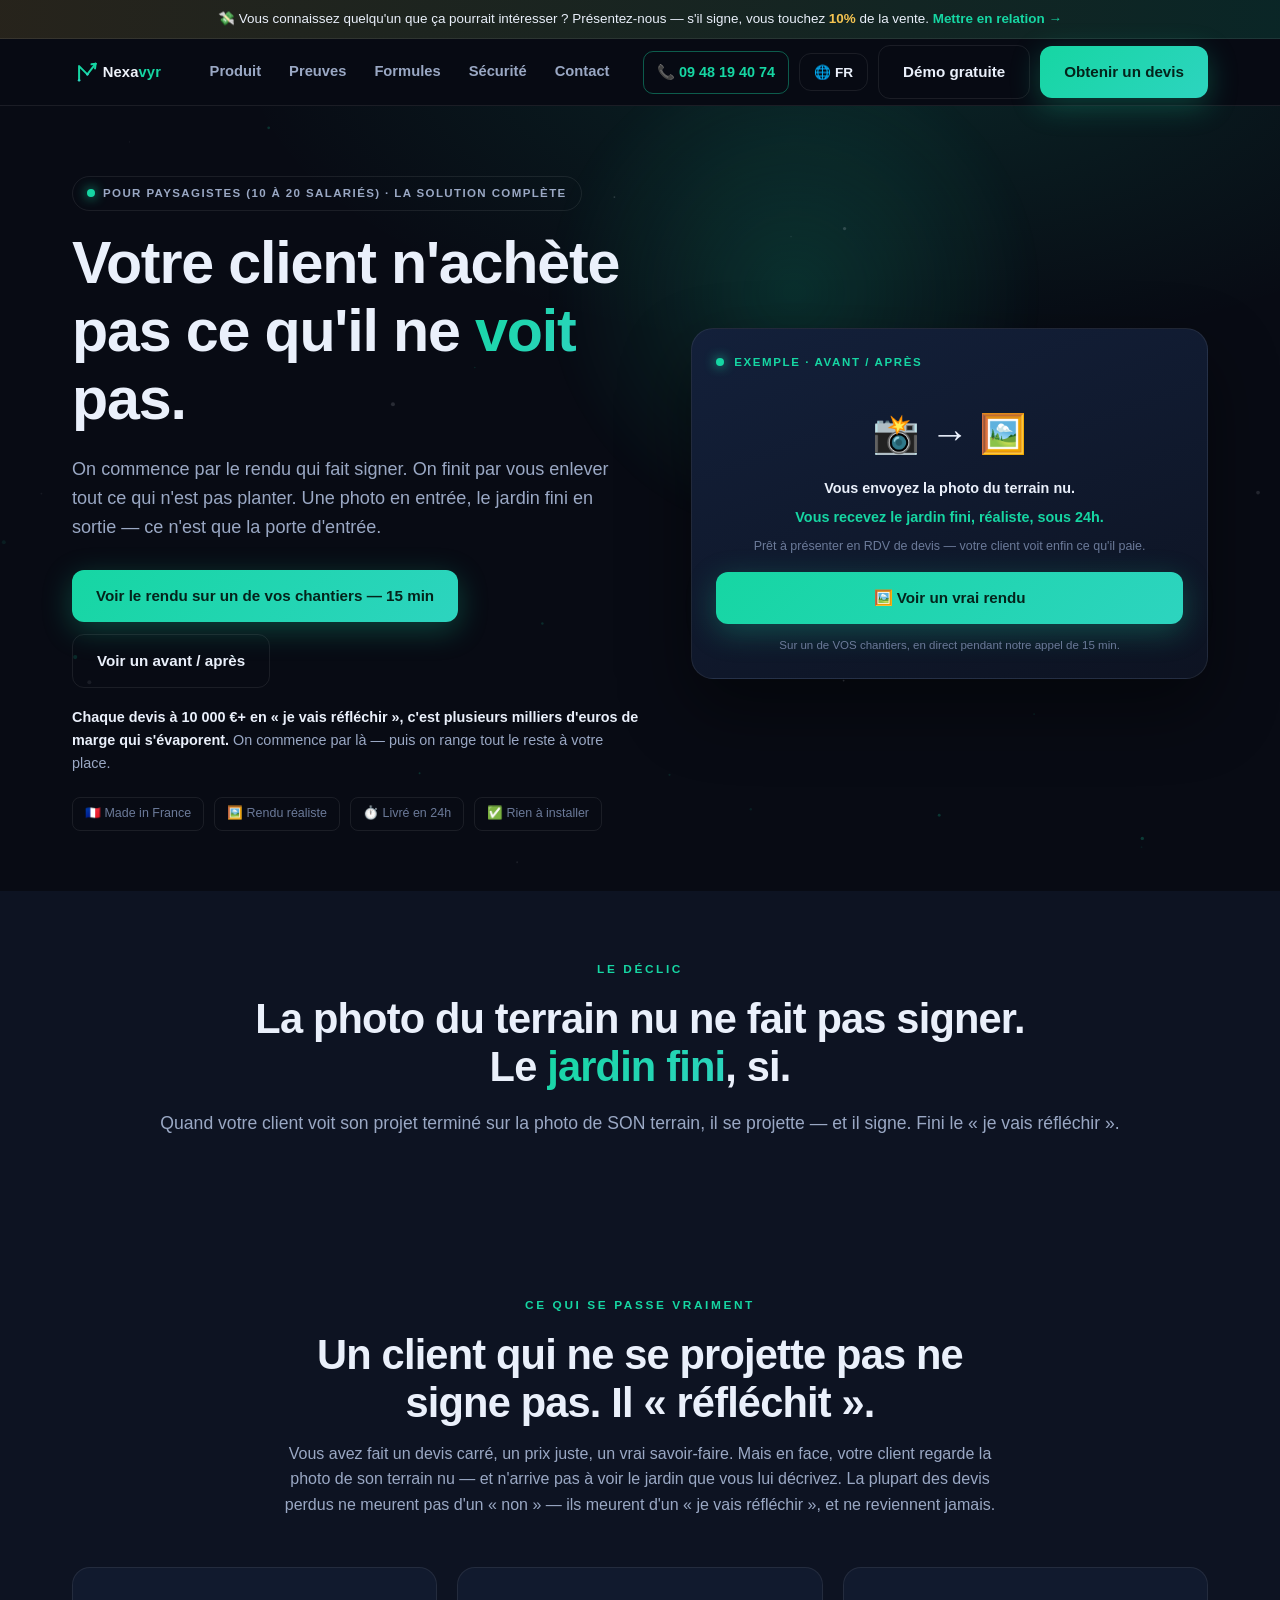
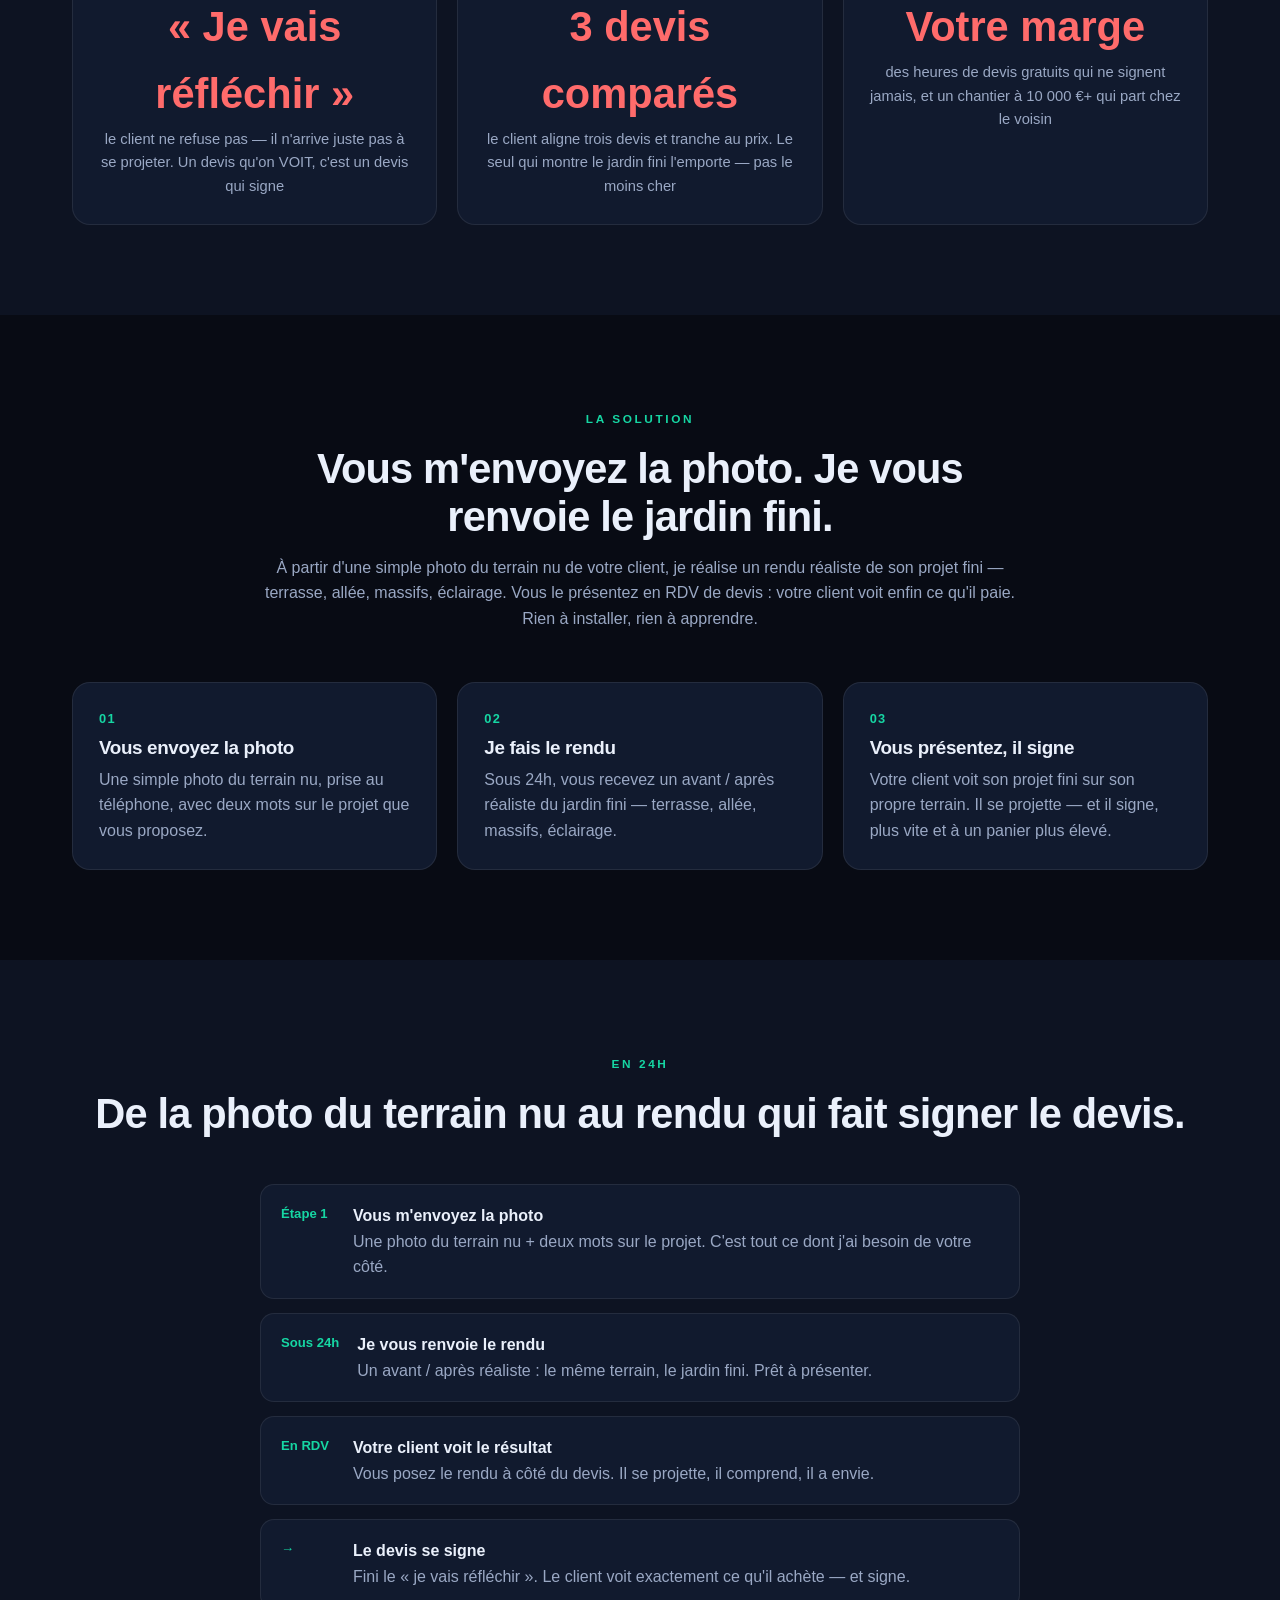
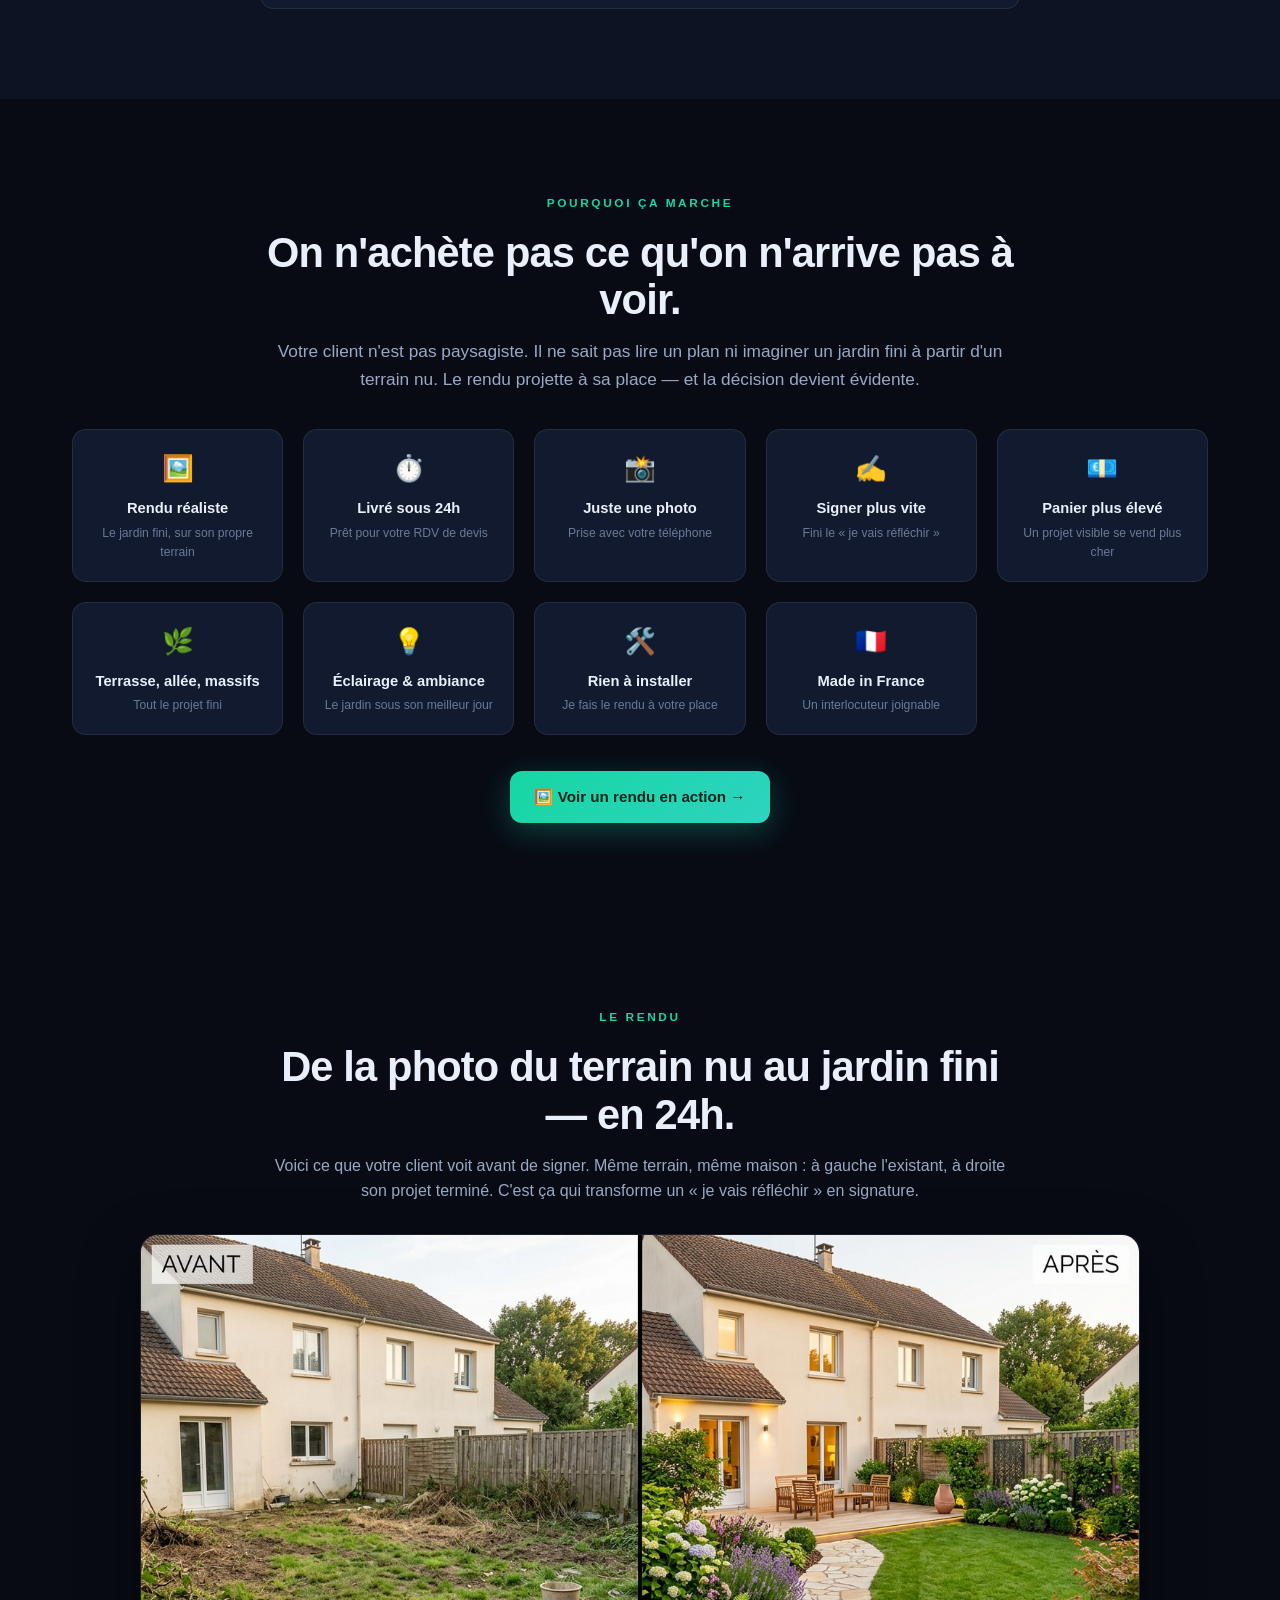
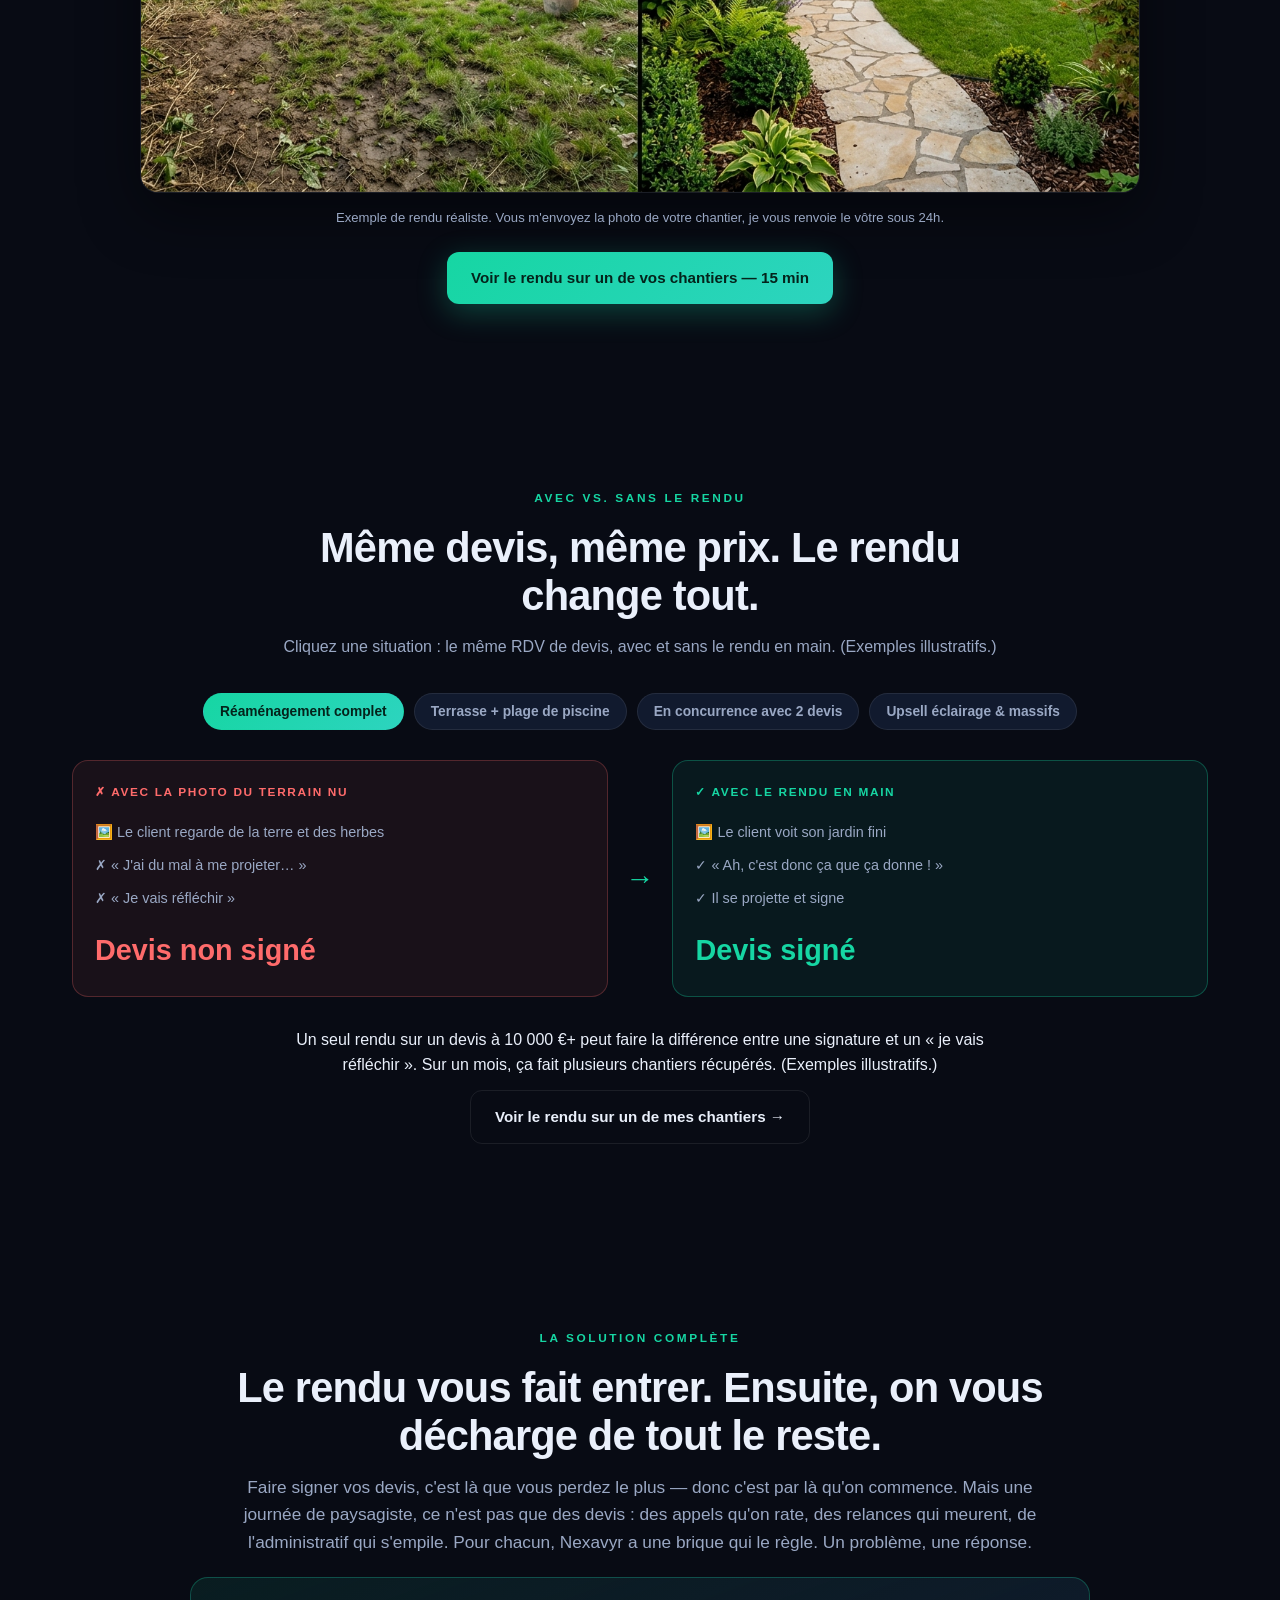
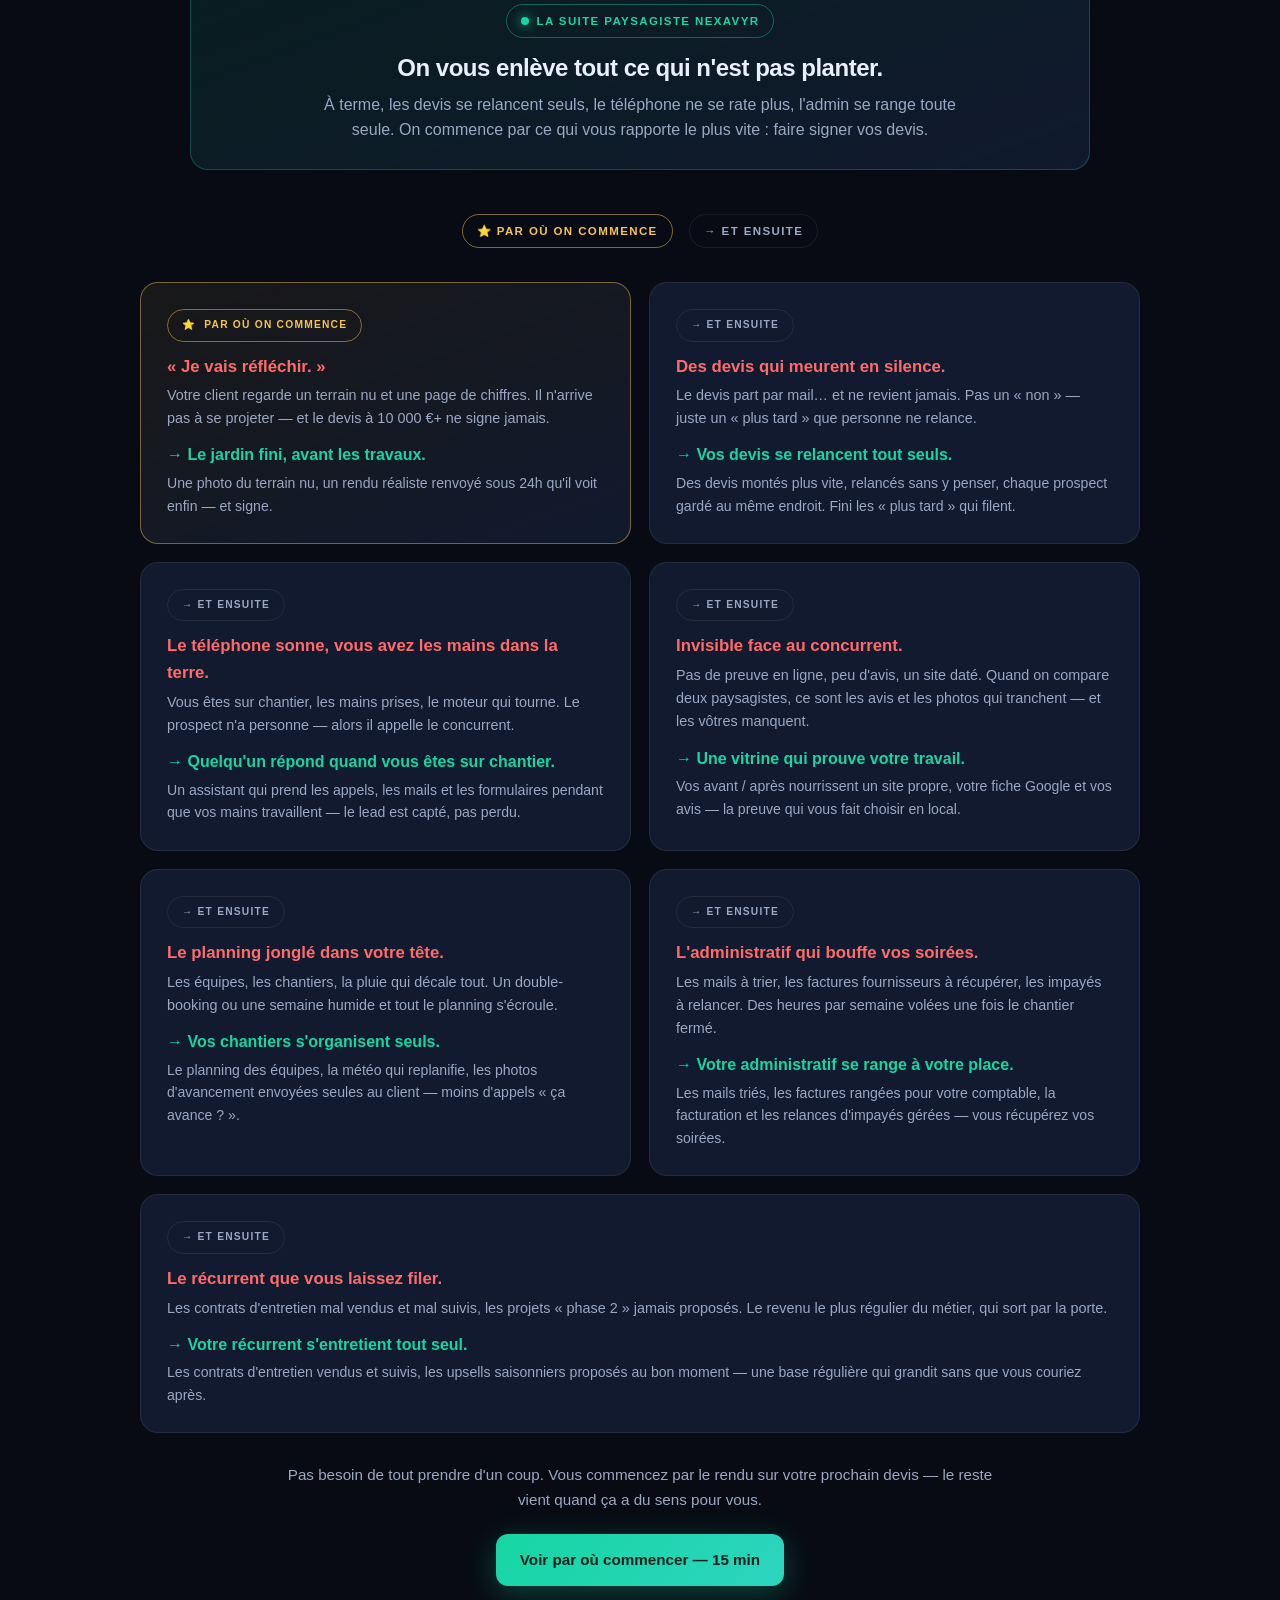
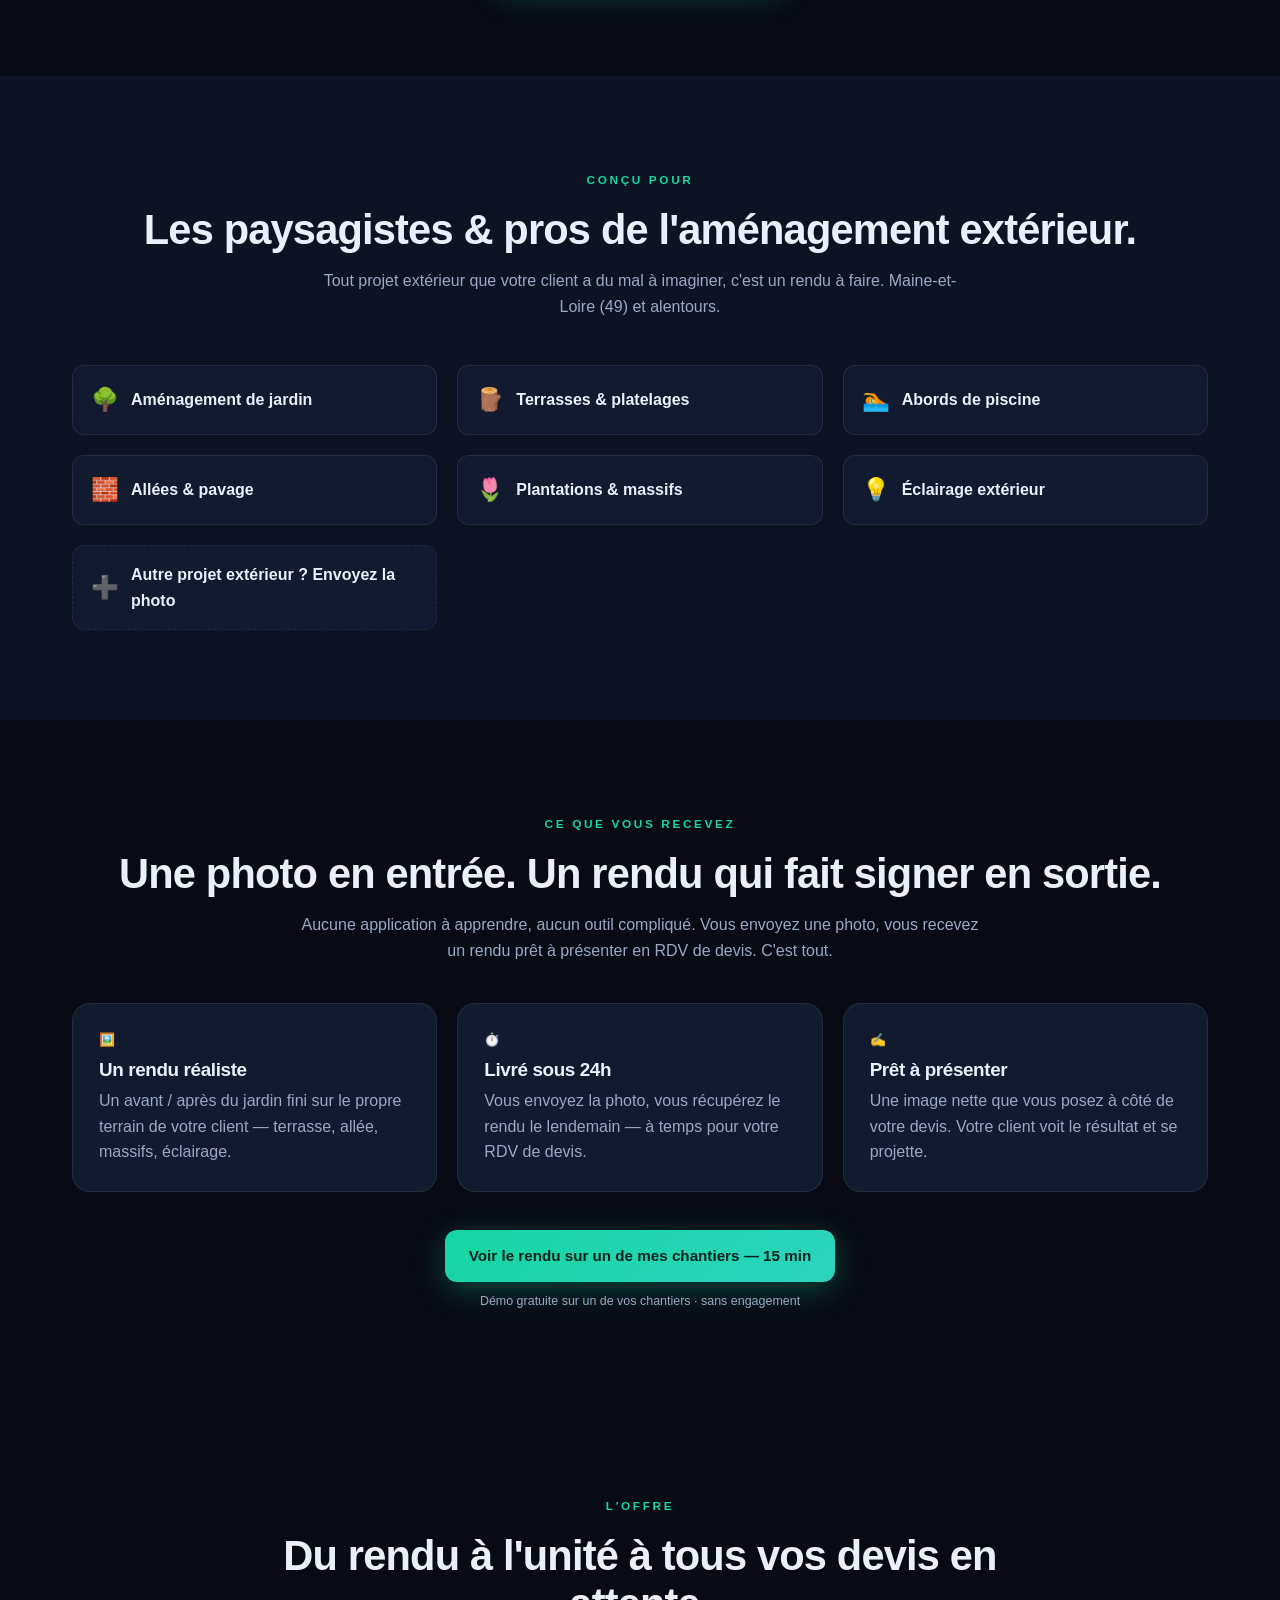
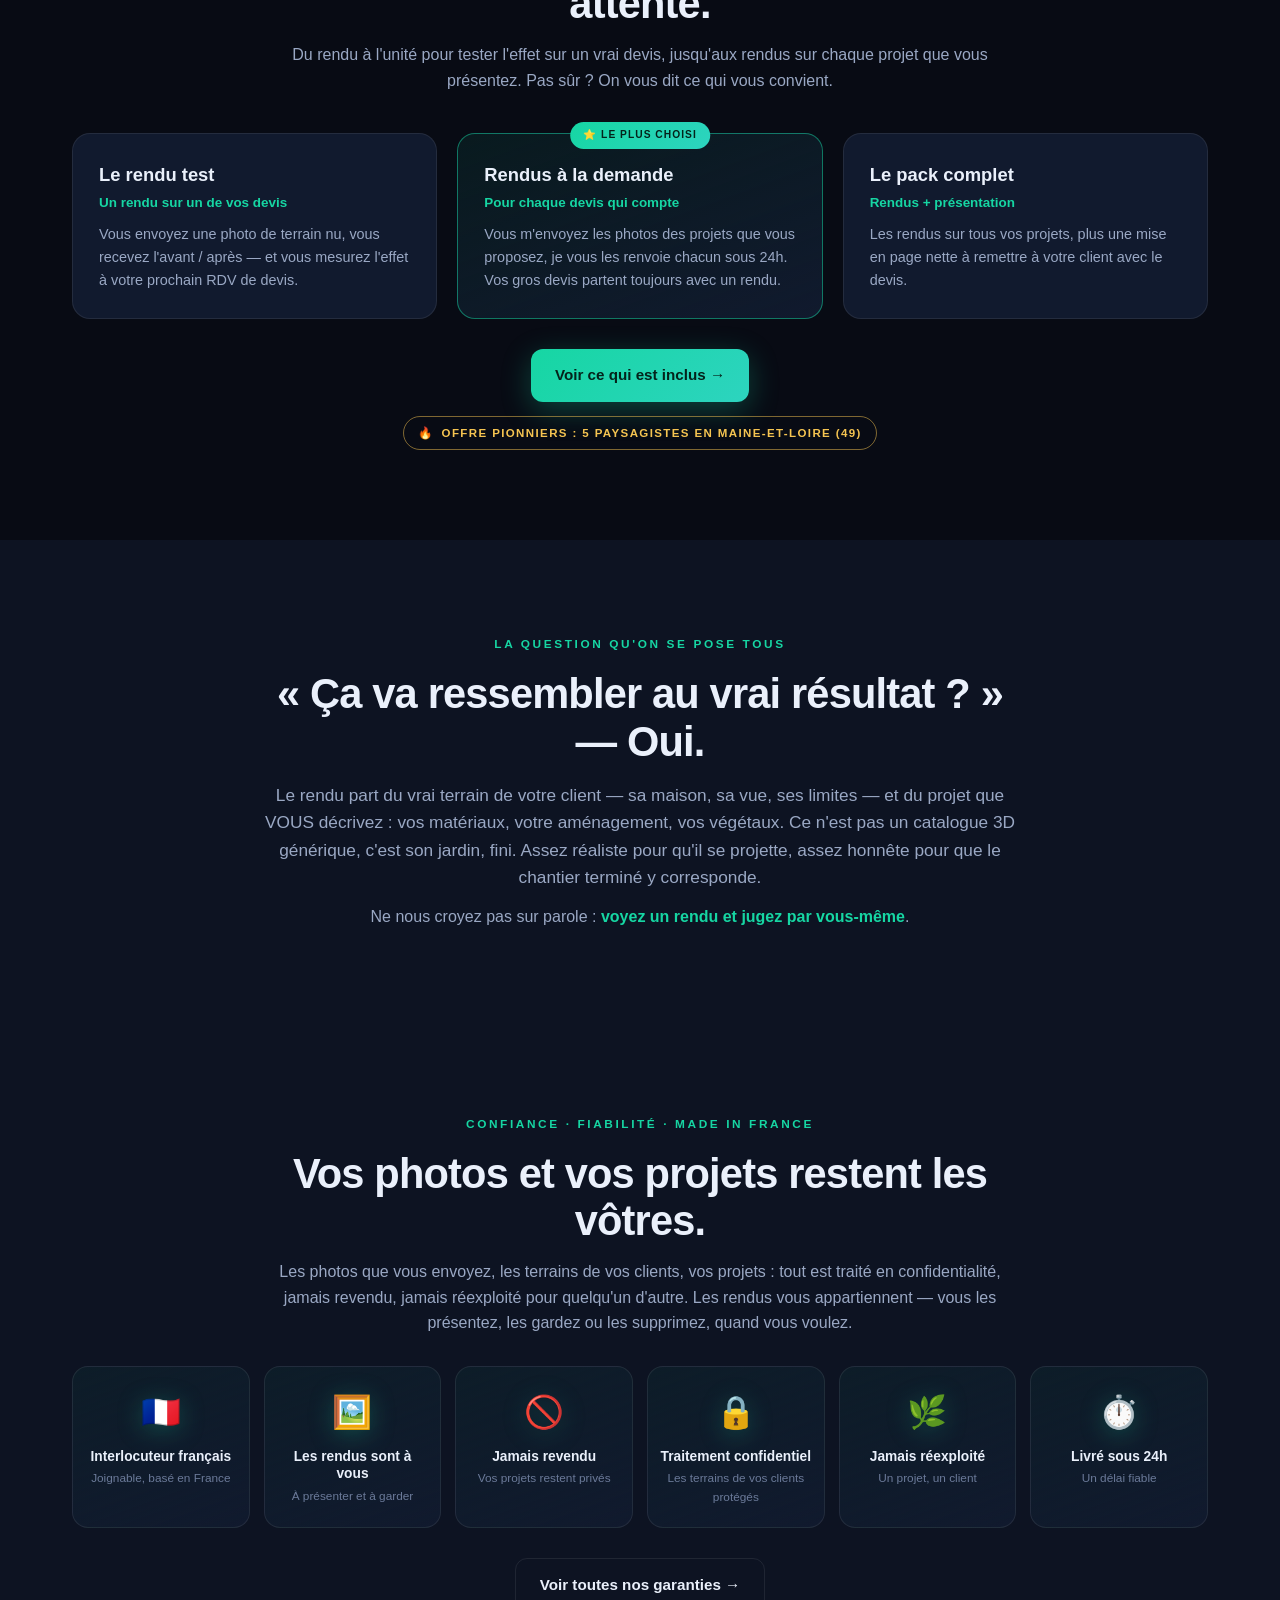
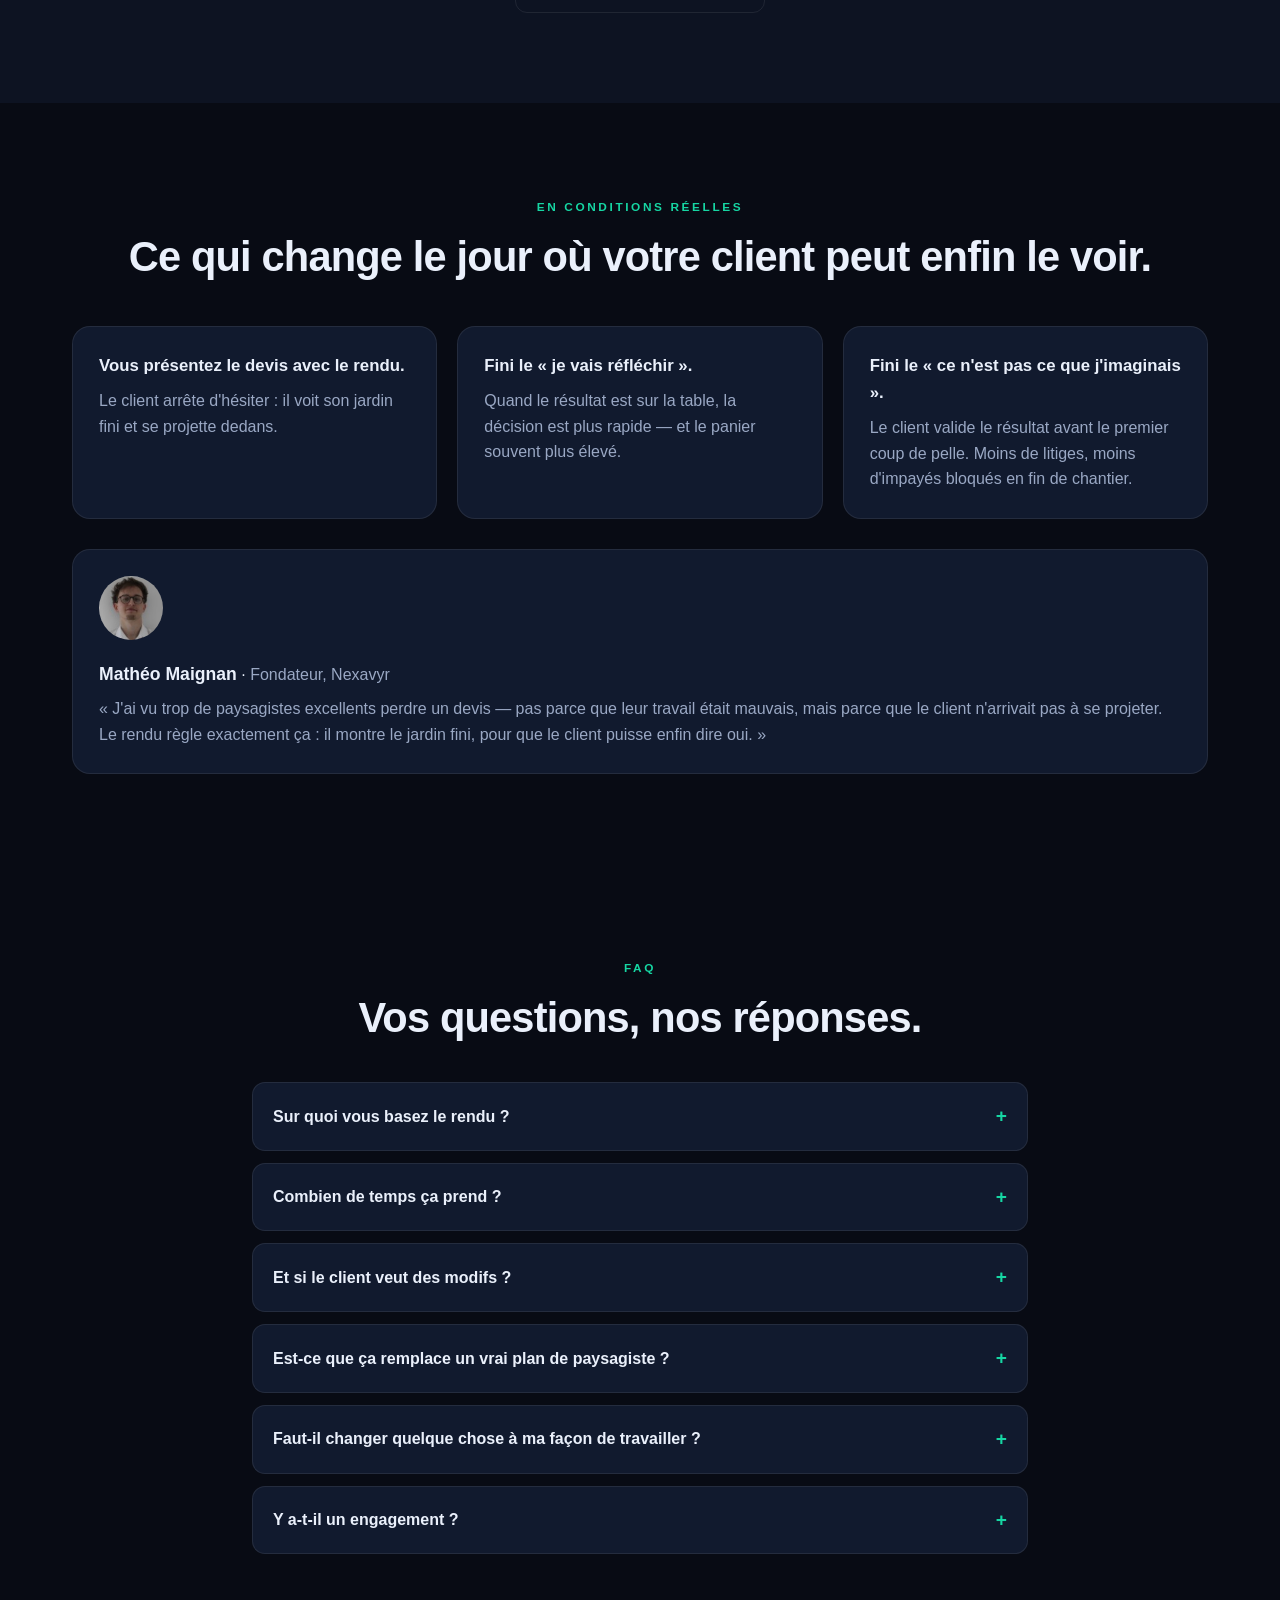
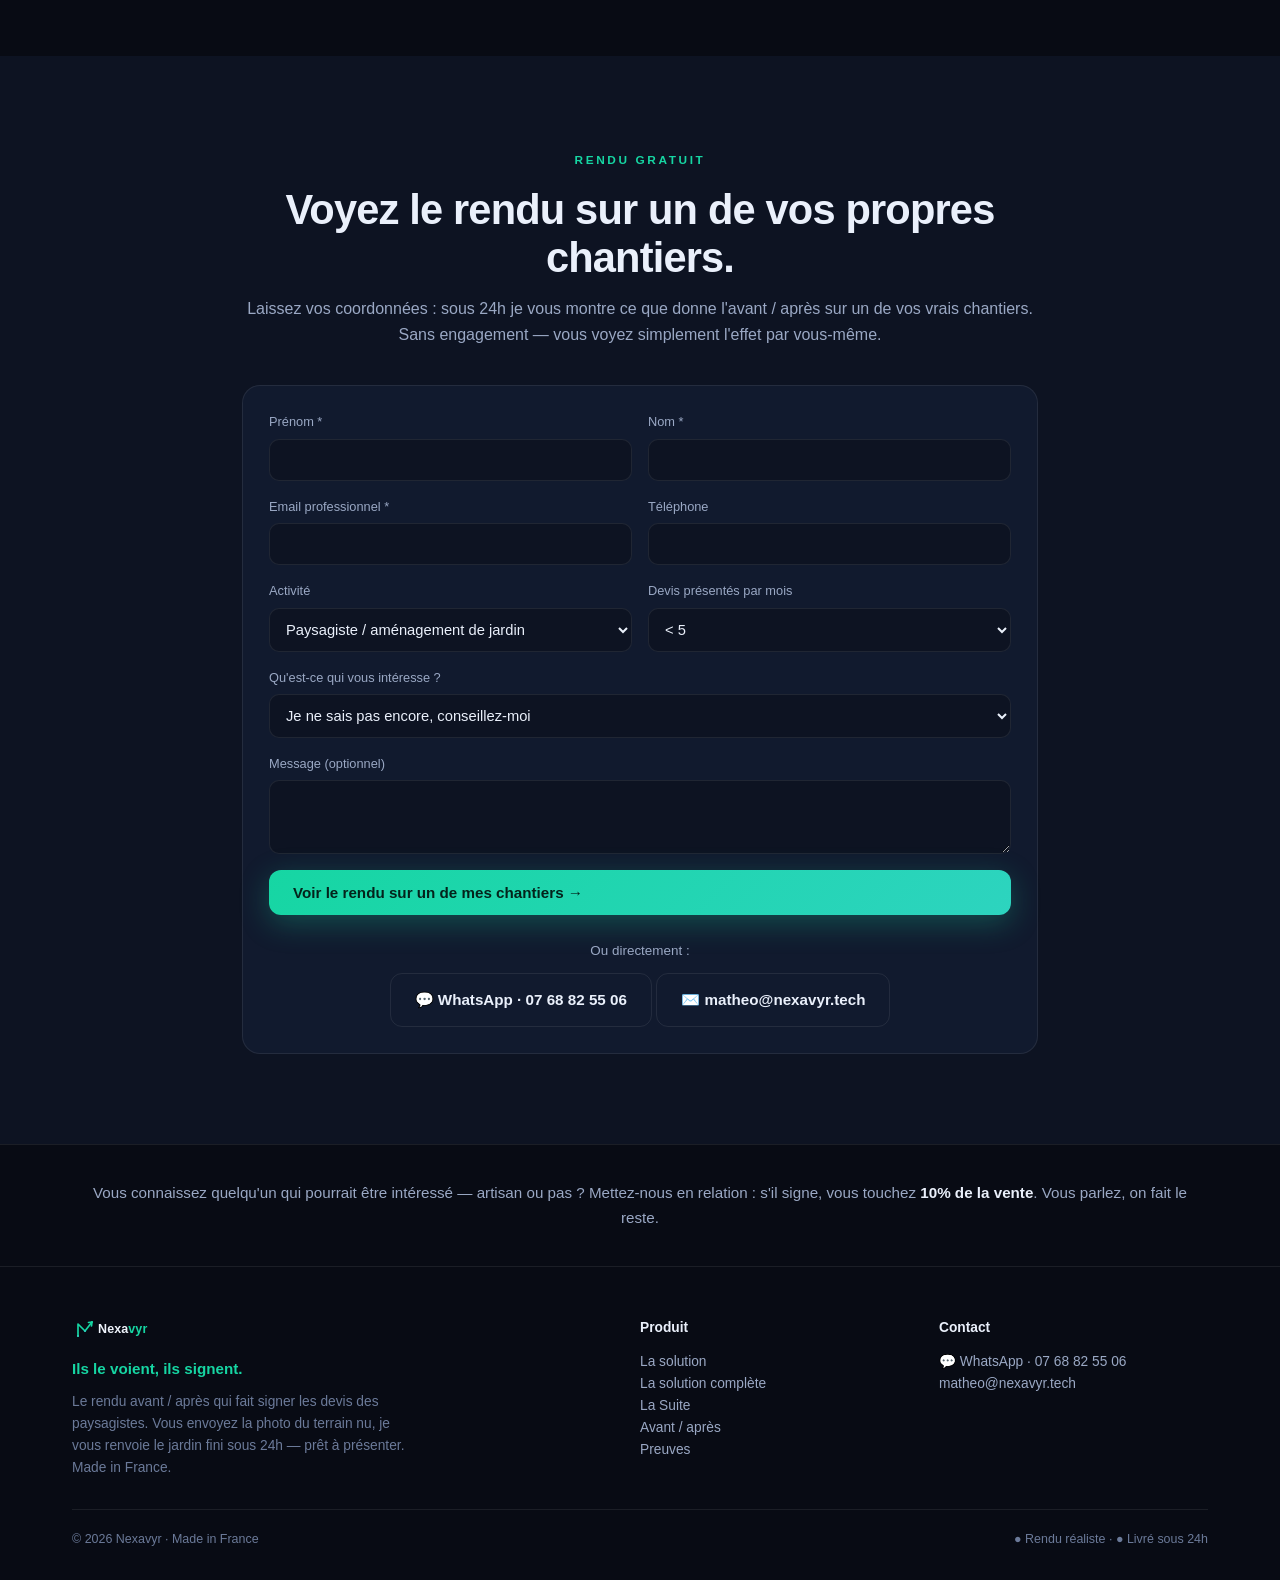
==== index.html @ 922bb950 "Site paysagiste - solution complete (rendu M0 + modules M1-M6)" ====
<!DOCTYPE html>
<html lang="fr">
<head>
<meta charset="UTF-8">
<meta name="viewport" content="width=device-width, initial-scale=1, maximum-scale=5, viewport-fit=cover">
<title>Nexavyr · Faites signer vos devis d'aménagement extérieur</title>
<meta name="description" content="Paysagistes : votre client signe plus vite quand il voit son jardin fini avant les travaux. Vous m'envoyez la photo du terrain nu, je vous renvoie le rendu réaliste sous 24h, prêt à présenter en RDV. Made in France.">
<meta property="og:title" content="Nexavyr · Le jardin fini, avant les travaux">
<meta property="og:description" content="Le rendu réaliste qui fait signer vos devis d'aménagement extérieur. Photo du terrain → projet fini sous 24h. Pour paysagistes.">
<meta property="og:type" content="website">
<link rel="icon" type="image/svg+xml" href="favicon.svg">
<style>
  :root{
    --bg:#080b14; --bg2:#0d1322; --card:#111a2e; --card2:#16213a;
    --line:rgba(255,255,255,.08); --txt:#eaf0fb; --muted:#9aa8c4; --dim:#6b7a99;
    --acc:#16d6a3; --acc2:#2dd4bf; --gold:#f5c451; --red:#ff6b6b;
    --grad:linear-gradient(135deg,#16d6a3,#2dd4bf);
  }
  *{margin:0;padding:0;box-sizing:border-box}
  html{scroll-behavior:smooth}
  body{font-family:-apple-system,BlinkMacSystemFont,"Segoe UI",Roboto,Helvetica,Arial,sans-serif;background:var(--bg);color:var(--txt);line-height:1.6;overflow-x:hidden}
  a{color:inherit;text-decoration:none}
  .wrap{max-width:1180px;margin:0 auto;padding:0 22px}
  section{padding:90px 0;position:relative}
  h1,h2,h3{line-height:1.15;font-weight:800;letter-spacing:-.02em}
  h1{font-size:clamp(2.1rem,5.2vw,3.7rem)}
  h2{font-size:clamp(1.7rem,3.6vw,2.6rem)}
  .eyebrow{font-size:.74rem;letter-spacing:.22em;text-transform:uppercase;color:var(--acc);font-weight:700;margin-bottom:16px;display:inline-block}
  .muted{color:var(--muted)}
  .center{text-align:center}
  .btn{display:inline-flex;align-items:center;gap:8px;padding:14px 24px;border-radius:12px;font-weight:700;font-size:.95rem;transition:.2s;cursor:pointer;border:none}
  .btn-pri{background:var(--grad);color:#04231b;box-shadow:0 8px 30px rgba(22,214,163,.28)}
  .btn-pri:hover{transform:translateY(-2px);box-shadow:0 12px 38px rgba(22,214,163,.4)}
  .btn-gho{background:transparent;color:var(--txt);border:1px solid var(--line)}
  .btn-gho:hover{border-color:var(--acc);color:var(--acc)}
  .grid{display:grid;gap:20px}
  .card{background:var(--card);border:1px solid var(--line);border-radius:18px;padding:26px}
  .pill{display:inline-flex;align-items:center;gap:8px;font-size:.72rem;font-weight:700;letter-spacing:.12em;text-transform:uppercase;padding:7px 14px;border-radius:999px;border:1px solid var(--line);color:var(--muted)}
  .dot{width:8px;height:8px;border-radius:50%;background:var(--acc);box-shadow:0 0 12px var(--acc);display:inline-block}

  /* NAV */
  header{position:sticky;top:0;z-index:50;backdrop-filter:blur(14px);background:rgba(8,11,20,.78);border-bottom:1px solid var(--line)}
  nav{display:flex;align-items:center;justify-content:space-between;height:66px}
  .logo{font-weight:900;font-size:1.25rem;letter-spacing:-.03em}
  .logo span{background:var(--grad);-webkit-background-clip:text;background-clip:text;color:transparent}
  .nav-links{display:flex;gap:28px;font-size:.92rem;color:var(--muted);font-weight:600}
  .nav-links a:hover{color:var(--txt)}
  .nav-cta{display:flex;gap:10px;align-items:center}
  .lang-btn{padding:10px 14px;font-size:.85rem;cursor:pointer}
  .nav-call{display:inline-flex;align-items:center;gap:7px;padding:9px 13px;border-radius:10px;font-weight:800;font-size:.9rem;border:1px solid rgba(22,214,163,.4);color:var(--acc);white-space:nowrap}
  .nav-call:hover{background:rgba(22,214,163,.1)}
  @media(max-width:520px){.nav-call{font-size:.8rem;padding:8px 10px}}
  @media(max-width:860px){.nav-links{display:none}.nav-cta .btn-gho:not(.lang-btn){display:none}}
  .promo-bar{background:linear-gradient(90deg,rgba(245,196,81,.13),rgba(22,214,163,.13));border-bottom:1px solid var(--line);text-align:center;font-size:.84rem;color:var(--txt);padding:9px 16px;line-height:1.5}
  .promo-bar b{color:var(--gold)}
  .promo-bar a{color:var(--acc);font-weight:700;white-space:nowrap}

  /* HERO */
  .hero{padding-top:70px;padding-bottom:60px;background:radial-gradient(1100px 520px at 70% -8%,rgba(22,214,163,.13),transparent 60%);overflow:hidden}
  /* fond animé subtil — derrière le contenu du hero uniquement */
  #nxHeroFx{position:absolute;inset:0;z-index:0;pointer-events:none}
  #nxHeroCanvas{position:absolute;inset:0;width:100%;height:100%;display:block;opacity:.55}
  #nxHeroGlow{position:absolute;top:-12%;left:62%;width:560px;height:560px;border-radius:50%;
    background:radial-gradient(circle,rgba(22,214,163,.16),transparent 62%);
    filter:blur(8px);transform:translate(-50%,0);animation:nxBreathe 9s ease-in-out infinite}
  @keyframes nxBreathe{0%,100%{opacity:.45;transform:translate(-50%,0) scale(1)}50%{opacity:.8;transform:translate(-50%,0) scale(1.12)}}
  .hero > .wrap{position:relative;z-index:1}
  @media(prefers-reduced-motion:reduce){#nxHeroGlow{animation:none}#nxHeroCanvas{display:none}}
  .hero-grid{display:grid;grid-template-columns:1.05fr .95fr;gap:48px;align-items:center}
  @media(max-width:920px){.hero-grid{grid-template-columns:1fr;gap:34px}}
  .hero h1 em{font-style:normal;background:var(--grad);-webkit-background-clip:text;background-clip:text;color:transparent}
  .hero p.lead{font-size:1.13rem;color:var(--muted);margin:22px 0 28px;max-width:540px}
  .hero-cta{display:flex;gap:12px;flex-wrap:wrap;margin-bottom:26px}
  .trust-row{display:flex;flex-wrap:wrap;gap:10px}
  .trust-row span{font-size:.78rem;color:var(--dim);border:1px solid var(--line);padding:6px 12px;border-radius:8px}

  /* AUDIO */
  .audio-card{background:linear-gradient(160deg,#13203a,#0d1322);border:1px solid var(--line);border-radius:22px;padding:24px;box-shadow:0 30px 70px rgba(0,0,0,.45)}
  .audio-head{display:flex;align-items:center;gap:10px;font-size:.72rem;letter-spacing:.14em;text-transform:uppercase;color:var(--acc);font-weight:700;margin-bottom:18px}
  .audio-item{display:flex;align-items:center;gap:14px;padding:13px 14px;border:1px solid var(--line);border-radius:13px;margin-bottom:10px;background:rgba(255,255,255,.02)}
  .audio-item:hover{border-color:var(--acc)}
  .play{width:40px;height:40px;border-radius:50%;background:var(--grad);display:flex;align-items:center;justify-content:center;color:#04231b;font-size:.9rem;flex-shrink:0}
  .audio-item .meta{flex:1}
  .audio-item .meta b{display:block;font-size:.93rem}
  .audio-item .meta small{color:var(--dim)}
  .audio-note{font-size:.72rem;color:var(--dim);margin-top:12px;text-align:center}

  /* live mockup */
  .phone{background:#0a0f1c;border:1px solid var(--line);border-radius:22px;padding:20px;max-width:420px;margin:0 auto}
  .phone-top{display:flex;justify-content:space-between;align-items:center;font-size:.72rem;color:var(--dim);margin-bottom:14px}
  .bubble{padding:11px 14px;border-radius:13px;margin-bottom:9px;font-size:.9rem;max-width:85%}
  .b-ai{background:rgba(22,214,163,.12);border:1px solid rgba(22,214,163,.25)}
  .b-cli{background:var(--card2);margin-left:auto}
  .b-label{font-size:.64rem;letter-spacing:.1em;text-transform:uppercase;color:var(--dim);margin-bottom:3px}
  .confirm{margin-top:12px;padding:13px;border-radius:12px;background:rgba(22,214,163,.1);border:1px solid rgba(22,214,163,.3);font-size:.85rem}
  .confirm b{color:var(--acc)}

  /* stats / metrics */
  .stat-grid{grid-template-columns:repeat(4,1fr)}
  @media(max-width:900px){.stat-grid{grid-template-columns:repeat(2,1fr)}}
  .stat .n{font-size:2rem;font-weight:900;background:var(--grad);-webkit-background-clip:text;background-clip:text;color:transparent}
  .stat .l{font-size:.84rem;color:var(--muted);margin-top:4px}

  .pain-grid{grid-template-columns:repeat(3,1fr)}
  @media(max-width:820px){.pain-grid{grid-template-columns:1fr}}
  .pain .n{font-size:2.6rem;font-weight:900;color:var(--red)}
  .pain .l{color:var(--muted);font-size:.92rem}

  .step-grid{grid-template-columns:repeat(3,1fr)}
  @media(max-width:820px){.step-grid{grid-template-columns:1fr}}
  .step .num{font-size:.8rem;font-weight:800;color:var(--acc);letter-spacing:.1em}
  .step h3{font-size:1.18rem;margin:8px 0}

  .timeline{display:flex;flex-direction:column;gap:14px;max-width:760px;margin:0 auto}
  .tl-item{display:flex;gap:18px;align-items:flex-start;padding:18px 20px;border:1px solid var(--line);border-radius:14px;background:var(--card)}
  .tl-time{font-weight:800;color:var(--acc);font-size:.82rem;min-width:54px}

  /* canaux */
  .chan-grid{grid-template-columns:repeat(4,1fr)}
  @media(max-width:900px){.chan-grid{grid-template-columns:repeat(2,1fr)}}
  .chan .ic{font-size:1.7rem}
  .chan h3{font-size:1.05rem;margin:10px 0 6px}
  .chan small{color:var(--dim);font-size:.78rem;display:block;margin-top:8px;color:var(--acc)}

  /* secteurs */
  .sect-grid{grid-template-columns:repeat(3,1fr)}
  @media(max-width:760px){.sect-grid{grid-template-columns:repeat(2,1fr)}}
  .sect{display:flex;align-items:center;gap:12px;padding:16px 18px;border:1px solid var(--line);border-radius:12px;background:var(--card);font-weight:600}
  .sect .e{font-size:1.4rem}

  /* roi */
  .roi-box{background:linear-gradient(160deg,#13203a,#0d1322);border:1px solid var(--line);border-radius:22px;padding:34px;display:grid;grid-template-columns:1fr 1fr;gap:34px;align-items:center}
  @media(max-width:820px){.roi-box{grid-template-columns:1fr}}
  .roi-ctrl label{display:block;font-size:.86rem;color:var(--muted);margin:18px 0 8px;font-weight:600}
  .roi-ctrl input[type=range]{width:100%;accent-color:var(--acc)}
  .roi-ctrl .val{font-weight:800;color:var(--acc);font-size:1.1rem}
  .roi-out{text-align:center}
  .roi-out .big{font-size:3.2rem;font-weight:900;background:var(--grad);-webkit-background-clip:text;background-clip:text;color:transparent;line-height:1}
  .roi-sub{display:flex;gap:14px;justify-content:center;margin-top:18px}
  .roi-sub div{flex:1;border:1px solid var(--line);border-radius:12px;padding:12px}
  .roi-sub .v{font-size:1.4rem;font-weight:800}
  .roi-sub .k{font-size:.74rem;color:var(--dim)}

  /* avant apres */
  .ba-grid{grid-template-columns:1fr auto 1fr;gap:18px;align-items:center}
  @media(max-width:760px){.ba-grid{grid-template-columns:1fr}}
  .ba-col{padding:22px;border-radius:16px}
  .ba-before{background:rgba(255,107,107,.07);border:1px solid rgba(255,107,107,.25)}
  .ba-after{background:rgba(22,214,163,.07);border:1px solid rgba(22,214,163,.3)}
  .ba-col h4{font-size:.74rem;letter-spacing:.14em;text-transform:uppercase;margin-bottom:14px}
  .ba-line{font-size:.9rem;padding:5px 0;color:var(--muted)}
  .ba-amt{font-size:1.8rem;font-weight:900;margin-top:12px}
  .arrow{font-size:1.8rem;color:var(--acc);text-align:center}

  /* preuves */
  .quote-grid{grid-template-columns:repeat(3,1fr)}
  @media(max-width:820px){.quote-grid{grid-template-columns:1fr}}
  .quote{font-style:italic;color:var(--muted);font-size:.95rem}
  .quote-foot{margin-top:16px;font-style:normal;font-size:.82rem;color:var(--dim)}
  .founder{display:flex;gap:20px;align-items:center;flex-wrap:wrap}
  .founder .av{width:64px;height:64px;border-radius:50%;background:var(--grad);display:flex;align-items:center;justify-content:center;font-weight:900;color:#04231b;font-size:1.3rem}

  /* faq */
  .faq-item{border:1px solid var(--line);border-radius:13px;margin-bottom:12px;overflow:hidden;background:var(--card)}
  .faq-q{padding:18px 20px;font-weight:700;cursor:pointer;display:flex;justify-content:space-between;gap:12px;align-items:center}
  .faq-a{padding:0 20px;max-height:0;overflow:hidden;color:var(--muted);font-size:.92rem;transition:.3s}
  .faq-item.open .faq-a{max-height:300px;padding:0 20px 18px}
  .faq-item.open .faq-q .pl{transform:rotate(45deg)}
  .pl{transition:.2s;color:var(--acc);font-size:1.2rem}

  /* contact */
  .form-grid{grid-template-columns:1fr 1fr;gap:16px}
  @media(max-width:760px){.form-grid{grid-template-columns:1fr}}
  .field{display:flex;flex-direction:column}
  .field label{font-size:.8rem;color:var(--muted);margin-bottom:6px}
  .field input,.field select,.field textarea{background:var(--bg2);border:1px solid var(--line);border-radius:10px;padding:12px;color:var(--txt);font-size:.92rem;font-family:inherit}
  .field input:focus,.field select:focus,.field textarea:focus{outline:none;border-color:var(--acc)}
  .full{grid-column:1/-1}

  footer{border-top:1px solid var(--line);padding:50px 0 30px;color:var(--dim);font-size:.86rem}
  .foot-grid{display:grid;grid-template-columns:2fr 1fr 1fr;gap:30px;margin-bottom:30px}
  @media(max-width:760px){.foot-grid{grid-template-columns:1fr}}
  footer a{color:var(--muted)}footer a:hover{color:var(--acc)}
  .foot-bottom{border-top:1px solid var(--line);padding-top:20px;display:flex;justify-content:space-between;flex-wrap:wrap;gap:10px;font-size:.78rem}

  .reveal{opacity:0;transform:translateY(22px);transition:.7s}
  .reveal.in{opacity:1;transform:none}

  /* langues */
  .lang-row{display:flex;flex-wrap:wrap;gap:10px;justify-content:center;max-width:760px;margin:0 auto}
  .lang-pill{border:1px solid var(--line);background:rgba(255,255,255,.03);border-radius:999px;padding:9px 16px;font-weight:700;font-size:.9rem}
  /* feature grid */
  .feat-grid{grid-template-columns:repeat(5,1fr)}
  @media(max-width:900px){.feat-grid{grid-template-columns:repeat(2,1fr)}}
  .feat{background:var(--card);border:1px solid var(--line);border-radius:14px;padding:18px;text-align:center}
  .feat .fi{font-size:1.6rem;display:block;margin-bottom:8px}
  .feat b{font-size:.92rem;display:block}
  .feat small{color:var(--dim);font-size:.76rem;display:block;margin-top:3px}

  /* trust badges (logos sécurité) */
  .trust-badges{display:grid;grid-template-columns:repeat(6,1fr);gap:14px;margin-top:8px}
  @media(max-width:900px){.trust-badges{grid-template-columns:repeat(3,1fr)}}
  @media(max-width:560px){.trust-badges{grid-template-columns:repeat(2,1fr)}}
  .tbadge{text-align:center;padding:20px 12px;border:1px solid var(--line);border-radius:16px;background:linear-gradient(160deg,rgba(22,214,163,.05),var(--card));transition:.2s}
  .tbadge:hover{border-color:rgba(22,214,163,.45);transform:translateY(-3px)}
  .tbadge .tb-ic{font-size:2rem;display:block;margin-bottom:10px;filter:drop-shadow(0 4px 12px rgba(22,214,163,.25))}
  .tbadge b{font-size:.86rem;display:block;line-height:1.25}
  .tbadge small{color:var(--dim);font-size:.74rem;display:block;margin-top:4px}

  /* teaser 3 formules */
  .tease3{grid-template-columns:repeat(3,1fr);align-items:stretch}
  @media(max-width:820px){.tease3{grid-template-columns:1fr}}
  .tease3 .card{transition:.2s}
  .tease3 a.card:hover{border-color:var(--acc);transform:translateY(-3px)}

  /* avant/après interactif */
  .bascn-tabs{display:flex;flex-wrap:wrap;gap:10px;justify-content:center;margin-bottom:30px}
  .bascn-tab{padding:10px 16px;border-radius:999px;border:1px solid var(--line);background:var(--card);color:var(--muted);font-weight:700;font-size:.86rem;cursor:pointer;transition:.18s}
  .bascn-tab:hover{border-color:var(--acc);color:var(--txt)}
  .bascn-tab.active{background:var(--grad);color:#04231b;border-color:transparent}

  /* solution complète — grille problème → module */
  .sc-grid{grid-template-columns:repeat(2,1fr)}
  @media(max-width:760px){.sc-grid{grid-template-columns:1fr}.sc-grid .card[style*="grid-column"]{grid-column:auto}}

  /* survol cartes (sobre, premium) */
  .card,.feat{transition:transform .22s ease,box-shadow .22s ease,border-color .22s ease}
  .card:hover,.feat:hover{transform:translateY(-3px);box-shadow:0 14px 34px rgba(0,0,0,.32);border-color:rgba(22,214,163,.22)}
  @media(prefers-reduced-motion:reduce){.card:hover,.feat:hover{transform:none}}
</style>
</head>
<body>

<div class="promo-bar" data-en="💸 Know someone this could help? Introduce them — if they sign, you earn <b>10%</b> of the sale. <a href='contact.html'>Refer someone →</a>">💸 Vous connaissez quelqu'un que ça pourrait intéresser ? Présentez-nous — s'il signe, vous touchez <b>10%</b> de la vente. <a href="contact.html">Mettre en relation →</a></div>

<header>
  <div class="wrap"><nav>
    <a class="logo" href="index.html"><img src="logo.svg" alt="Nexavyr — Captez plus, gagnez plus" style="height:26px;display:block"></a>
    <div class="nav-links">
      <a href="produit.html" data-en="Product">Produit</a>
      <a href="preuves.html" data-en="Proof">Preuves</a>
      <a href="tarifs.html" data-en="Plans">Formules</a>
      <a href="tarifs.html#securite" data-en="Security">Sécurité</a>
      <a href="contact.html" data-en="Contact">Contact</a>
    </div>
    <div class="nav-cta">
      <a href="tel:+33948194074" class="nav-call">📞 09 48 19 40 74</a>
      <button class="btn btn-gho lang-btn" onclick="nxToggleLang()">🌐 FR</button>
      <a href="demo.html" class="btn btn-gho" data-en="Free demo">Démo gratuite</a>
      <a href="https://calendar.app.google/rVEU4drMzz1VFUm9A" target="_blank" rel="noopener" class="btn btn-pri" data-en="Get a quote">Obtenir un devis</a>
    </div>
  </nav></div>
</header>

<!-- HERO -->
<section class="hero">
  <div id="nxHeroFx" aria-hidden="true"><div id="nxHeroGlow"></div><canvas id="nxHeroCanvas"></canvas></div>
  <div class="wrap hero-grid">
    <div>
      <span class="pill"><span class="dot"></span> <span data-en="For landscapers (10–20 staff) · the complete solution">Pour paysagistes (10 à 20 salariés) · la solution complète</span></span>
      <h1 style="margin-top:18px" data-en="Your client won't buy what they can't <em>see</em>.">Votre client n'achète pas ce qu'il ne <em>voit</em> pas.</h1>
      <p class="lead" data-en="We start with the render that gets the quote signed. We finish by taking off your plate everything that isn't planting. One photo in, the finished garden out — that's just the door in.">On commence par le rendu qui fait signer. On finit par vous enlever tout ce qui n'est pas planter. Une photo en entrée, le jardin fini en sortie — ce n'est que la porte d'entrée.</p>
      <div class="hero-cta">
        <a href="https://calendar.app.google/rVEU4drMzz1VFUm9A" target="_blank" rel="noopener" class="btn btn-pri" data-en="Show me the render on one of my projects — 15 min">Voir le rendu sur un de vos chantiers — 15 min</a>
        <a href="#avant-apres" class="btn btn-gho" data-en="See a before / after">Voir un avant / après</a>
      </div>
      <p class="muted" style="font-size:.9rem;margin:-8px 0 22px" data-en="Every €10,000+ quote that ends in « I'll think about it » is several thousand euros of margin evaporating. We start there — then we tidy up the rest."><strong style="color:var(--txt)">Chaque devis à 10 000 €+ en « je vais réfléchir », c'est plusieurs milliers d'euros de marge qui s'évaporent.</strong> On commence par là — puis on range tout le reste à votre place.</p>
      <div class="trust-row">
        <span>🇫🇷 Made in France</span>
        <span data-en="🖼️ Realistic render">🖼️ Rendu réaliste</span>
        <span data-en="⏱️ Delivered in 24h">⏱️ Livré en 24h</span>
        <span data-en="✅ Nothing to install">✅ Rien à installer</span>
      </div>
    </div>
    <div id="demo">
      <div class="audio-card">
        <div class="audio-head"><span class="dot"></span> <span data-en="Example · before / after">Exemple · avant / après</span></div>
        <div style="text-align:center;padding:14px 6px 6px">
          <div style="font-size:2.4rem">📸 → 🖼️</div>
          <div style="font-size:.9rem;color:var(--txt);margin-top:12px;font-weight:700" data-en="You send the photo of the bare plot.">Vous envoyez la photo du terrain nu.</div>
          <div style="font-size:.9rem;color:var(--acc);margin:6px 0;font-weight:800" data-en="You get the finished garden, realistic, within 24h.">Vous recevez le jardin fini, réaliste, sous 24h.</div>
          <div style="font-size:.78rem;color:var(--dim);line-height:1.5;margin-top:8px" data-en="Ready to present in your quote meeting — your client finally sees what they're paying for.">Prêt à présenter en RDV de devis — votre client voit enfin ce qu'il paie.</div>
        </div>
        <a href="#avant-apres" class="btn btn-pri" style="width:100%;justify-content:center;margin-top:10px" data-en="🖼️ See a real render">🖼️ Voir un vrai rendu</a>
        <div class="audio-note" data-en="On one of your own projects, live during our 15-min call.">Sur un de VOS chantiers, en direct pendant notre appel de 15 min.</div>
      </div>
    </div>
  </div>
</section>

<!-- HOOK BAND -->
<section style="padding:64px 0;background:var(--bg2)">
  <div class="wrap center">
    <span class="eyebrow" data-en="The click">Le déclic</span>
    <h2 style="max-width:900px;margin:0 auto" data-en="The photo of the bare plot doesn't sell.<br>The <span style='background:var(--grad);-webkit-background-clip:text;background-clip:text;color:transparent'>finished garden</span> does.">La photo du terrain nu ne fait pas signer.<br>Le <span style="background:var(--grad);-webkit-background-clip:text;background-clip:text;color:transparent">jardin fini</span>, si.</h2>
    <p class="muted" style="margin-top:18px;font-size:1.1rem" data-en="When your client sees their project finished on the photo of THEIR own plot, they picture it — and they sign. No more « I'll think about it ».">Quand votre client voit son projet terminé sur la photo de SON terrain, il se projette — et il signe. Fini le « je vais réfléchir ».</p>
  </div>
</section>

<!-- LE CONSTAT -->
<section id="solution" style="background:var(--bg2)">
  <div class="wrap">
    <div class="center" style="max-width:720px;margin:0 auto 50px">
      <span class="eyebrow" data-en="What really happens">Ce qui se passe vraiment</span>
      <h2 data-en="A client who can't picture it doesn't sign. He « thinks about it ».">Un client qui ne se projette pas ne signe pas. Il « réfléchit ».</h2>
      <p class="muted" style="margin-top:14px" data-en="You've done a solid quote, a fair price, real expertise. But across the table, your client is staring at the photo of their bare plot — and can't see the garden you're describing. Most unsigned quotes don't die from a « no » — they die from « I'll think about it », and never come back.">Vous avez fait un devis carré, un prix juste, un vrai savoir-faire. Mais en face, votre client regarde la photo de son terrain nu — et n'arrive pas à voir le jardin que vous lui décrivez. La plupart des devis perdus ne meurent pas d'un « non » — ils meurent d'un « je vais réfléchir », et ne reviennent jamais.</p>
    </div>
    <div class="grid pain-grid">
      <div class="card center pain reveal"><div class="n" data-en="&laquo; I'll think about it &raquo;">« Je vais réfléchir »</div><div class="l" data-en="the client isn't refusing — they just can't picture it. A quote they can SEE is a quote that signs.">le client ne refuse pas — il n'arrive juste pas à se projeter. Un devis qu'on VOIT, c'est un devis qui signe</div></div>
      <div class="card center pain reveal"><div class="n" data-en="3 quotes compared">3 devis comparés</div><div class="l" data-en="the client lines up three quotes and picks on price. The only one showing the finished garden wins — not the cheapest">le client aligne trois devis et tranche au prix. Le seul qui montre le jardin fini l'emporte — pas le moins cher</div></div>
      <div class="card center pain reveal"><div class="n" data-en="Your margin">Votre marge</div><div class="l" data-en="hours of free quotes that never sign, and a €10,000+ project lost to the competitor next door">des heures de devis gratuits qui ne signent jamais, et un chantier à 10 000 €+ qui part chez le voisin</div></div>
    </div>
  </div>
</section>

<!-- LA SOLUTION -->
<section>
  <div class="wrap">
    <div class="center" style="max-width:760px;margin:0 auto 50px">
      <span class="eyebrow" data-en="The fix">La solution</span>
      <h2 data-en="You send me the photo. I send you back the finished garden.">Vous m'envoyez la photo. Je vous renvoie le jardin fini.</h2>
      <p class="muted" style="margin-top:14px" data-en="From a single photo of your client's bare plot, I produce a realistic render of their finished project — terrace, path, planted beds, lighting. You present it in your quote meeting: your client finally sees what they're paying for. Nothing to install, nothing to learn.">À partir d'une simple photo du terrain nu de votre client, je réalise un rendu réaliste de son projet fini — terrasse, allée, massifs, éclairage. Vous le présentez en RDV de devis : votre client voit enfin ce qu'il paie. Rien à installer, rien à apprendre.</p>
    </div>
    <div class="grid step-grid">
      <div class="card step reveal"><div class="num">01</div><h3 data-en="You send the photo">Vous envoyez la photo</h3><p class="muted" data-en="A simple photo of the bare plot, taken with your phone, plus a couple of words on the project you're pitching.">Une simple photo du terrain nu, prise au téléphone, avec deux mots sur le projet que vous proposez.</p></div>
      <div class="card step reveal"><div class="num">02</div><h3 data-en="I make the render">Je fais le rendu</h3><p class="muted" data-en="Within 24h, you get a realistic before / after of the finished garden — terrace, path, planted beds, lighting.">Sous 24h, vous recevez un avant / après réaliste du jardin fini — terrasse, allée, massifs, éclairage.</p></div>
      <div class="card step reveal"><div class="num">03</div><h3 data-en="You present it, they sign">Vous présentez, il signe</h3><p class="muted" data-en="Your client sees their finished project on their own plot. They picture it — and they sign, faster and at a higher ticket.">Votre client voit son projet fini sur son propre terrain. Il se projette — et il signe, plus vite et à un panier plus élevé.</p></div>
    </div>
  </div>
</section>

<!-- MECANISME -->
<section style="background:var(--bg2)">
  <div class="wrap">
    <div class="center" style="margin-bottom:46px">
      <span class="eyebrow" data-en="In 24h">En 24h</span>
      <h2 data-en="From the bare-plot photo to the render that signs the quote.">De la photo du terrain nu au rendu qui fait signer le devis.</h2>
    </div>
    <div class="timeline">
      <div class="tl-item reveal"><div class="tl-time">Étape 1</div><div><b data-en="You send the photo">Vous m'envoyez la photo</b><br><span class="muted" data-en="One photo of the bare plot + a couple of words on the project. That's all I need from you.">Une photo du terrain nu + deux mots sur le projet. C'est tout ce dont j'ai besoin de votre côté.</span></div></div>
      <div class="tl-item reveal"><div class="tl-time">Sous 24h</div><div><b data-en="I send back the render">Je vous renvoie le rendu</b><br><span class="muted" data-en="A realistic before / after: the same plot, the finished garden. Ready to present.">Un avant / après réaliste : le même terrain, le jardin fini. Prêt à présenter.</span></div></div>
      <div class="tl-item reveal"><div class="tl-time">En RDV</div><div><b data-en="Your client sees the result">Votre client voit le résultat</b><br><span class="muted" data-en="You put the render next to the quote. They picture it, they get it, they want it.">Vous posez le rendu à côté du devis. Il se projette, il comprend, il a envie.</span></div></div>
      <div class="tl-item reveal"><div class="tl-time">→</div><div><b data-en="The quote gets signed">Le devis se signe</b><br><span class="muted" data-en="No more « I'll think about it ». The client sees exactly what they're buying — and signs.">Fini le « je vais réfléchir ». Le client voit exactement ce qu'il achète — et signe.</span></div></div>
    </div>
  </div>
</section>

<!-- POURQUOI CA MARCHE -->
<section>
  <div class="wrap">
    <div class="center" style="max-width:760px;margin:0 auto 36px">
      <span class="eyebrow" data-en="Why it works">Pourquoi ça marche</span>
      <h2 data-en="Nobody buys what they can't see.">On n'achète pas ce qu'on n'arrive pas à voir.</h2>
      <p class="muted" style="margin-top:14px;font-size:1.08rem" data-en="Your client isn't a landscaper. They can't read a plan or picture a finished garden from a bare plot. The render does the projecting for them — so the decision becomes obvious.">Votre client n'est pas paysagiste. Il ne sait pas lire un plan ni imaginer un jardin fini à partir d'un terrain nu. Le rendu projette à sa place — et la décision devient évidente.</p>
    </div>
    <div class="grid feat-grid">
      <div class="feat reveal"><span class="fi">🖼️</span><b data-en="Realistic render">Rendu réaliste</b><small data-en="The finished garden, on their own plot">Le jardin fini, sur son propre terrain</small></div>
      <div class="feat reveal"><span class="fi">⏱️</span><b data-en="Delivered in 24h">Livré sous 24h</b><small data-en="Ready for your quote meeting">Prêt pour votre RDV de devis</small></div>
      <div class="feat reveal"><span class="fi">📸</span><b data-en="Just a photo">Juste une photo</b><small data-en="Taken with your phone">Prise avec votre téléphone</small></div>
      <div class="feat reveal"><span class="fi">✍️</span><b data-en="Sign faster">Signer plus vite</b><small data-en="No more « I'll think about it »">Fini le « je vais réfléchir »</small></div>
      <div class="feat reveal"><span class="fi">💶</span><b data-en="Higher ticket">Panier plus élevé</b><small data-en="A visible project is easier to upsell">Un projet visible se vend plus cher</small></div>
      <div class="feat reveal"><span class="fi">🌿</span><b data-en="Terrace, path, beds">Terrasse, allée, massifs</b><small data-en="The whole finished project">Tout le projet fini</small></div>
      <div class="feat reveal"><span class="fi">💡</span><b data-en="Lighting & ambiance">Éclairage & ambiance</b><small data-en="The garden at its best">Le jardin sous son meilleur jour</small></div>
      <div class="feat reveal"><span class="fi">🛠️</span><b data-en="Nothing to install">Rien à installer</b><small data-en="I do the render for you">Je fais le rendu à votre place</small></div>
      <div class="feat reveal"><span class="fi">🇫🇷</span><b data-en="Made in France">Made in France</b><small data-en="A contact you can reach">Un interlocuteur joignable</small></div>
    </div>
    <p class="center" style="margin-top:36px"><a href="demo.html" class="btn btn-pri" data-en="🖼️ See a render in action →">🖼️ Voir un rendu en action →</a></p>
  </div>
</section>

<!-- RENDU DEMO (preuve) -->
<section id="avant-apres">
  <div class="wrap">
    <div class="center" style="max-width:760px;margin:0 auto 30px">
      <span class="eyebrow" data-en="The render">Le rendu</span>
      <h2 data-en="From the bare-plot photo to the finished garden — in 24h.">De la photo du terrain nu au jardin fini — en 24h.</h2>
      <p class="muted" style="margin-top:14px" data-en="This is what your client sees before signing. Same plot, same house: on the left what exists today, on the right their finished project. That's what turns « I'll think about it » into a signature.">Voici ce que votre client voit avant de signer. Même terrain, même maison : à gauche l'existant, à droite son projet terminé. C'est ça qui transforme un « je vais réfléchir » en signature.</p>
    </div>
    <div style="max-width:1000px;margin:0 auto;border:1px solid var(--line);border-radius:18px;overflow:hidden;box-shadow:0 20px 60px rgba(0,0,0,.45)">
      <img src="rendu-avant-apres.png" alt="Rendu avant / après d'un jardin : terrain nu transformé en aménagement paysager réaliste (terrasse, allée en pierre, massifs)" style="width:100%;display:block" loading="lazy">
    </div>
    <p class="center muted" style="font-size:.82rem;margin-top:14px" data-en="Example of a realistic render. You send me a photo of your project, I send yours back within 24h.">Exemple de rendu réaliste. Vous m'envoyez la photo de votre chantier, je vous renvoie le vôtre sous 24h.</p>
    <div class="center" style="margin-top:24px">
      <a href="https://calendar.app.google/rVEU4drMzz1VFUm9A" target="_blank" rel="noopener" class="btn btn-pri" data-en="Show me the render on one of my projects — 15 min">Voir le rendu sur un de vos chantiers — 15 min</a>
    </div>
  </div>
</section>

<!-- AVANT APRES INTERACTIF -->
<section>
  <div class="wrap">
    <div class="center" style="max-width:740px;margin:0 auto 34px">
      <span class="eyebrow" data-en="With vs. without the render">Avec vs. sans le rendu</span>
      <h2 data-en="Same quote, same price. The render changes everything.">Même devis, même prix. Le rendu change tout.</h2>
      <p class="muted" style="margin-top:14px" data-en="Click a situation: the same quote meeting, with and without the render in hand. (Illustrative examples.)">Cliquez une situation : le même RDV de devis, avec et sans le rendu en main. (Exemples illustratifs.)</p>
    </div>
    <div class="bascn-tabs">
      <button class="bascn-tab active" onclick="pickBascn(1,this)" data-en="Full-garden makeover">Réaménagement complet</button>
      <button class="bascn-tab" onclick="pickBascn(2,this)" data-en="Terrace + pool deck">Terrasse + plage de piscine</button>
      <button class="bascn-tab" onclick="pickBascn(3,this)" data-en="Competing with 2 other quotes">En concurrence avec 2 devis</button>
      <button class="bascn-tab" onclick="pickBascn(4,this)" data-en="Upsell on lighting & beds">Upsell éclairage & massifs</button>
    </div>

    <div class="bascn-panel" data-scn="1">
      <div class="grid ba-grid">
        <div class="ba-col ba-before">
          <h4 style="color:var(--red)" data-en="✗ Bare-plot photo only">✗ Avec la photo du terrain nu</h4>
          <div class="ba-line" data-en="🖼️ The client stares at dirt and weeds">🖼️ Le client regarde de la terre et des herbes</div>
          <div class="ba-line" data-en="✗ « It's a bit hard to picture… »">✗ « J'ai du mal à me projeter… »</div>
          <div class="ba-line" data-en="✗ « I'll think about it »">✗ « Je vais réfléchir »</div>
          <div class="ba-amt" style="color:var(--red)" data-en="Quote not signed">Devis non signé</div>
        </div>
        <div class="arrow">→</div>
        <div class="ba-col ba-after">
          <h4 style="color:var(--acc)" data-en="✓ With the render in hand">✓ Avec le rendu en main</h4>
          <div class="ba-line" data-en="🖼️ The client sees their finished garden">🖼️ Le client voit son jardin fini</div>
          <div class="ba-line" data-en="✓ « Oh, THAT's what it'll look like! »">✓ « Ah, c'est donc ça que ça donne ! »</div>
          <div class="ba-line" data-en="✓ They project themselves and sign">✓ Il se projette et signe</div>
          <div class="ba-amt" style="color:var(--acc)" data-en="Quote signed">Devis signé</div>
        </div>
      </div>
    </div>

    <div class="bascn-panel" data-scn="2" style="display:none">
      <div class="grid ba-grid">
        <div class="ba-col ba-before">
          <h4 style="color:var(--red)" data-en="✗ Bare-plot photo only">✗ Avec la photo du terrain nu</h4>
          <div class="ba-line" data-en="🖼️ « I don't really see the deck around the pool »">🖼️ « Je vois pas trop la plage autour de la piscine »</div>
          <div class="ba-line" data-en="✗ The client doubts the volumes">✗ Le client doute des volumes</div>
          <div class="ba-line" data-en="✗ They postpone the decision">✗ Il repousse la décision</div>
          <div class="ba-amt" style="color:var(--red)" data-en="Decision postponed">Décision repoussée</div>
        </div>
        <div class="arrow">→</div>
        <div class="ba-col ba-after">
          <h4 style="color:var(--acc)" data-en="✓ With the render in hand">✓ Avec le rendu en main</h4>
          <div class="ba-line" data-en="🖼️ The finished deck, on their own plot">🖼️ La plage finie, sur son propre terrain</div>
          <div class="ba-line" data-en="✓ The volumes are obvious">✓ Les volumes deviennent évidents</div>
          <div class="ba-line" data-en="✓ They decide on the spot">✓ Il décide sur place</div>
          <div class="ba-amt" style="color:var(--acc)" data-en="Decided on the spot">Décidé sur place</div>
        </div>
      </div>
    </div>

    <div class="bascn-panel" data-scn="3" style="display:none">
      <div class="grid ba-grid">
        <div class="ba-col ba-before">
          <h4 style="color:var(--red)" data-en="✗ Bare-plot photo only">✗ Avec la photo du terrain nu</h4>
          <div class="ba-line" data-en="📄 Three quotes, three sheets of paper">📄 Trois devis, trois feuilles de papier</div>
          <div class="ba-line" data-en="✗ The client picks on price alone">✗ Le client tranche au prix uniquement</div>
          <div class="ba-line" data-en="✗ You get dragged into a price war">✗ Vous entrez dans une guerre de prix</div>
          <div class="ba-amt" style="color:var(--red)" data-en="Chosen on price">Choisi au prix</div>
        </div>
        <div class="arrow">→</div>
        <div class="ba-col ba-after">
          <h4 style="color:var(--acc)" data-en="✓ With the render in hand">✓ Avec le rendu en main</h4>
          <div class="ba-line" data-en="🖼️ You're the only one who shows the result">🖼️ Vous êtes le seul à montrer le résultat</div>
          <div class="ba-line" data-en="✓ You stand out instantly">✓ Vous sortez du lot instantanément</div>
          <div class="ba-line" data-en="✓ Chosen on value, not just price">✓ Choisi sur la valeur, pas juste le prix</div>
          <div class="ba-amt" style="color:var(--acc)" data-en="You win the deal">Vous emportez le chantier</div>
        </div>
      </div>
    </div>

    <div class="bascn-panel" data-scn="4" style="display:none">
      <div class="grid ba-grid">
        <div class="ba-col ba-before">
          <h4 style="color:var(--red)" data-en="✗ Bare-plot photo only">✗ Avec la photo du terrain nu</h4>
          <div class="ba-line" data-en="💬 « Lighting? Let's keep it simple. »">💬 « L'éclairage ? On va rester simple. »</div>
          <div class="ba-line" data-en="✗ The client cuts the extras">✗ Le client rogne les options</div>
          <div class="ba-line" data-en="✗ Smaller quote">✗ Devis plus petit</div>
          <div class="ba-amt" style="color:var(--red)" data-en="Lower ticket">Panier plus bas</div>
        </div>
        <div class="arrow">→</div>
        <div class="ba-col ba-after">
          <h4 style="color:var(--acc)" data-en="✓ With the render in hand">✓ Avec le rendu en main</h4>
          <div class="ba-line" data-en="🖼️ They see the lit garden, the planted beds">🖼️ Il voit le jardin éclairé, les massifs plantés</div>
          <div class="ba-line" data-en="✓ « Actually, I want all of that »">✓ « En fait, je veux tout ça »</div>
          <div class="ba-line" data-en="✓ Extras kept, higher ticket">✓ Options conservées, panier plus élevé</div>
          <div class="ba-amt" style="color:var(--acc)" data-en="Higher ticket">Panier plus élevé</div>
        </div>
      </div>
    </div>
    <p class="center" style="margin-top:30px;max-width:700px;margin-left:auto;margin-right:auto" data-en="One render on a €10,000+ quote can be the difference between a signature and an « I'll think about it ». Over a month, that's several deals recovered. (Illustrative examples.)">Un seul rendu sur un devis à 10 000 €+ peut faire la différence entre une signature et un « je vais réfléchir ». Sur un mois, ça fait plusieurs chantiers récupérés. (Exemples illustratifs.)</p>
    <p class="center" style="margin-top:12px"><a href="https://calendar.app.google/rVEU4drMzz1VFUm9A" target="_blank" rel="noopener" class="btn btn-gho" data-en="Show me the render on one of my projects →">Voir le rendu sur un de mes chantiers →</a></p>
  </div>
</section>

<!-- LA SOLUTION COMPLETE -->
<section id="solution-complete">
  <div class="wrap">
    <div class="center" style="max-width:820px;margin:0 auto 20px">
      <span class="eyebrow" data-en="The complete solution">La solution complète</span>
      <h2 data-en="The render gets you in. Then we take the rest off your hands.">Le rendu vous fait entrer. Ensuite, on vous décharge de tout le reste.</h2>
      <p class="muted" style="margin-top:14px;font-size:1.08rem" data-en="Signing quotes is where you bleed the most — so that's where we start. But a landscaper's day isn't just quotes: calls that ring out, dead follow-ups, admin that piles up. For each of those, Nexavyr has a brick that kills it. One problem, one answer.">Faire signer vos devis, c'est là que vous perdez le plus — donc c'est par là qu'on commence. Mais une journée de paysagiste, ce n'est pas que des devis : des appels qu'on rate, des relances qui meurent, de l'administratif qui s'empile. Pour chacun, Nexavyr a une brique qui le règle. Un problème, une réponse.</p>
    </div>

    <!-- Mini-bloc VISION -->
    <div class="card reveal" style="max-width:900px;margin:0 auto 44px;text-align:center;background:linear-gradient(160deg,rgba(22,214,163,.09),var(--card));border-color:rgba(22,214,163,.28)">
      <span class="pill" style="border-color:rgba(22,214,163,.4);color:var(--acc)"><span class="dot"></span> <span data-en="The Nexavyr Landscaper Suite">La Suite Paysagiste Nexavyr</span></span>
      <h3 style="font-size:1.5rem;margin:16px 0 10px" data-en="We take off your plate everything that isn't planting.">On vous enlève tout ce qui n'est pas planter.</h3>
      <p class="muted" style="max-width:640px;margin:0 auto" data-en="In time, your quotes follow themselves up, the phone never gets missed, the admin files itself. We start with what pays off fastest: getting your quotes signed.">À terme, les devis se relancent seuls, le téléphone ne se rate plus, l'admin se range toute seule. On commence par ce qui vous rapporte le plus vite : faire signer vos devis.</p>
    </div>

    <!-- Legende entree / ensuite -->
    <div class="center" style="margin-bottom:26px">
      <span class="pill" style="border-color:rgba(245,196,81,.5);color:var(--gold);margin:0 6px 8px"><span data-en="⭐ Where we start">⭐ Par où on commence</span></span>
      <span class="pill" style="margin:0 6px 8px"><span data-en="→ And then">→ Et ensuite</span></span>
    </div>

    <!-- GRILLE probleme -> module -->
    <div class="grid sc-grid" style="gap:18px;max-width:1000px;margin:0 auto">

      <!-- M0 - LE RENDU (entree) -->
      <div class="card reveal" style="border-color:rgba(245,196,81,.45);background:linear-gradient(160deg,rgba(245,196,81,.07),var(--card))">
        <span class="pill" style="border-color:rgba(245,196,81,.5);color:var(--gold);font-size:.64rem">⭐ <span data-en="Where we start">Par où on commence</span></span>
        <div style="font-weight:800;font-size:1.05rem;margin:12px 0 4px;color:var(--red)" data-en="« I'll think about it. »">« Je vais réfléchir. »</div>
        <div class="muted" style="font-size:.9rem;margin-bottom:12px" data-en="Your client stares at a bare plot and a page of numbers. He can't picture it — so the €10,000+ quote never signs.">Votre client regarde un terrain nu et une page de chiffres. Il n'arrive pas à se projeter — et le devis à 10 000 €+ ne signe jamais.</div>
        <div style="font-weight:800;color:var(--acc)" data-en="→ The finished garden, before the work.">→ Le jardin fini, avant les travaux.</div>
        <div class="muted" style="font-size:.88rem;margin-top:4px" data-en="One photo of the bare plot, back within 24h a realistic render he can finally see — and sign.">Une photo du terrain nu, un rendu réaliste renvoyé sous 24h qu'il voit enfin — et signe.</div>
      </div>

      <!-- M1 - DEVIS & RELANCE -->
      <div class="card reveal">
        <span class="pill" style="font-size:.64rem"><span data-en="→ And then">→ Et ensuite</span></span>
        <div style="font-weight:800;font-size:1.05rem;margin:12px 0 4px;color:var(--red)" data-en="Quotes that die of silence.">Des devis qui meurent en silence.</div>
        <div class="muted" style="font-size:.9rem;margin-bottom:12px" data-en="The quote goes out by email… and never comes back. Not a « no » — just a « later » no one ever follows up.">Le devis part par mail… et ne revient jamais. Pas un « non » — juste un « plus tard » que personne ne relance.</div>
        <div style="font-weight:800;color:var(--acc)" data-en="→ Your quotes follow themselves up.">→ Vos devis se relancent tout seuls.</div>
        <div class="muted" style="font-size:.88rem;margin-top:4px" data-en="Quotes built faster, followed up on their own, every prospect kept in one place. No more « later » slipping through.">Des devis montés plus vite, relancés sans y penser, chaque prospect gardé au même endroit. Fini les « plus tard » qui filent.</div>
      </div>

      <!-- M2 - STANDARD ANTI-APPEL-PERDU -->
      <div class="card reveal">
        <span class="pill" style="font-size:.64rem"><span data-en="→ And then">→ Et ensuite</span></span>
        <div style="font-weight:800;font-size:1.05rem;margin:12px 0 4px;color:var(--red)" data-en="The phone rings while you're in the dirt.">Le téléphone sonne, vous avez les mains dans la terre.</div>
        <div class="muted" style="font-size:.9rem;margin-bottom:12px" data-en="You're on site, hands full, engine running. The prospect gets no answer — and calls your competitor instead.">Vous êtes sur chantier, les mains prises, le moteur qui tourne. Le prospect n'a personne — alors il appelle le concurrent.</div>
        <div style="font-weight:800;color:var(--acc)" data-en="→ Someone answers when you're on site.">→ Quelqu'un répond quand vous êtes sur chantier.</div>
        <div class="muted" style="font-size:.88rem;margin-top:4px" data-en="An assistant that picks up calls, emails and forms while your hands are busy — the lead is captured, not lost.">Un assistant qui prend les appels, les mails et les formulaires pendant que vos mains travaillent — le lead est capté, pas perdu.</div>
      </div>

      <!-- M3 - VITRINE & AVIS -->
      <div class="card reveal">
        <span class="pill" style="font-size:.64rem"><span data-en="→ And then">→ Et ensuite</span></span>
        <div style="font-weight:800;font-size:1.05rem;margin:12px 0 4px;color:var(--red)" data-en="Invisible next to the competitor.">Invisible face au concurrent.</div>
        <div class="muted" style="font-size:.9rem;margin-bottom:12px" data-en="No online proof, few reviews, an old site. When two landscapers are compared, the reviews and the photos decide — and yours are missing.">Pas de preuve en ligne, peu d'avis, un site daté. Quand on compare deux paysagistes, ce sont les avis et les photos qui tranchent — et les vôtres manquent.</div>
        <div style="font-weight:800;color:var(--acc)" data-en="→ A showcase that proves your work.">→ Une vitrine qui prouve votre travail.</div>
        <div class="muted" style="font-size:.88rem;margin-top:4px" data-en="Your before / after renders feed a clean site, your Google listing and your reviews — the proof that gets you chosen locally.">Vos avant / après nourrissent un site propre, votre fiche Google et vos avis — la preuve qui vous fait choisir en local.</div>
      </div>

      <!-- M4 - CHANTIER -->
      <div class="card reveal">
        <span class="pill" style="font-size:.64rem"><span data-en="→ And then">→ Et ensuite</span></span>
        <div style="font-weight:800;font-size:1.05rem;margin:12px 0 4px;color:var(--red)" data-en="Planning juggled in your head.">Le planning jonglé dans votre tête.</div>
        <div class="muted" style="font-size:.9rem;margin-bottom:12px" data-en="Crews, sites, rain that pushes everything back. One double-booking or a wet week and the whole schedule falls apart.">Les équipes, les chantiers, la pluie qui décale tout. Un double-booking ou une semaine humide et tout le planning s'écroule.</div>
        <div style="font-weight:800;color:var(--acc)" data-en="→ Your sites organize themselves.">→ Vos chantiers s'organisent seuls.</div>
        <div class="muted" style="font-size:.88rem;margin-top:4px" data-en="Crew planning, weather reshuffles handled, progress photos sent to the client on their own — fewer « is it moving? » calls.">Le planning des équipes, la météo qui replanifie, les photos d'avancement envoyées seules au client — moins d'appels « ça avance ? ».</div>
      </div>

      <!-- M5 - ADMIN / COMPTA -->
      <div class="card reveal">
        <span class="pill" style="font-size:.64rem"><span data-en="→ And then">→ Et ensuite</span></span>
        <div style="font-weight:800;font-size:1.05rem;margin:12px 0 4px;color:var(--red)" data-en="Admin that eats your evenings.">L'administratif qui bouffe vos soirées.</div>
        <div class="muted" style="font-size:.9rem;margin-bottom:12px" data-en="Emails to sort, supplier invoices to chase, unpaid bills to reclaim. Hours a week stolen after the site closes.">Les mails à trier, les factures fournisseurs à récupérer, les impayés à relancer. Des heures par semaine volées une fois le chantier fermé.</div>
        <div style="font-weight:800;color:var(--acc)" data-en="→ Your admin files itself.">→ Votre administratif se range à votre place.</div>
        <div class="muted" style="font-size:.88rem;margin-top:4px" data-en="Emails sorted, invoices filed for your accountant, billing and payment reminders handled — you get your evenings back.">Les mails triés, les factures rangées pour votre comptable, la facturation et les relances d'impayés gérées — vous récupérez vos soirées.</div>
      </div>

      <!-- M6 - RECURRENT -->
      <div class="card reveal" style="grid-column:1/-1">
        <span class="pill" style="font-size:.64rem"><span data-en="→ And then">→ Et ensuite</span></span>
        <div style="font-weight:800;font-size:1.05rem;margin:12px 0 4px;color:var(--red)" data-en="The recurring revenue you let slip.">Le récurrent que vous laissez filer.</div>
        <div class="muted" style="font-size:.9rem;margin-bottom:12px" data-en="Maintenance contracts sold badly and tracked worse, phase-2 projects never pitched. The steadiest revenue in the trade, walking out the door.">Les contrats d'entretien mal vendus et mal suivis, les projets « phase 2 » jamais proposés. Le revenu le plus régulier du métier, qui sort par la porte.</div>
        <div style="font-weight:800;color:var(--acc)" data-en="→ Your recurring revenue tends itself.">→ Votre récurrent s'entretient tout seul.</div>
        <div class="muted" style="font-size:.88rem;margin-top:4px" data-en="Maintenance contracts sold and followed up, seasonal upsells surfaced at the right time — a steady base that grows without you chasing it.">Les contrats d'entretien vendus et suivis, les upsells saisonniers proposés au bon moment — une base régulière qui grandit sans que vous couriez après.</div>
      </div>

    </div>

    <p class="center muted" style="margin-top:30px;max-width:720px;margin-left:auto;margin-right:auto;font-size:.95rem" data-en="You don't have to take it all at once. You start with the render on your next quote — the rest comes when it makes sense for you.">Pas besoin de tout prendre d'un coup. Vous commencez par le rendu sur votre prochain devis — le reste vient quand ça a du sens pour vous.</p>
    <div class="center" style="margin-top:22px">
      <a href="https://calendar.app.google/rVEU4drMzz1VFUm9A" target="_blank" rel="noopener" class="btn btn-pri" data-en="See where to start — 15 min">Voir par où commencer — 15 min</a>
    </div>
  </div>
</section>

<!-- SECTEURS -->
<section style="background:var(--bg2)">
  <div class="wrap">
    <div class="center" style="margin-bottom:46px">
      <span class="eyebrow" data-en="Built for">Conçu pour</span>
      <h2 data-en="Landscapers &amp; outdoor-design pros.">Les paysagistes & pros de l'aménagement extérieur.</h2>
      <p class="muted" style="margin-top:14px;max-width:640px;margin-left:auto;margin-right:auto" data-en="Every outdoor project your client struggles to picture is a render worth making. Maine-et-Loire (49) and around.">Tout projet extérieur que votre client a du mal à imaginer, c'est un rendu à faire. Maine-et-Loire (49) et alentours.</p>
    </div>
    <div class="grid sect-grid">
      <div class="sect reveal"><span class="e">🌳</span> <span data-en="Garden design">Aménagement de jardin</span></div>
      <div class="sect reveal"><span class="e">🪵</span> <span data-en="Terraces & decks">Terrasses & platelages</span></div>
      <div class="sect reveal"><span class="e">🏊</span> <span data-en="Pool surroundings">Abords de piscine</span></div>
      <div class="sect reveal"><span class="e">🧱</span> <span data-en="Paths & paving">Allées & pavage</span></div>
      <div class="sect reveal"><span class="e">🌷</span> <span data-en="Planting & beds">Plantations & massifs</span></div>
      <div class="sect reveal"><span class="e">💡</span> <span data-en="Garden lighting">Éclairage extérieur</span></div>
      <div class="sect reveal" style="border-style:dashed"><span class="e">➕</span> <span data-en="Another outdoor project? Send the photo">Autre projet extérieur ? Envoyez la photo</span></div>
    </div>
  </div>
</section>

<!-- CE QUE VOUS RECEVEZ -->
<section id="tarifs">
  <div class="wrap">
    <div class="center" style="margin-bottom:40px">
      <span class="eyebrow" data-en="What you get">Ce que vous recevez</span>
      <h2 data-en="One photo in. One signing render out.">Une photo en entrée. Un rendu qui fait signer en sortie.</h2>
      <p class="muted" style="margin-top:14px;max-width:680px;margin-left:auto;margin-right:auto" data-en="No app to learn, no complex tool. You send a photo, you get a render ready to present in your quote meeting. That's it.">Aucune application à apprendre, aucun outil compliqué. Vous envoyez une photo, vous recevez un rendu prêt à présenter en RDV de devis. C'est tout.</p>
    </div>
    <div class="grid step-grid">
      <div class="card step reveal"><div class="num">🖼️</div><h3 data-en="A realistic render">Un rendu réaliste</h3><p class="muted" data-en="A before / after of the finished garden on your client's own plot — terrace, path, planted beds, lighting.">Un avant / après du jardin fini sur le propre terrain de votre client — terrasse, allée, massifs, éclairage.</p></div>
      <div class="card step reveal"><div class="num">⏱️</div><h3 data-en="Delivered in 24h">Livré sous 24h</h3><p class="muted" data-en="You send the photo, you get the render back the next day — in time for your quote meeting.">Vous envoyez la photo, vous récupérez le rendu le lendemain — à temps pour votre RDV de devis.</p></div>
      <div class="card step reveal"><div class="num">✍️</div><h3 data-en="Ready to present">Prêt à présenter</h3><p class="muted" data-en="A clean image you put next to your quote. Your client sees the result and projects themselves.">Une image nette que vous posez à côté de votre devis. Votre client voit le résultat et se projette.</p></div>
    </div>
    <div class="center" style="margin-top:38px">
      <a href="https://calendar.app.google/rVEU4drMzz1VFUm9A" target="_blank" rel="noopener" class="btn btn-pri" data-en="See the render on one of my projects — 15 min">Voir le rendu sur un de mes chantiers — 15 min</a>
      <div class="muted" style="font-size:.78rem;margin-top:10px" data-en="Free demo on one of your projects · no commitment">Démo gratuite sur un de vos chantiers · sans engagement</div>
    </div>
  </div>
</section>

<!-- 3 FORMULES (teaser) -->
<section>
  <div class="wrap">
    <div class="center" style="max-width:720px;margin:0 auto 40px">
      <span class="eyebrow" data-en="The offer">L'offre</span>
      <h2 data-en="From a single render to your whole quote pipeline.">Du rendu à l'unité à tous vos devis en attente.</h2>
      <p class="muted" style="margin-top:14px" data-en="From one render to test the effect on a real quote, to renders on every project you present. Not sure? We tell you what fits.">Du rendu à l'unité pour tester l'effet sur un vrai devis, jusqu'aux rendus sur chaque projet que vous présentez. Pas sûr ? On vous dit ce qui vous convient.</p>
    </div>
    <div class="grid tease3">
      <a href="tarifs.html" class="card reveal" style="display:flex;flex-direction:column">
        <b style="font-size:1.15rem" data-en="The test render">Le rendu test</b>
        <span style="color:var(--acc);font-size:.84rem;font-weight:700;margin:2px 0 10px" data-en="One render on one of your quotes">Un rendu sur un de vos devis</span>
        <span class="muted" style="font-size:.9rem" data-en="You send one bare-plot photo, you get the before / after — and you see the effect in your next quote meeting.">Vous envoyez une photo de terrain nu, vous recevez l'avant / après — et vous mesurez l'effet à votre prochain RDV de devis.</span>
      </a>
      <a href="tarifs.html" class="card reveal" style="display:flex;flex-direction:column;border-color:rgba(22,214,163,.5);background:linear-gradient(160deg,rgba(22,214,163,.08),var(--card));position:relative">
        <span style="position:absolute;top:-12px;left:50%;transform:translateX(-50%);background:var(--grad);color:#04231b;font-size:.64rem;font-weight:800;letter-spacing:.1em;text-transform:uppercase;padding:5px 13px;border-radius:999px;white-space:nowrap" data-en="⭐ Most chosen">⭐ Le plus choisi</span>
        <b style="font-size:1.15rem" data-en="Renders on demand">Rendus à la demande</b>
        <span style="color:var(--acc);font-size:.84rem;font-weight:700;margin:2px 0 10px" data-en="For every quote that matters">Pour chaque devis qui compte</span>
        <span class="muted" style="font-size:.9rem" data-en="You send the photos of the projects you're pitching, I turn each one around within 24h. Your big quotes always go out with a render.">Vous m'envoyez les photos des projets que vous proposez, je vous les renvoie chacun sous 24h. Vos gros devis partent toujours avec un rendu.</span>
      </a>
      <a href="tarifs.html" class="card reveal" style="display:flex;flex-direction:column">
        <b style="font-size:1.15rem" data-en="The full pack">Le pack complet</b>
        <span style="color:var(--acc);font-size:.84rem;font-weight:700;margin:2px 0 10px" data-en="Renders + presentation">Rendus + présentation</span>
        <span class="muted" style="font-size:.9rem" data-en="Renders on all your projects, plus a clean layout ready to hand your client alongside the quote.">Les rendus sur tous vos projets, plus une mise en page nette à remettre à votre client avec le devis.</span>
      </a>
    </div>
    <p class="center" style="margin-top:30px"><a href="tarifs.html" class="btn btn-pri" data-en="See what's included →">Voir ce qui est inclus →</a></p>
    <p class="center" style="margin-top:14px"><span class="pill" style="border-color:rgba(245,196,81,.5);color:var(--gold)">🔥 <span data-en="Founders offer: 5 landscapers in Maine-et-Loire (49)">Offre pionniers : 5 paysagistes en Maine-et-Loire (49)</span></span></p>
  </div>
</section>

<!-- RASSURANCE RENDU -->
<section style="background:var(--bg2)">
  <div class="wrap" style="max-width:820px">
    <div class="center">
      <span class="eyebrow" data-en="The question everyone asks">La question qu'on se pose tous</span>
      <h2 data-en="« Will it look like the real thing? » — Yes.">« Ça va ressembler au vrai résultat ? » — Oui.</h2>
      <p class="muted" style="margin-top:16px;font-size:1.08rem" data-en="The render is built on your client's actual plot — their house, their view, their boundaries — and on the project YOU describe: your materials, your layout, your plants. It's not a generic 3D catalogue, it's their garden, finished. Realistic enough for them to project themselves, honest enough that the finished job matches.">Le rendu part du vrai terrain de votre client — sa maison, sa vue, ses limites — et du projet que VOUS décrivez : vos matériaux, votre aménagement, vos végétaux. Ce n'est pas un catalogue 3D générique, c'est son jardin, fini. Assez réaliste pour qu'il se projette, assez honnête pour que le chantier terminé y corresponde.</p>
      <p class="muted" style="margin-top:12px" data-en="Don't take our word for it: <a href='demo.html' style='color:var(--acc);font-weight:700'>see a render and judge for yourself</a>.">Ne nous croyez pas sur parole : <a href="demo.html" style="color:var(--acc);font-weight:700">voyez un rendu et jugez par vous-même</a>.</p>
    </div>
  </div>
</section>

<!-- SECURITE (bande accueil) -->
<section id="securite" style="background:var(--bg2)">
  <div class="wrap">
    <div class="center" style="max-width:760px;margin:0 auto 30px">
      <span class="eyebrow" data-en="Trust · Reliability · Made in France">Confiance · Fiabilité · Made in France</span>
      <h2 data-en="Your photos and projects stay yours.">Vos photos et vos projets restent les vôtres.</h2>
      <p class="muted" style="margin-top:14px" data-en="The photos you send, your clients' plots, your projects: everything is handled confidentially, never resold, never reused for anyone else. The renders belong to you — you present them, keep them, or delete them, whenever you want.">Les photos que vous envoyez, les terrains de vos clients, vos projets : tout est traité en confidentialité, jamais revendu, jamais réexploité pour quelqu'un d'autre. Les rendus vous appartiennent — vous les présentez, les gardez ou les supprimez, quand vous voulez.</p>
    </div>
    <div class="trust-badges">
      <div class="tbadge reveal"><span class="tb-ic">🇫🇷</span><b data-en="French contact">Interlocuteur français</b><small data-en="Reachable, France-based">Joignable, basé en France</small></div>
      <div class="tbadge reveal"><span class="tb-ic">🖼️</span><b data-en="The renders are yours">Les rendus sont à vous</b><small data-en="Yours to present and keep">À présenter et à garder</small></div>
      <div class="tbadge reveal"><span class="tb-ic">🚫</span><b data-en="Never resold">Jamais revendu</b><small data-en="Your projects stay private">Vos projets restent privés</small></div>
      <div class="tbadge reveal"><span class="tb-ic">🔒</span><b data-en="Confidential handling">Traitement confidentiel</b><small data-en="Your clients' plots protected">Les terrains de vos clients protégés</small></div>
      <div class="tbadge reveal"><span class="tb-ic">🌿</span><b data-en="Never reused">Jamais réexploité</b><small data-en="One project, one client">Un projet, un client</small></div>
      <div class="tbadge reveal"><span class="tb-ic">⏱️</span><b data-en="Delivered in 24h">Livré sous 24h</b><small data-en="A reliable turnaround">Un délai fiable</small></div>
    </div>
    <p class="center" style="margin-top:30px"><a href="tarifs.html#securite" class="btn btn-gho" data-en="See all our guarantees →">Voir toutes nos garanties →</a></p>
  </div>
</section>

<!-- PREUVES -->
<section id="preuves">
  <div class="wrap">
    <div class="center" style="margin-bottom:46px">
      <span class="eyebrow" data-en="In real conditions">En conditions réelles</span>
      <h2 data-en="What changes the day your client can finally see it.">Ce qui change le jour où votre client peut enfin le voir.</h2>
    </div>
    <div class="grid quote-grid">
      <div class="card reveal"><b style="font-size:1.05rem;display:block;margin-bottom:8px" data-en="You present the quote with the render.">Vous présentez le devis avec le rendu.</b><span class="muted" data-en="The client stops hesitating: they see their finished garden and picture themselves in it.">Le client arrête d'hésiter : il voit son jardin fini et se projette dedans.</span></div>
      <div class="card reveal"><b style="font-size:1.05rem;display:block;margin-bottom:8px" data-en="No more « I'll think about it ».">Fini le « je vais réfléchir ».</b><span class="muted" data-en="When the result is on the table, the decision is quicker — and the ticket often higher.">Quand le résultat est sur la table, la décision est plus rapide — et le panier souvent plus élevé.</span></div>
      <div class="card reveal"><b style="font-size:1.05rem;display:block;margin-bottom:8px" data-en="No more « that's not what I imagined ».">Fini le « ce n'est pas ce que j'imaginais ».</b><span class="muted" data-en="The client validates the result before the first spade goes in. Fewer disputes, fewer part-payments held back at the end.">Le client valide le résultat avant le premier coup de pelle. Moins de litiges, moins d'impayés bloqués en fin de chantier.</span></div>
    </div>
    <div class="card founder reveal" style="margin-top:30px">
      <img class="av" src="matheo.jpg" alt="Mathéo Maignan, fondateur de Nexavyr" style="object-fit:cover" loading="lazy">
      <div>
        <b style="font-size:1.1rem">Mathéo Maignan</b> · <span class="muted" data-en="Founder, Nexavyr">Fondateur, Nexavyr</span>
        <p class="muted" style="margin-top:8px" data-en="&laquo; I've seen too many great landscapers lose a quote — not because their work wasn't good, but because the client couldn't picture it. The render fixes exactly that: it shows the finished garden, so the client can finally say yes. &raquo;">« J'ai vu trop de paysagistes excellents perdre un devis — pas parce que leur travail était mauvais, mais parce que le client n'arrivait pas à se projeter. Le rendu règle exactement ça : il montre le jardin fini, pour que le client puisse enfin dire oui. »</p>
      </div>
    </div>
  </div>
</section>

<!-- FAQ -->
<section>
  <div class="wrap" style="max-width:820px">
    <div class="center" style="margin-bottom:40px">
      <span class="eyebrow">FAQ</span>
      <h2 data-en="Your questions, our answers.">Vos questions, nos réponses.</h2>
    </div>
    <div class="faq-item"><div class="faq-q" onclick="this.parentElement.classList.toggle('open')"><span data-en="What do you base the render on?">Sur quoi vous basez le rendu ?</span><span class="pl">+</span></div><div class="faq-a" data-en="On the actual photo of your client's plot plus the project you describe: materials, layout, plants, terrace, path, lighting. It's not a generic template — it's their own garden, finished the way you plan to build it.">Sur la vraie photo du terrain de votre client, plus le projet que vous décrivez : matériaux, aménagement, végétaux, terrasse, allée, éclairage. Ce n'est pas un modèle générique — c'est son propre jardin, fini tel que vous comptez le réaliser.</div></div>
    <div class="faq-item"><div class="faq-q" onclick="this.parentElement.classList.toggle('open')"><span data-en="How long does it take?">Combien de temps ça prend ?</span><span class="pl">+</span></div><div class="faq-a" data-en="You send the photo, you get the render back within 24h — in time to present it in your quote meeting. Nothing to install, nothing to learn on your side.">Vous envoyez la photo, vous récupérez le rendu sous 24h — à temps pour le présenter en RDV de devis. Rien à installer, rien à apprendre de votre côté.</div></div>
    <div class="faq-item"><div class="faq-q" onclick="this.parentElement.classList.toggle('open')"><span data-en="What if the client wants changes?">Et si le client veut des modifs ?</span><span class="pl">+</span></div><div class="faq-a" data-en="That's exactly the point: the render sparks the conversation. « More planting here, a lighter stone there » — you send me the adjustments and I turn around an updated version. The client refines their project live, and gets even more attached to it.">C'est justement l'intérêt : le rendu déclenche la discussion. « Plus de plantations ici, une pierre plus claire là » — vous me transmettez les ajustements et je vous renvoie une version corrigée. Le client affine son projet en direct, et s'y attache encore plus.</div></div>
    <div class="faq-item"><div class="faq-q" onclick="this.parentElement.classList.toggle('open')"><span data-en="Does it replace a real landscaper's plan?">Est-ce que ça remplace un vrai plan de paysagiste ?</span><span class="pl">+</span></div><div class="faq-a" data-en="No, and that's not what it's for. The render is a sales tool: it helps your client picture the result and sign the quote. Your plan, your technical expertise, your execution — all yours. The render just gets you the « yes » faster.">Non, et ce n'est pas son rôle. Le rendu est un outil de vente : il aide votre client à visualiser le résultat et à signer le devis. Votre plan, votre savoir-faire technique, votre exécution — tout ça reste à vous. Le rendu ne fait qu'accélérer le « oui ».</div></div>
    <div class="faq-item"><div class="faq-q" onclick="this.parentElement.classList.toggle('open')"><span data-en="Do I need to change anything in my process?">Faut-il changer quelque chose à ma façon de travailler ?</span><span class="pl">+</span></div><div class="faq-a" data-en="No. You keep doing your quotes exactly as you do today. You just add one thing: a render to present alongside. You take a photo, you send it, you get the result back. That's it.">Non. Vous continuez à faire vos devis exactement comme aujourd'hui. Vous ajoutez juste une chose : un rendu à présenter à côté. Vous prenez une photo, vous l'envoyez, vous récupérez le résultat. C'est tout.</div></div>
    <div class="faq-item"><div class="faq-q" onclick="this.parentElement.classList.toggle('open')"><span data-en="Is there a commitment?">Y a-t-il un engagement ?</span><span class="pl">+</span></div><div class="faq-a" data-en="No fixed-term commitment. You start with a render on one of your real quotes, you see the effect on your client, and you decide from there. We reply to your request within 24h.">Pas d'engagement de durée. Vous démarrez avec un rendu sur un de vos vrais devis, vous mesurez l'effet sur votre client, et vous décidez ensuite. Réponse à votre demande sous 24h.</div></div>
  </div>
</section>

<!-- CONTACT -->
<section id="contact" style="background:var(--bg2)">
  <div class="wrap" style="max-width:840px">
    <div class="center" style="margin-bottom:38px">
      <span class="eyebrow" data-en="Free render">Rendu gratuit</span>
      <h2 data-en="See the render on one of your own projects.">Voyez le rendu sur un de vos propres chantiers.</h2>
      <p class="muted" style="margin-top:14px" data-en="Leave your details: within 24h I show you what the before / after looks like on one of your real projects. No commitment — you just see the effect for yourself.">Laissez vos coordonnées : sous 24h je vous montre ce que donne l'avant / après sur un de vos vrais chantiers. Sans engagement — vous voyez simplement l'effet par vous-même.</p>
    </div>
    <div class="card">
      <form id="homeQuoteForm" class="grid form-grid">
        <input type="hidden" name="access_key" value="ad88f952-7ed4-48d7-b2aa-082eed0ad704">
        <input type="hidden" name="subject" value="🖼️ Nouvelle demande de rendu — accueil Nexavyr">
        <input type="hidden" name="from_name" value="Site Nexavyr (accueil)">
        <div class="field"><label data-en="First name *">Prénom *</label><input name="prenom" required></div>
        <div class="field"><label data-en="Last name *">Nom *</label><input name="nom" required></div>
        <div class="field"><label data-en="Work email *">Email professionnel *</label><input type="email" name="email" required></div>
        <div class="field"><label data-en="Phone">Téléphone</label><input name="telephone"></div>
        <div class="field"><label data-en="Activity">Activité</label><select name="metier"><option data-en="Landscaping / garden design">Paysagiste / aménagement de jardin</option><option data-en="Terraces & decks">Terrasses & platelages</option><option data-en="Pool surroundings">Abords de piscine</option><option data-en="Paving / paths">Pavage / allées</option><option data-en="Other outdoor project">Autre projet extérieur</option></select></div>
        <div class="field"><label data-en="Quotes presented per month">Devis présentés par mois</label><select name="devis_par_mois"><option>&lt; 5</option><option data-en="5 to 15">5 à 15</option><option data-en="15 to 30">15 à 30</option><option>30+</option></select></div>
        <div class="field full"><label data-en="What interests you?">Qu'est-ce qui vous intéresse ?</label><select name="formule"><option data-en="I don't know yet, advise me">Je ne sais pas encore, conseillez-moi</option><option data-en="One test render">Un rendu test</option><option data-en="Renders on demand (recommended)">Rendus à la demande (recommandé)</option><option data-en="The full pack">Le pack complet</option></select></div>
        <div class="field full"><label data-en="Message (optional)">Message (optionnel)</label><textarea name="message" rows="3"></textarea></div>
        <div class="full center"><button class="btn btn-pri" type="submit" style="width:100%" data-en="See the render on one of my projects →">Voir le rendu sur un de mes chantiers →</button></div>
      </form>
      <div id="homeOk" style="display:none;text-align:center;padding:20px">
        <div style="font-size:2.4rem">✓</div>
        <b style="font-size:1.1rem" data-en="Thank you, got it!">Merci, c'est noté !</b>
        <p class="muted" style="margin-top:8px;font-size:.9rem" data-en="We'll get back to you within 24 working hours to show you the render on one of your projects.">On vous recontacte sous 24h ouvrées pour vous montrer le rendu sur un de vos chantiers.</p>
      </div>
      <div class="center" style="margin-top:22px">
        <span class="muted" style="font-size:.84rem" data-en="Or directly:">Ou directement :</span><br>
        <a href="https://wa.me/33768825506" class="btn btn-gho" style="margin-top:10px">💬 WhatsApp · 07 68 82 55 06</a>
        <a href="mailto:matheo@nexavyr.tech" class="btn btn-gho" style="margin-top:10px">✉️ matheo@nexavyr.tech</a>
      </div>
    </div>
  </div>
</section>

<!-- PARRAINAGE (mention simple) -->
<section style="padding:36px 0;border-top:1px solid var(--line)">
  <div class="wrap center">
    <p class="muted" style="font-size:.95rem" data-en="Know someone who could be interested — a tradesperson or anyone else? Introduce them: if they sign, you earn <b style='color:var(--txt)'>10% of the sale</b>. You talk, we do the rest.">Vous connaissez quelqu'un qui pourrait être intéressé — artisan ou pas ? Mettez-nous en relation : s'il signe, vous touchez <b style="color:var(--txt)">10% de la vente</b>. Vous parlez, on fait le reste.</p>
  </div>
</section>

<footer>
  <div class="wrap">
    <div class="foot-grid">
      <div>
        <div class="logo"><img src="logo.svg" alt="Nexavyr" style="height:22px"></div>
        <p style="color:#16d6a3;font-weight:700;margin:8px 0 0;font-size:.95rem" data-en="Show it. Sign it.">Ils le voient, ils signent.</p>
        <p style="margin-top:10px;max-width:340px" data-en="The before / after render that makes landscapers' quotes get signed. You send the photo of the bare plot, I send back the finished garden within 24h — ready to present. Made in France.">Le rendu avant / après qui fait signer les devis des paysagistes. Vous envoyez la photo du terrain nu, je vous renvoie le jardin fini sous 24h — prêt à présenter. Made in France.</p>
      </div>
      <div>
        <b style="color:var(--txt);display:block;margin-bottom:12px" data-en="Product">Produit</b>
        <a href="#solution" data-en="Solution">La solution</a><br><a href="#solution-complete" data-en="The complete solution">La solution complète</a><br><a href="produit.html" data-en="The Suite">La Suite</a><br><a href="#avant-apres" data-en="Before / after">Avant / après</a><br><a href="#preuves" data-en="Proof">Preuves</a>
      </div>
      <div>
        <b style="color:var(--txt);display:block;margin-bottom:12px" data-en="Contact">Contact</b>
        <a href="https://wa.me/33768825506">💬 WhatsApp · 07 68 82 55 06</a><br><a href="mailto:matheo@nexavyr.tech">matheo@nexavyr.tech</a>
      </div>
    </div>
    <div class="foot-bottom">
      <span data-en="© 2026 Nexavyr · Made in France">© 2026 Nexavyr · Made in France</span>
      <span data-en="● Realistic render · ● Delivered in 24h">● Rendu réaliste · ● Livré sous 24h</span>
    </div>
  </div>
</footer>

<script src="i18n.js"></script>
<script>
  (function(){
    var els=document.querySelectorAll('.reveal');
    if('IntersectionObserver' in window){
      var io=new IntersectionObserver(function(es){es.forEach(function(e){if(e.isIntersecting)e.target.classList.add('in');});},{threshold:.12});
      els.forEach(function(el){io.observe(el);});
    } else { els.forEach(function(el){el.classList.add('in');}); }
    setTimeout(function(){ if(!document.querySelector('.reveal.in')){ els.forEach(function(el){el.classList.add('in');}); } },1600);
  })();
  // Formulaire devis accueil → Web3Forms (envoi direct, pas de double saisie)
  var hf=document.getElementById('homeQuoteForm');
  if(hf){ hf.addEventListener('submit', async function(e){
    e.preventDefault();
    var en=document.documentElement.lang==='en';
    try{
      var r=await fetch('https://api.web3forms.com/submit',{method:'POST',body:new FormData(hf)});
      if(r.ok){ hf.style.display='none'; document.getElementById('homeOk').style.display='block'; }
      else alert(en?"Something went wrong. Try again or WhatsApp 07 68 82 55 06.":"Une erreur est survenue. Réessayez ou écrivez sur WhatsApp au 07 68 82 55 06.");
    }catch(err){ alert(en?"Something went wrong. Try again or WhatsApp 07 68 82 55 06.":"Une erreur est survenue. Réessayez ou écrivez sur WhatsApp au 07 68 82 55 06."); }
  }); }
  // Avant/après interactif — bascule de scénario
  function pickBascn(n,el){
    document.querySelectorAll('.bascn-tab').forEach(function(t){t.classList.remove('active');});
    el.classList.add('active');
    document.querySelectorAll('.bascn-panel').forEach(function(p){p.style.display=(p.dataset.scn==n?'block':'none');});
  }

  // ====== Couche visuelle premium (additif, noms préfixés nx*) ======
  var nxReduced = window.matchMedia && window.matchMedia('(prefers-reduced-motion: reduce)').matches;

  // 1) Fond animé subtil du hero (particules dérivantes) — robuste, dégradé suffit si échec
  (function nxHeroParticles(){
    if(nxReduced) return;
    try{
      var cv=document.getElementById('nxHeroCanvas');
      if(!cv || !cv.getContext) return;
      var ctx=cv.getContext('2d');
      if(!ctx) return;
      var host=cv.parentElement, dpr=Math.min(window.devicePixelRatio||1,2), W=0,H=0,parts=[],raf=null;
      function size(){
        var r=host.getBoundingClientRect();
        W=Math.max(1,r.width); H=Math.max(1,r.height);
        cv.width=Math.round(W*dpr); cv.height=Math.round(H*dpr);
        cv.style.width=W+'px'; cv.style.height=H+'px';
        ctx.setTransform(dpr,0,0,dpr,0,0);
        build();
      }
      function build(){
        var n=Math.max(14,Math.min(34,Math.round(W*H/26000)));
        parts=[];
        for(var i=0;i<n;i++){
          var teal=Math.random()<.6;
          parts.push({
            x:Math.random()*W, y:Math.random()*H,
            r:Math.random()*1.6+0.6,
            vx:(Math.random()-.5)*0.10, vy:(Math.random()-.5)*0.10-0.04,
            a:Math.random()*0.35+0.10,
            teal:teal
          });
        }
      }
      function draw(){
        ctx.clearRect(0,0,W,H);
        for(var i=0;i<parts.length;i++){
          var p=parts[i];
          p.x+=p.vx; p.y+=p.vy;
          if(p.x<-6)p.x=W+6; if(p.x>W+6)p.x=-6;
          if(p.y<-6)p.y=H+6; if(p.y>H+6)p.y=-6;
          ctx.beginPath();
          ctx.fillStyle=(p.teal?'rgba(22,214,163,':'rgba(234,240,251,')+p.a+')';
          ctx.arc(p.x,p.y,p.r,0,6.2832);
          ctx.fill();
        }
        raf=requestAnimationFrame(draw);
      }
      var rt;
      window.addEventListener('resize',function(){clearTimeout(rt);rt=setTimeout(size,150);},{passive:true});
      size();
      draw();
      // Pause hors écran / onglet caché (perf, pas de fuite)
      document.addEventListener('visibilitychange',function(){
        if(document.hidden){ if(raf){cancelAnimationFrame(raf);raf=null;} }
        else if(!raf){ draw(); }
      });
    }catch(e){ /* le dégradé radial du hero suffit */ }
  })();

  // 2) Count-up des chiffres clés (bande stats) — une seule fois, à l'entrée du viewport
  (function nxStatsCountUp(){
    var nodes=document.querySelectorAll('.stat .n');
    if(!nodes.length) return;
    // parse: préfixe non-numérique, nombre, suffixe — sinon on laisse tel quel
    var items=[];
    nodes.forEach(function(el){
      var raw=el.textContent.trim();
      var m=raw.match(/^([^\d]*)(\d[\d  .,]*)(.*)$/);
      if(!m){ return; } // ex: "24/7" → laissé intact
      var numStr=m[2].replace(/[  ]/g,'');
      var dec=/[.,]/.test(numStr);
      var target=parseFloat(numStr.replace(',','.'));
      if(!isFinite(target)){ return; }
      items.push({el:el, pre:m[1], suf:m[3], target:target, dec:dec, done:false});
    });
    if(!items.length) return;
    function render(it,val){
      var v= it.dec ? (Math.round(val*10)/10).toLocaleString('fr-FR') : Math.round(val).toLocaleString('fr-FR');
      it.el.textContent=it.pre+v+it.suf;
    }
    function run(it){
      if(it.done) return; it.done=true;
      if(nxReduced){ render(it,it.target); return; }
      var dur=1000, t0=null;
      function step(ts){
        if(t0===null)t0=ts;
        var p=Math.min(1,(ts-t0)/dur);
        var e=1-Math.pow(1-p,3); // ease-out cubique
        render(it, it.target*e);
        if(p<1) requestAnimationFrame(step); else render(it,it.target);
      }
      requestAnimationFrame(step);
    }
    if('IntersectionObserver' in window){
      var io=new IntersectionObserver(function(es){
        es.forEach(function(e){
          if(e.isIntersecting){
            var it=items.filter(function(x){return x.el===e.target;})[0];
            if(it){ run(it); io.unobserve(e.target); }
          }
        });
      },{threshold:.4});
      items.forEach(function(it){ io.observe(it.el); });
    } else {
      items.forEach(run);
    }
  })();
</script>
</body>
</html>
                                                                                                                                                                                                                                                                                                                                                                                                                                                                                                                                                                                                                                                                                                                                                                                                                                                                                                                                                                                                                                                                                                                                                                                                                                                                                                                                                                                                                                                                                                                                                                                                                                                                                                                                                                                                                                                                                                                                                                                                                                                                                                                                                                                                                                                                                                                                                                                                                                                                                                                                                                                  
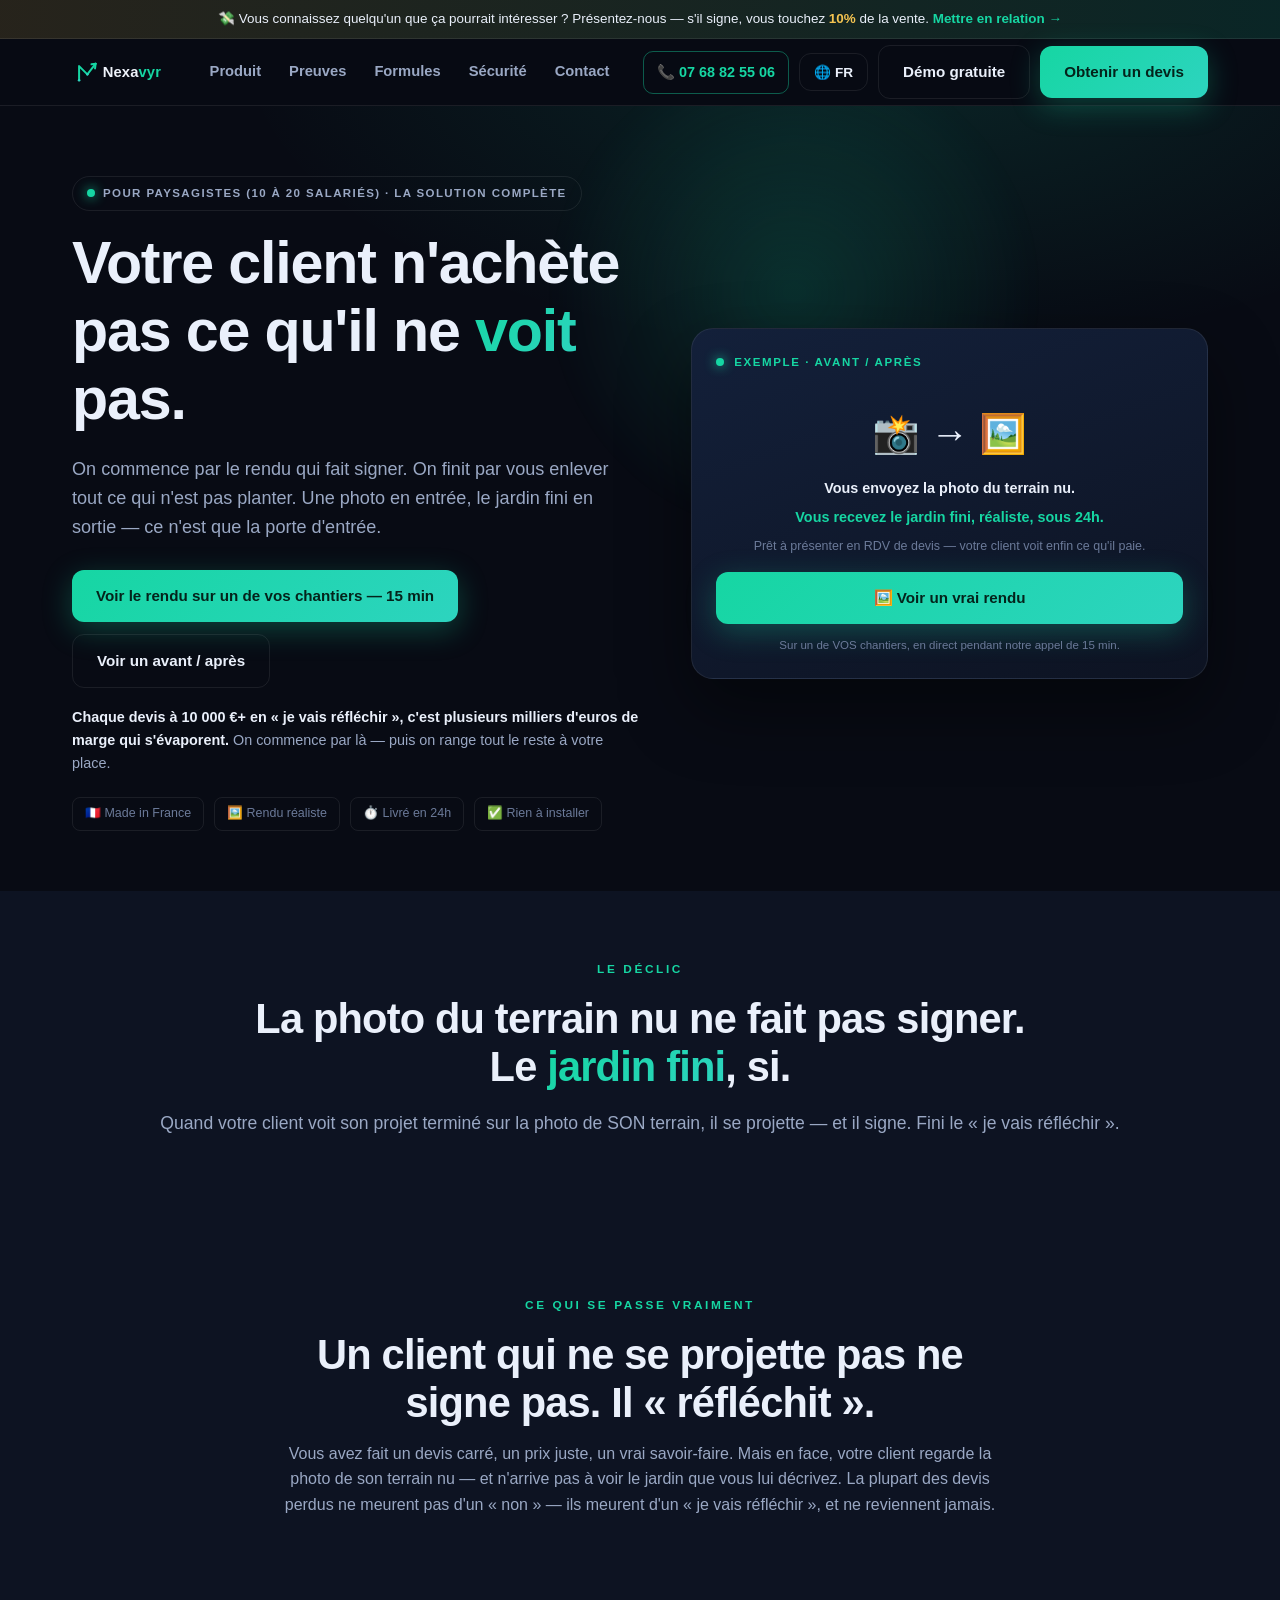
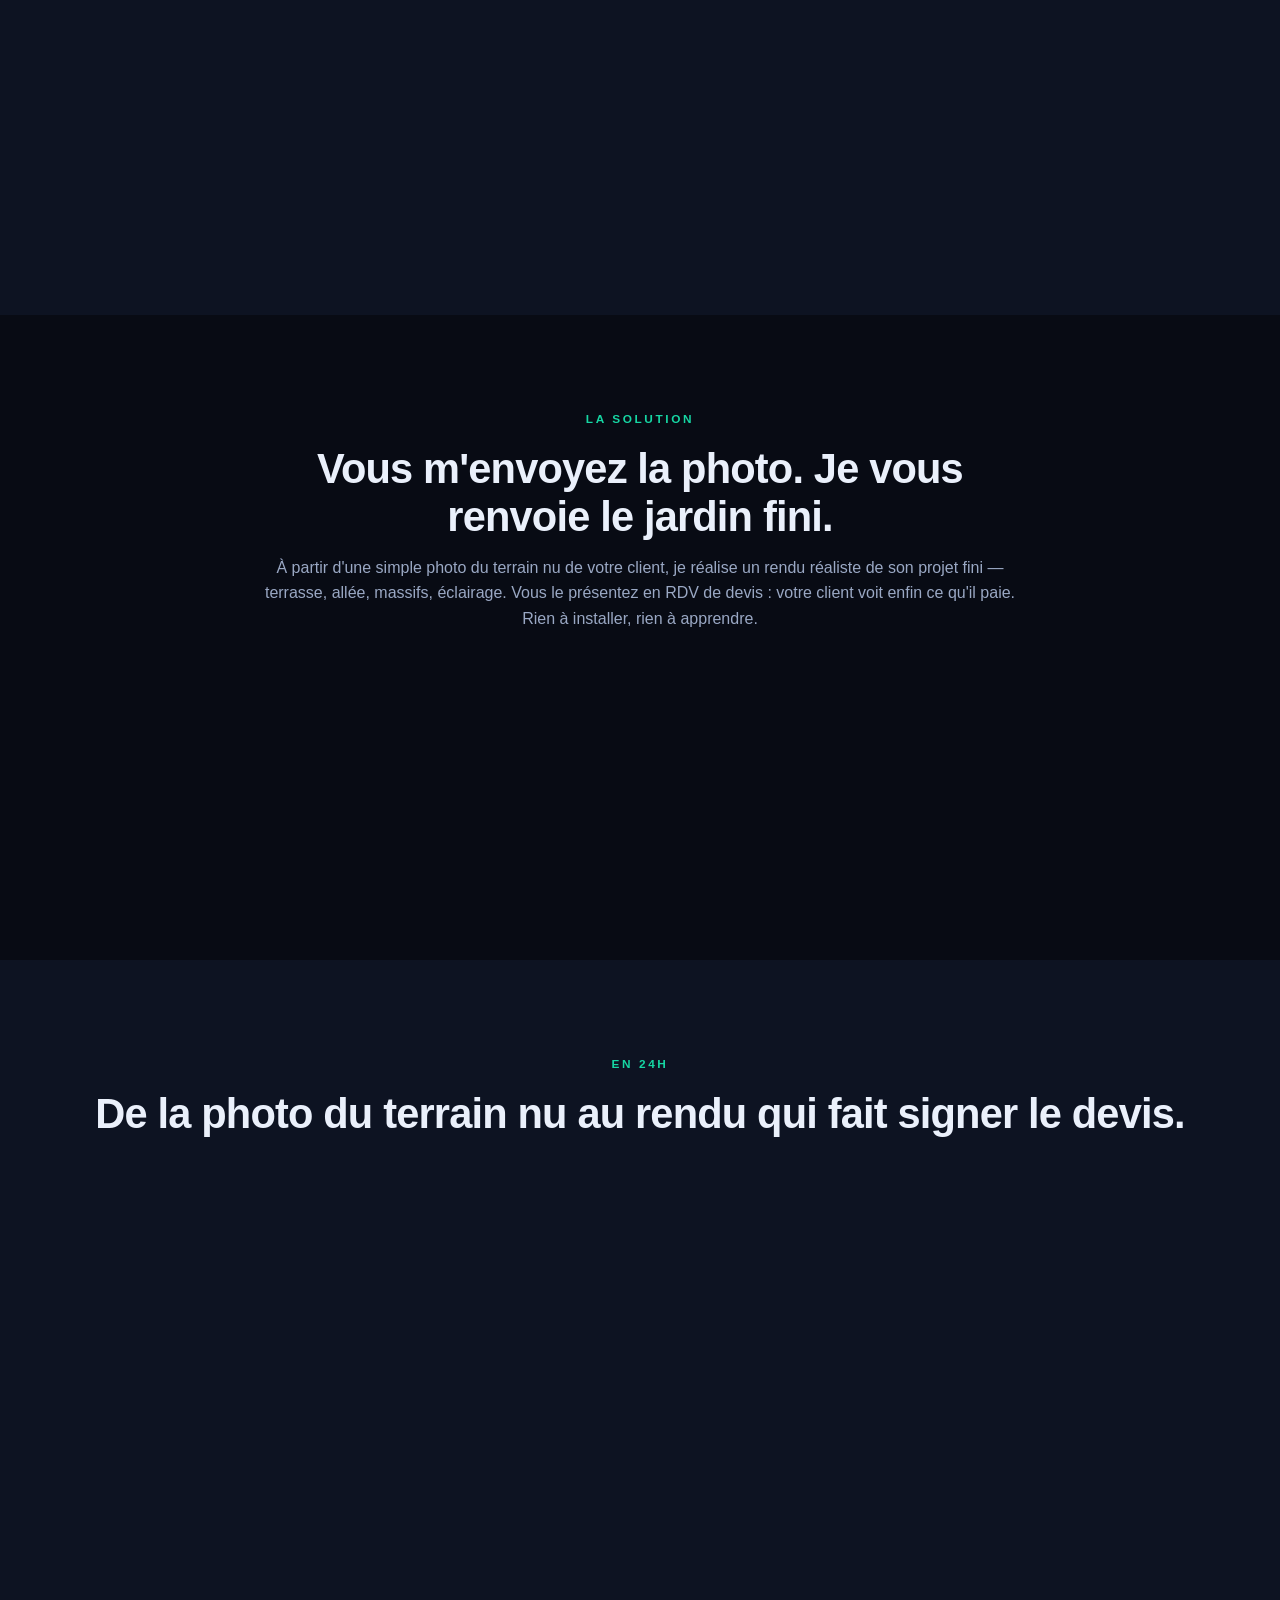
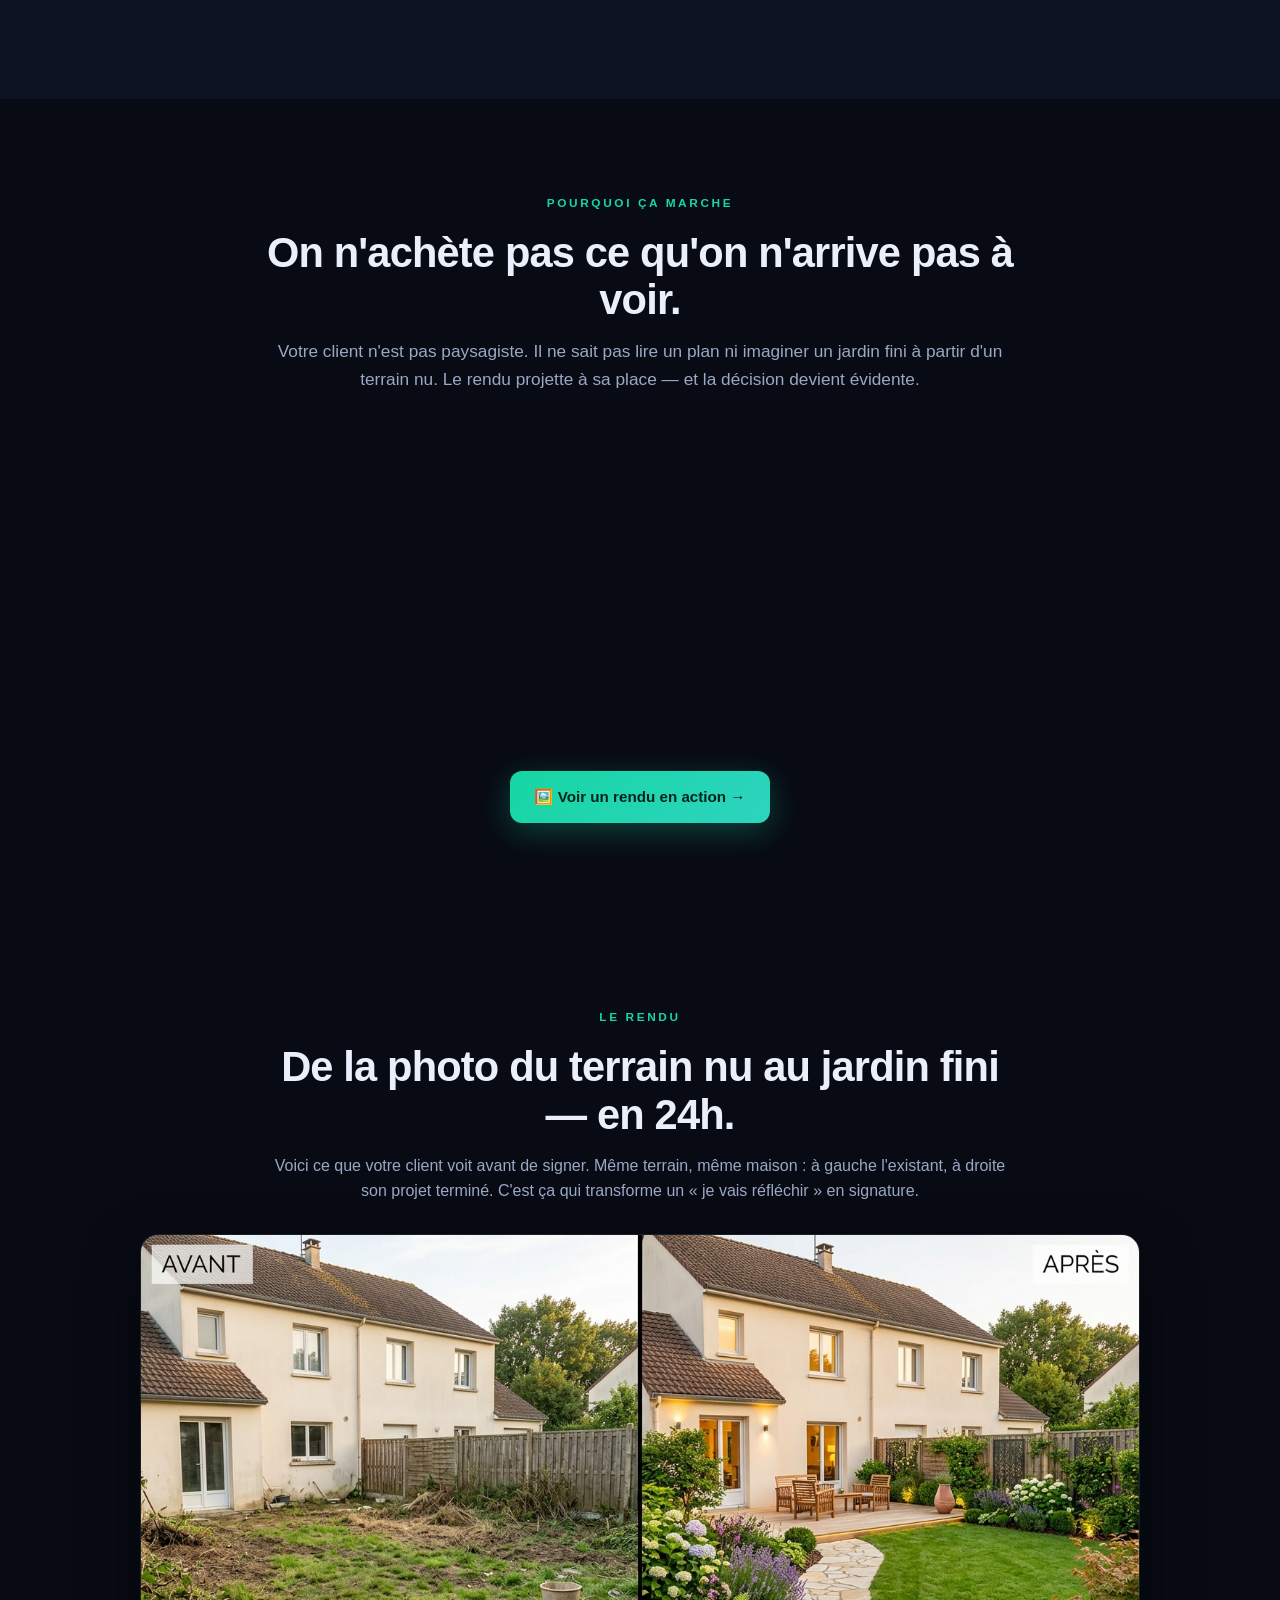
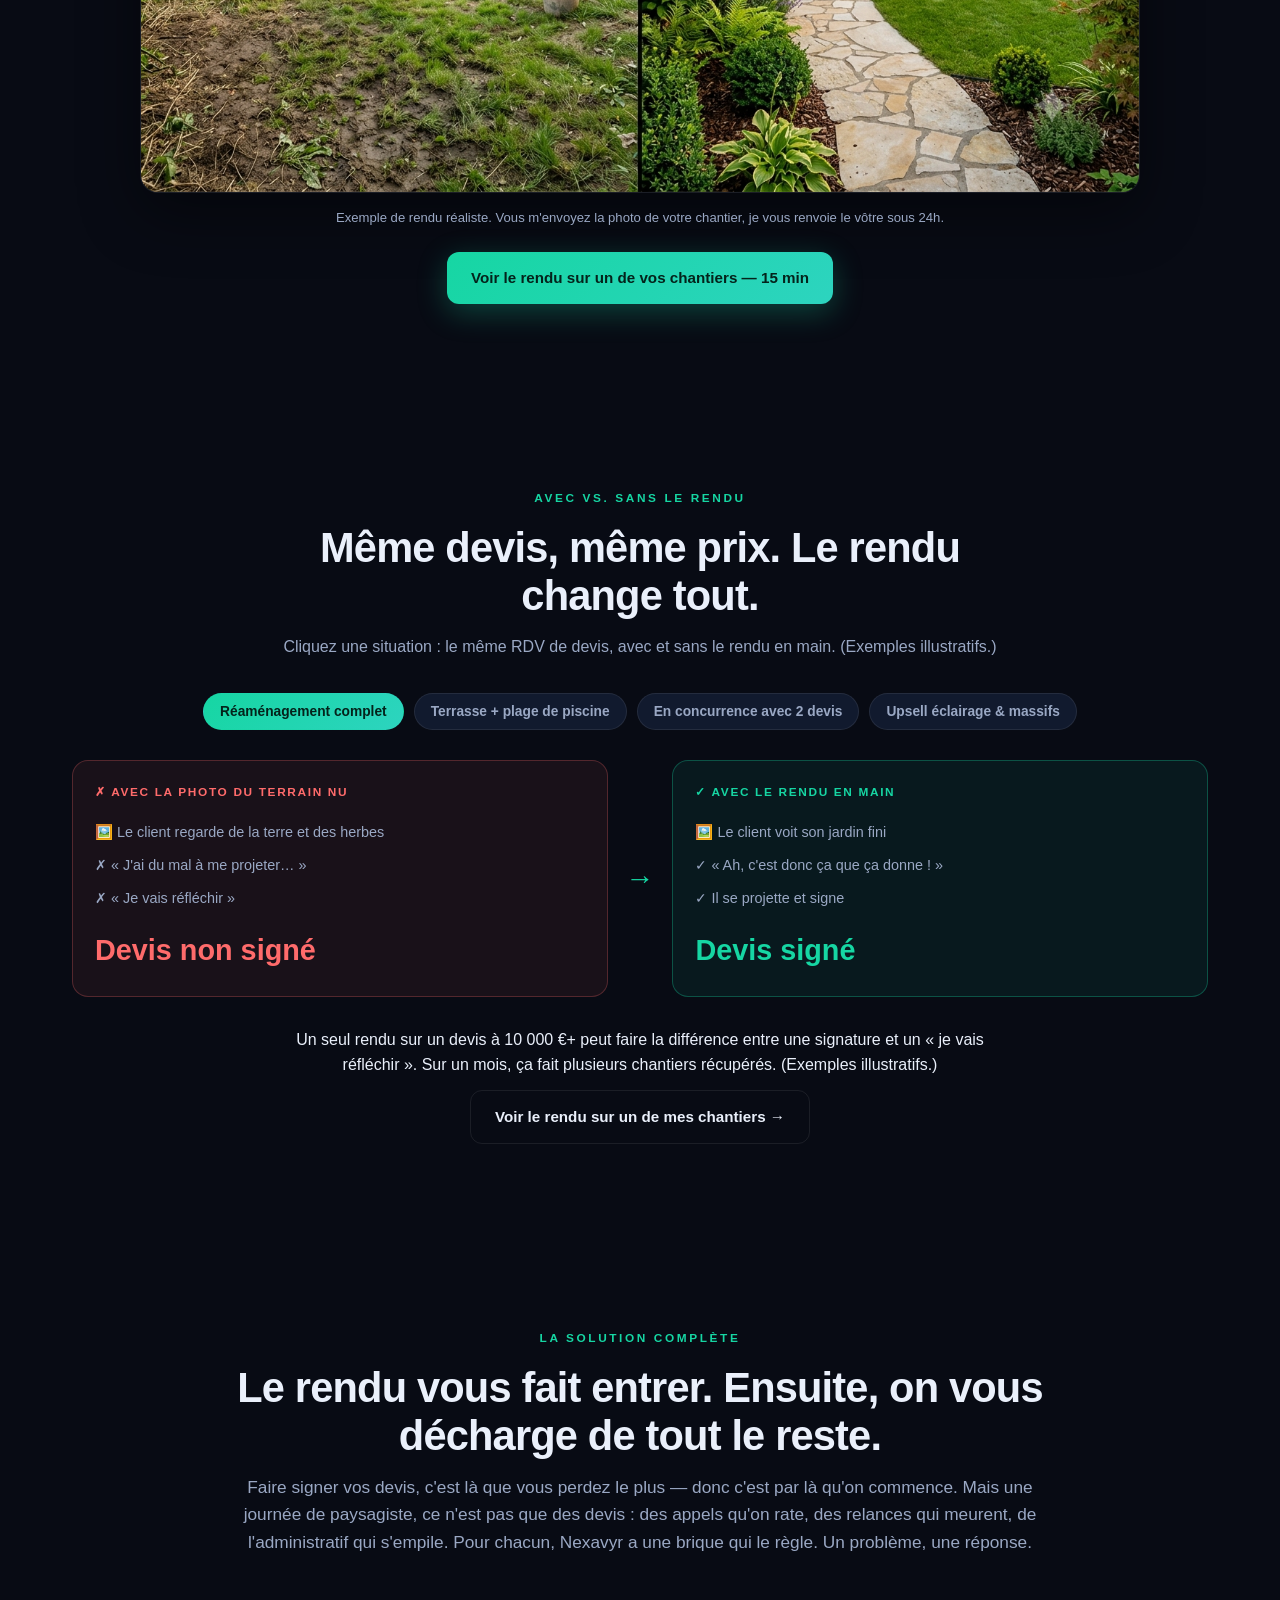
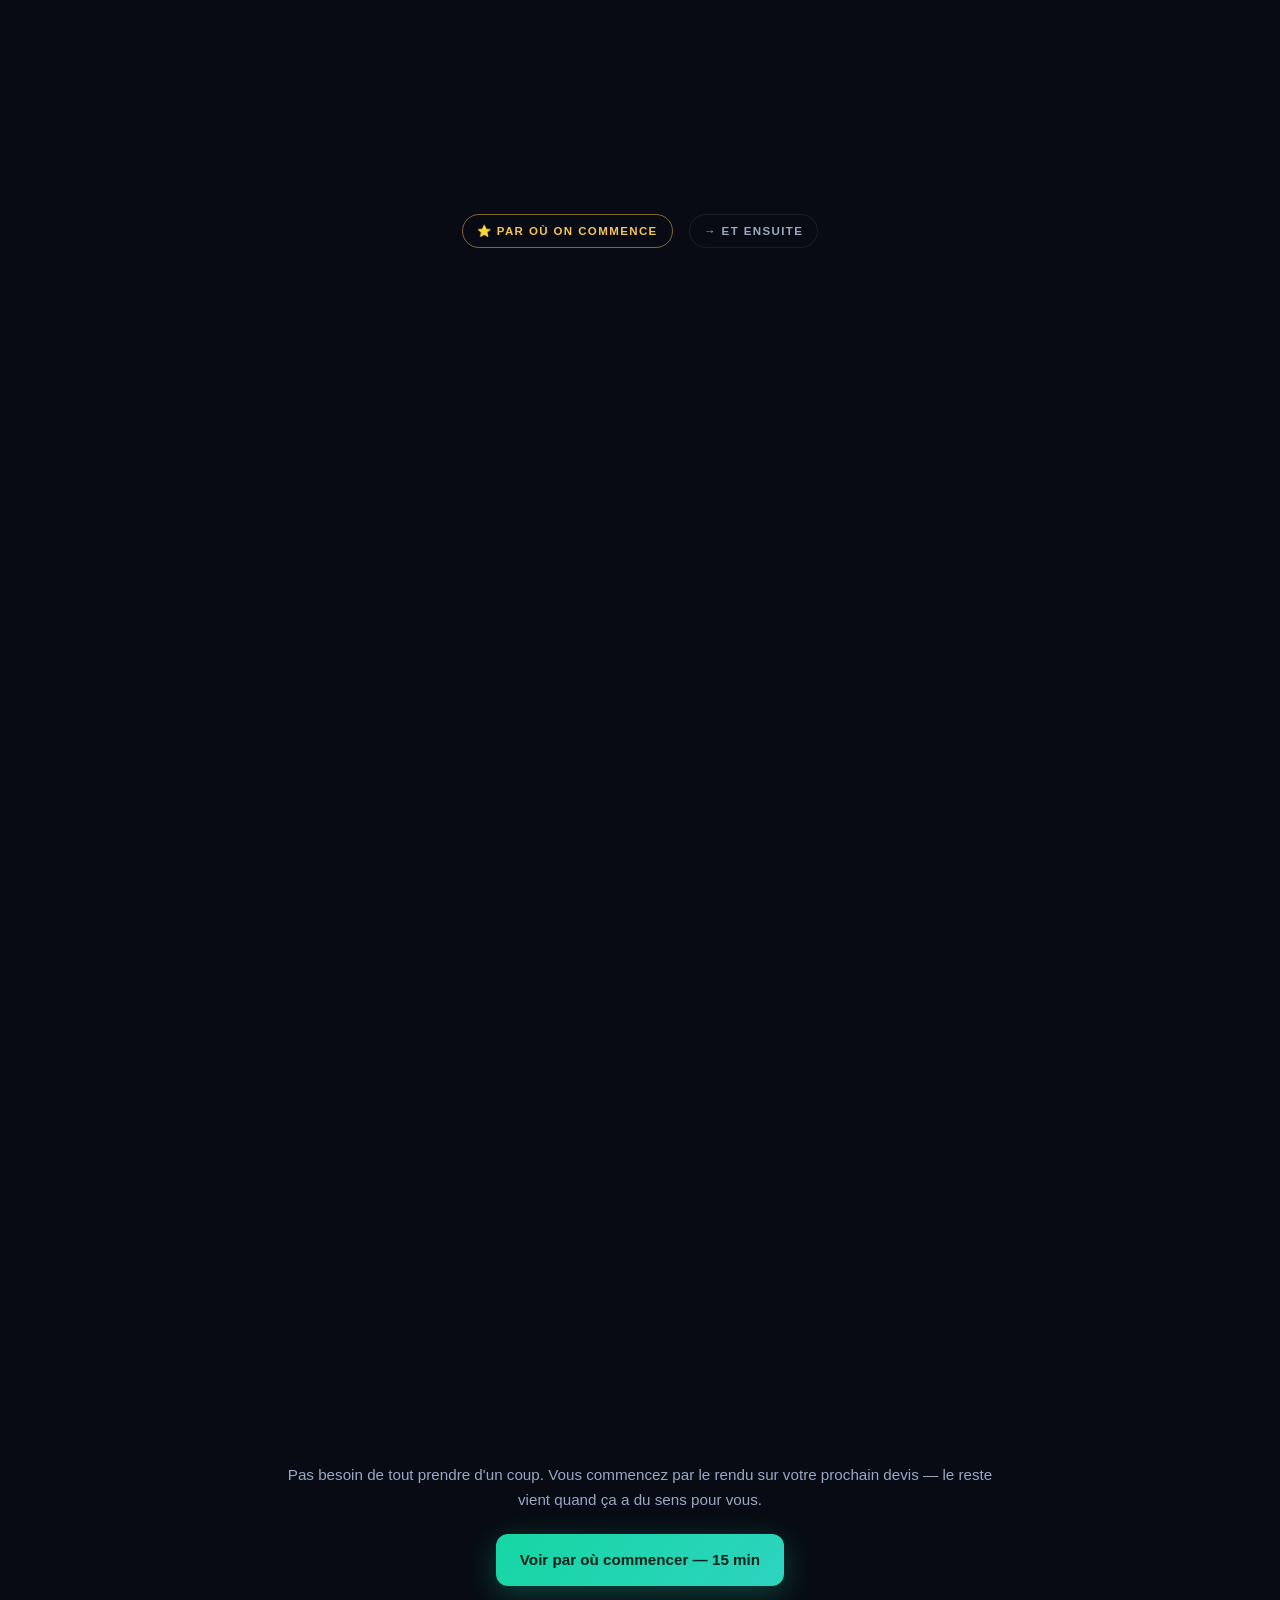
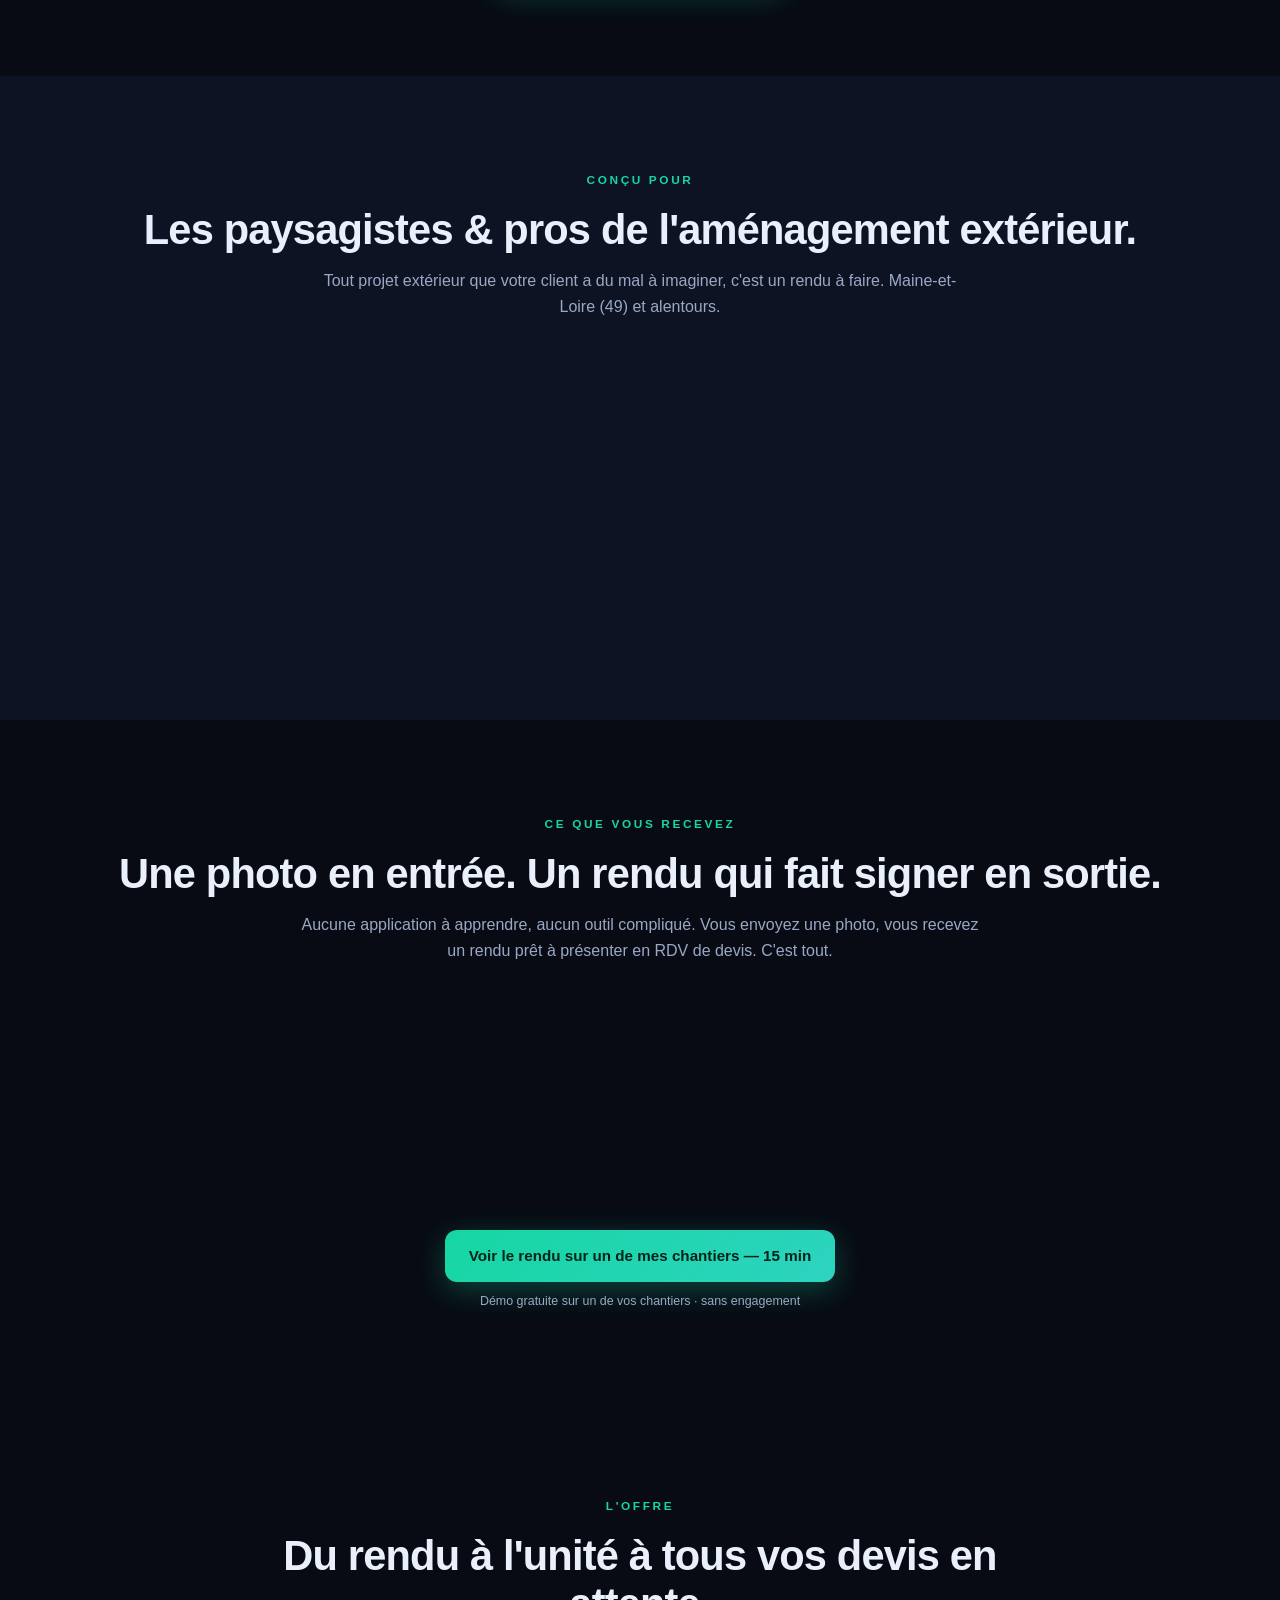
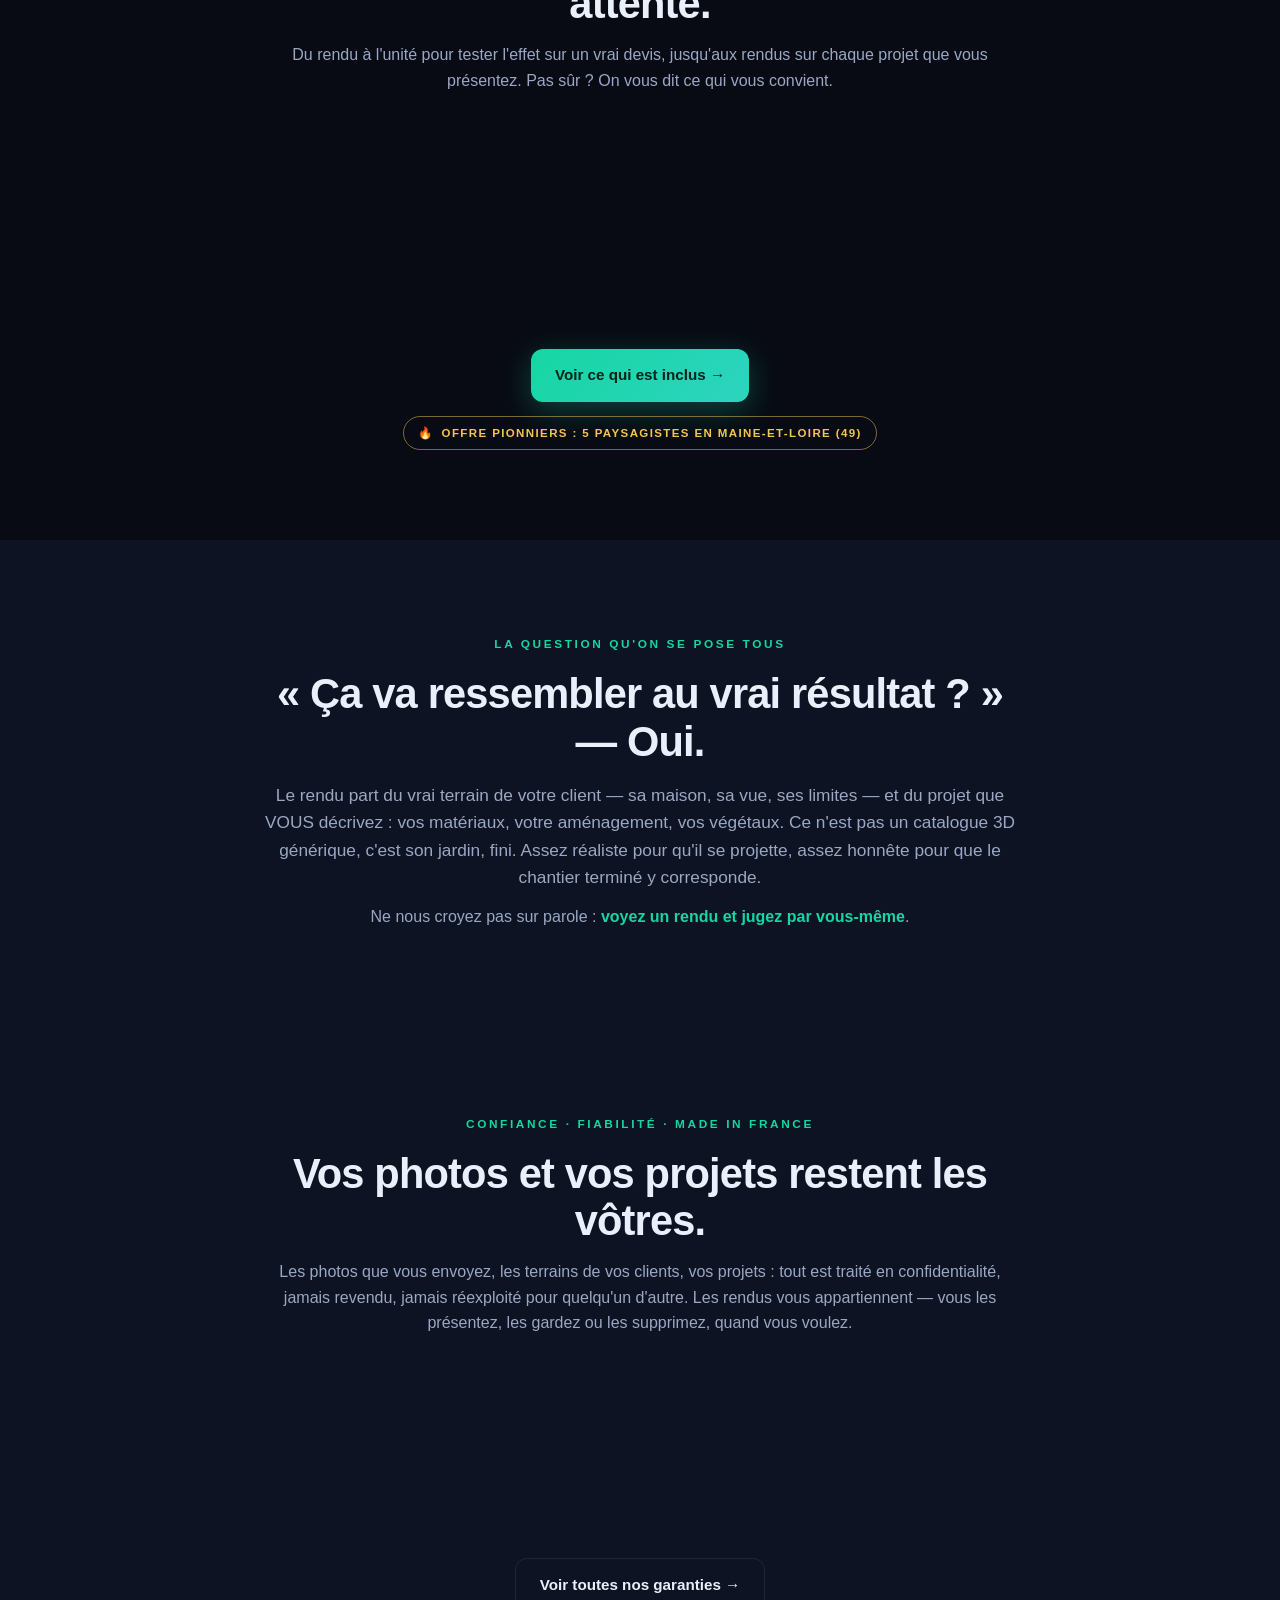
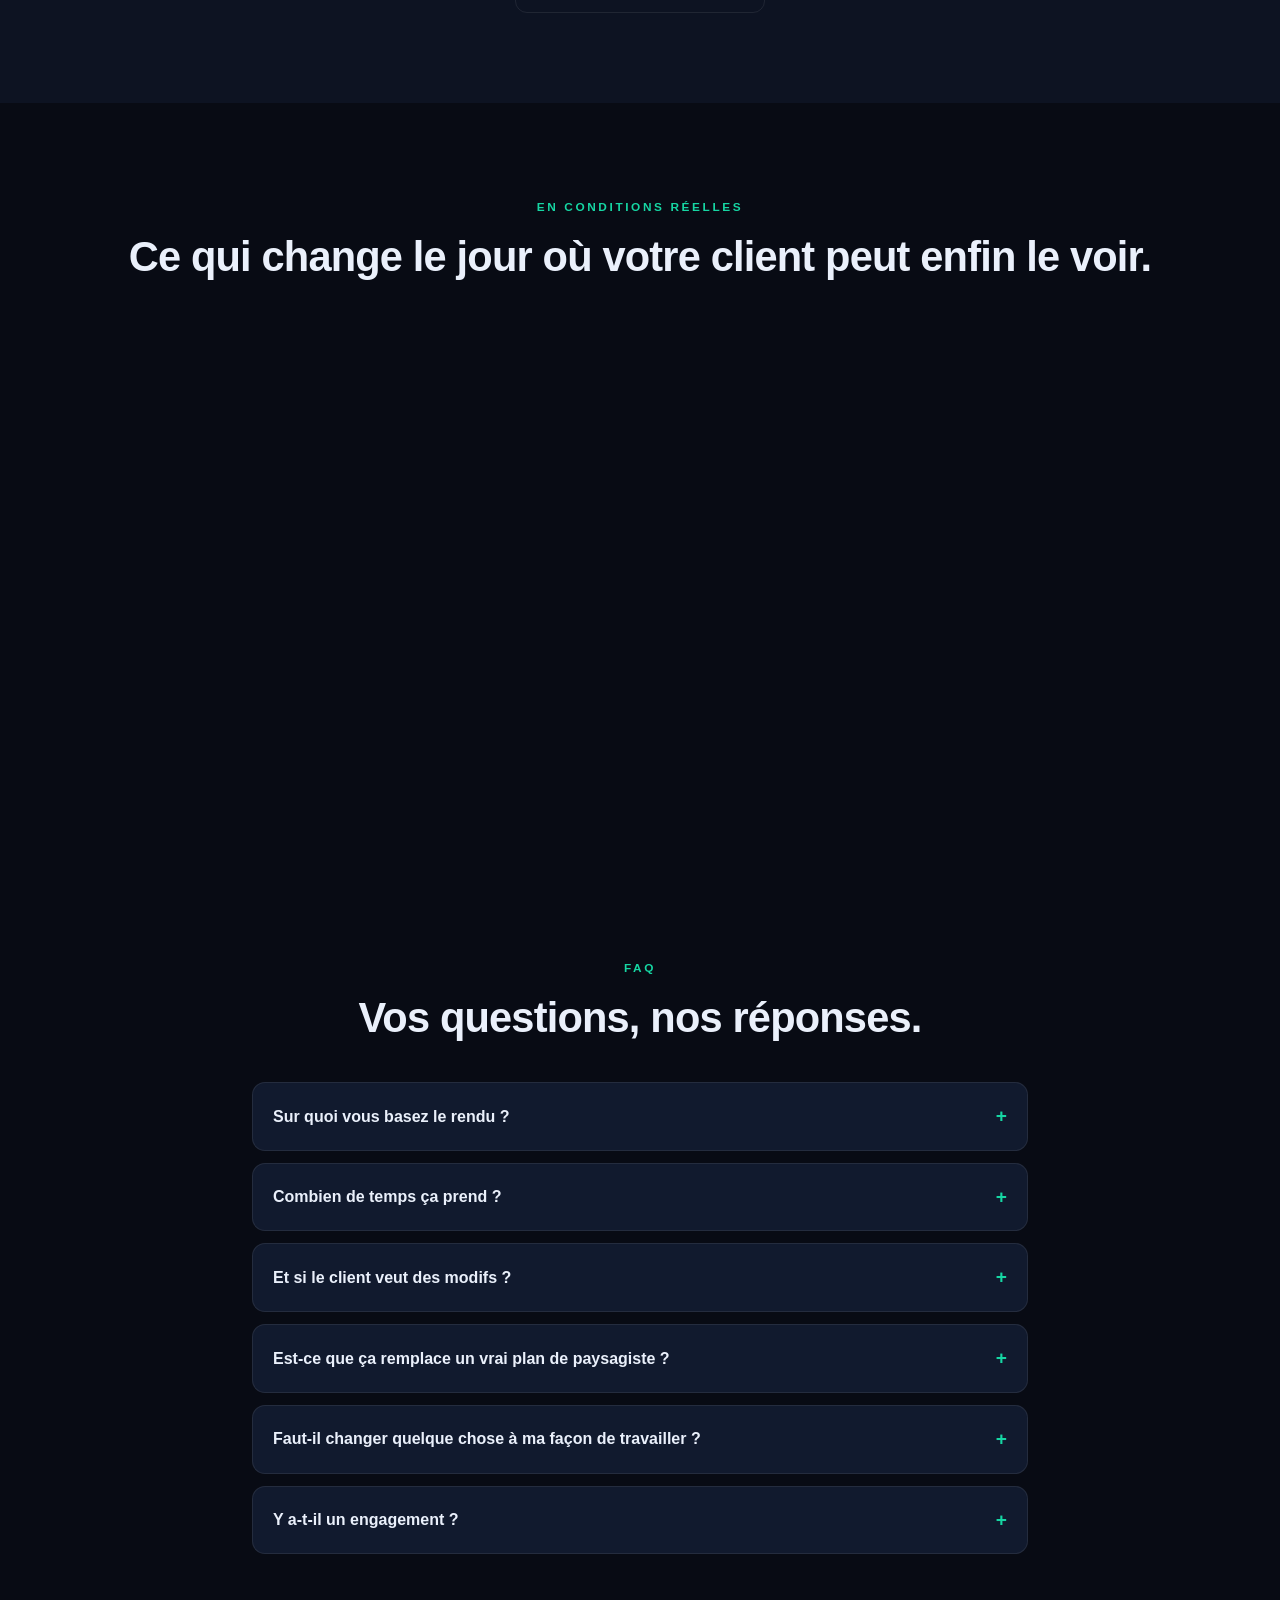
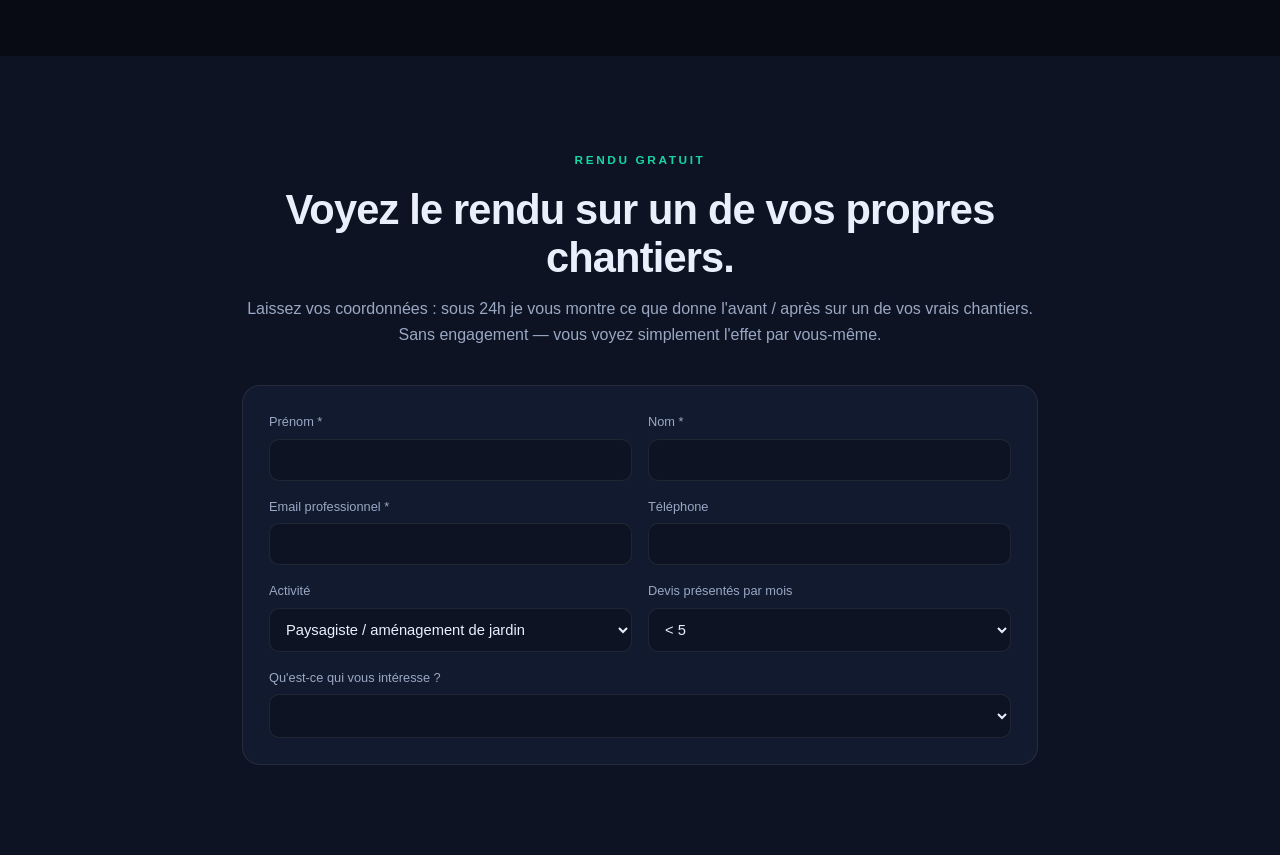
==== commit a3d03d69: "Corrige le numero de tel du header (07 68 82 55 06)" ====
--- a/index.html
+++ b/index.html
@@ -244,7 +244,7 @@
       <a href="contact.html" data-en="Contact">Contact</a>
     </div>
     <div class="nav-cta">
-      <a href="tel:+33948194074" class="nav-call">📞 09 48 19 40 74</a>
+      <a href="tel:+33768825506" class="nav-call">📞 07 68 82 55 06</a>
       <button class="btn btn-gho lang-btn" onclick="nxToggleLang()">🌐 FR</button>
       <a href="demo.html" class="btn btn-gho" data-en="Free demo">Démo gratuite</a>
       <a href="https://calendar.app.google/rVEU4drMzz1VFUm9A" target="_blank" rel="noopener" class="btn btn-pri" data-en="Get a quote">Obtenir un devis</a>
@@ -742,192 +742,4 @@
         <div class="field"><label data-en="Phone">Téléphone</label><input name="telephone"></div>
         <div class="field"><label data-en="Activity">Activité</label><select name="metier"><option data-en="Landscaping / garden design">Paysagiste / aménagement de jardin</option><option data-en="Terraces & decks">Terrasses & platelages</option><option data-en="Pool surroundings">Abords de piscine</option><option data-en="Paving / paths">Pavage / allées</option><option data-en="Other outdoor project">Autre projet extérieur</option></select></div>
         <div class="field"><label data-en="Quotes presented per month">Devis présentés par mois</label><select name="devis_par_mois"><option>&lt; 5</option><option data-en="5 to 15">5 à 15</option><option data-en="15 to 30">15 à 30</option><option>30+</option></select></div>
-        <div class="field full"><label data-en="What interests you?">Qu'est-ce qui vous intéresse ?</label><select name="formule"><option data-en="I don't know yet, advise me">Je ne sais pas encore, conseillez-moi</option><option data-en="One test render">Un rendu test</option><option data-en="Renders on demand (recommended)">Rendus à la demande (recommandé)</option><option data-en="The full pack">Le pack complet</option></select></div>
-        <div class="field full"><label data-en="Message (optional)">Message (optionnel)</label><textarea name="message" rows="3"></textarea></div>
-        <div class="full center"><button class="btn btn-pri" type="submit" style="width:100%" data-en="See the render on one of my projects →">Voir le rendu sur un de mes chantiers →</button></div>
-      </form>
-      <div id="homeOk" style="display:none;text-align:center;padding:20px">
-        <div style="font-size:2.4rem">✓</div>
-        <b style="font-size:1.1rem" data-en="Thank you, got it!">Merci, c'est noté !</b>
-        <p class="muted" style="margin-top:8px;font-size:.9rem" data-en="We'll get back to you within 24 working hours to show you the render on one of your projects.">On vous recontacte sous 24h ouvrées pour vous montrer le rendu sur un de vos chantiers.</p>
-      </div>
-      <div class="center" style="margin-top:22px">
-        <span class="muted" style="font-size:.84rem" data-en="Or directly:">Ou directement :</span><br>
-        <a href="https://wa.me/33768825506" class="btn btn-gho" style="margin-top:10px">💬 WhatsApp · 07 68 82 55 06</a>
-        <a href="mailto:matheo@nexavyr.tech" class="btn btn-gho" style="margin-top:10px">✉️ matheo@nexavyr.tech</a>
-      </div>
-    </div>
-  </div>
-</section>
-
-<!-- PARRAINAGE (mention simple) -->
-<section style="padding:36px 0;border-top:1px solid var(--line)">
-  <div class="wrap center">
-    <p class="muted" style="font-size:.95rem" data-en="Know someone who could be interested — a tradesperson or anyone else? Introduce them: if they sign, you earn <b style='color:var(--txt)'>10% of the sale</b>. You talk, we do the rest.">Vous connaissez quelqu'un qui pourrait être intéressé — artisan ou pas ? Mettez-nous en relation : s'il signe, vous touchez <b style="color:var(--txt)">10% de la vente</b>. Vous parlez, on fait le reste.</p>
-  </div>
-</section>
-
-<footer>
-  <div class="wrap">
-    <div class="foot-grid">
-      <div>
-        <div class="logo"><img src="logo.svg" alt="Nexavyr" style="height:22px"></div>
-        <p style="color:#16d6a3;font-weight:700;margin:8px 0 0;font-size:.95rem" data-en="Show it. Sign it.">Ils le voient, ils signent.</p>
-        <p style="margin-top:10px;max-width:340px" data-en="The before / after render that makes landscapers' quotes get signed. You send the photo of the bare plot, I send back the finished garden within 24h — ready to present. Made in France.">Le rendu avant / après qui fait signer les devis des paysagistes. Vous envoyez la photo du terrain nu, je vous renvoie le jardin fini sous 24h — prêt à présenter. Made in France.</p>
-      </div>
-      <div>
-        <b style="color:var(--txt);display:block;margin-bottom:12px" data-en="Product">Produit</b>
-        <a href="#solution" data-en="Solution">La solution</a><br><a href="#solution-complete" data-en="The complete solution">La solution complète</a><br><a href="produit.html" data-en="The Suite">La Suite</a><br><a href="#avant-apres" data-en="Before / after">Avant / après</a><br><a href="#preuves" data-en="Proof">Preuves</a>
-      </div>
-      <div>
-        <b style="color:var(--txt);display:block;margin-bottom:12px" data-en="Contact">Contact</b>
-        <a href="https://wa.me/33768825506">💬 WhatsApp · 07 68 82 55 06</a><br><a href="mailto:matheo@nexavyr.tech">matheo@nexavyr.tech</a>
-      </div>
-    </div>
-    <div class="foot-bottom">
-      <span data-en="© 2026 Nexavyr · Made in France">© 2026 Nexavyr · Made in France</span>
-      <span data-en="● Realistic render · ● Delivered in 24h">● Rendu réaliste · ● Livré sous 24h</span>
-    </div>
-  </div>
-</footer>
-
-<script src="i18n.js"></script>
-<script>
-  (function(){
-    var els=document.querySelectorAll('.reveal');
-    if('IntersectionObserver' in window){
-      var io=new IntersectionObserver(function(es){es.forEach(function(e){if(e.isIntersecting)e.target.classList.add('in');});},{threshold:.12});
-      els.forEach(function(el){io.observe(el);});
-    } else { els.forEach(function(el){el.classList.add('in');}); }
-    setTimeout(function(){ if(!document.querySelector('.reveal.in')){ els.forEach(function(el){el.classList.add('in');}); } },1600);
-  })();
-  // Formulaire devis accueil → Web3Forms (envoi direct, pas de double saisie)
-  var hf=document.getElementById('homeQuoteForm');
-  if(hf){ hf.addEventListener('submit', async function(e){
-    e.preventDefault();
-    var en=document.documentElement.lang==='en';
-    try{
-      var r=await fetch('https://api.web3forms.com/submit',{method:'POST',body:new FormData(hf)});
-      if(r.ok){ hf.style.display='none'; document.getElementById('homeOk').style.display='block'; }
-      else alert(en?"Something went wrong. Try again or WhatsApp 07 68 82 55 06.":"Une erreur est survenue. Réessayez ou écrivez sur WhatsApp au 07 68 82 55 06.");
-    }catch(err){ alert(en?"Something went wrong. Try again or WhatsApp 07 68 82 55 06.":"Une erreur est survenue. Réessayez ou écrivez sur WhatsApp au 07 68 82 55 06."); }
-  }); }
-  // Avant/après interactif — bascule de scénario
-  function pickBascn(n,el){
-    document.querySelectorAll('.bascn-tab').forEach(function(t){t.classList.remove('active');});
-    el.classList.add('active');
-    document.querySelectorAll('.bascn-panel').forEach(function(p){p.style.display=(p.dataset.scn==n?'block':'none');});
-  }
-
-  // ====== Couche visuelle premium (additif, noms préfixés nx*) ======
-  var nxReduced = window.matchMedia && window.matchMedia('(prefers-reduced-motion: reduce)').matches;
-
-  // 1) Fond animé subtil du hero (particules dérivantes) — robuste, dégradé suffit si échec
-  (function nxHeroParticles(){
-    if(nxReduced) return;
-    try{
-      var cv=document.getElementById('nxHeroCanvas');
-      if(!cv || !cv.getContext) return;
-      var ctx=cv.getContext('2d');
-      if(!ctx) return;
-      var host=cv.parentElement, dpr=Math.min(window.devicePixelRatio||1,2), W=0,H=0,parts=[],raf=null;
-      function size(){
-        var r=host.getBoundingClientRect();
-        W=Math.max(1,r.width); H=Math.max(1,r.height);
-        cv.width=Math.round(W*dpr); cv.height=Math.round(H*dpr);
-        cv.style.width=W+'px'; cv.style.height=H+'px';
-        ctx.setTransform(dpr,0,0,dpr,0,0);
-        build();
-      }
-      function build(){
-        var n=Math.max(14,Math.min(34,Math.round(W*H/26000)));
-        parts=[];
-        for(var i=0;i<n;i++){
-          var teal=Math.random()<.6;
-          parts.push({
-            x:Math.random()*W, y:Math.random()*H,
-            r:Math.random()*1.6+0.6,
-            vx:(Math.random()-.5)*0.10, vy:(Math.random()-.5)*0.10-0.04,
-            a:Math.random()*0.35+0.10,
-            teal:teal
-          });
-        }
-      }
-      function draw(){
-        ctx.clearRect(0,0,W,H);
-        for(var i=0;i<parts.length;i++){
-          var p=parts[i];
-          p.x+=p.vx; p.y+=p.vy;
-          if(p.x<-6)p.x=W+6; if(p.x>W+6)p.x=-6;
-          if(p.y<-6)p.y=H+6; if(p.y>H+6)p.y=-6;
-          ctx.beginPath();
-          ctx.fillStyle=(p.teal?'rgba(22,214,163,':'rgba(234,240,251,')+p.a+')';
-          ctx.arc(p.x,p.y,p.r,0,6.2832);
-          ctx.fill();
-        }
-        raf=requestAnimationFrame(draw);
-      }
-      var rt;
-      window.addEventListener('resize',function(){clearTimeout(rt);rt=setTimeout(size,150);},{passive:true});
-      size();
-      draw();
-      // Pause hors écran / onglet caché (perf, pas de fuite)
-      document.addEventListener('visibilitychange',function(){
-        if(document.hidden){ if(raf){cancelAnimationFrame(raf);raf=null;} }
-        else if(!raf){ draw(); }
-      });
-    }catch(e){ /* le dégradé radial du hero suffit */ }
-  })();
-
-  // 2) Count-up des chiffres clés (bande stats) — une seule fois, à l'entrée du viewport
-  (function nxStatsCountUp(){
-    var nodes=document.querySelectorAll('.stat .n');
-    if(!nodes.length) return;
-    // parse: préfixe non-numérique, nombre, suffixe — sinon on laisse tel quel
-    var items=[];
-    nodes.forEach(function(el){
-      var raw=el.textContent.trim();
-      var m=raw.match(/^([^\d]*)(\d[\d  .,]*)(.*)$/);
-      if(!m){ return; } // ex: "24/7" → laissé intact
-      var numStr=m[2].replace(/[  ]/g,'');
-      var dec=/[.,]/.test(numStr);
-      var target=parseFloat(numStr.replace(',','.'));
-      if(!isFinite(target)){ return; }
-      items.push({el:el, pre:m[1], suf:m[3], target:target, dec:dec, done:false});
-    });
-    if(!items.length) return;
-    function render(it,val){
-      var v= it.dec ? (Math.round(val*10)/10).toLocaleString('fr-FR') : Math.round(val).toLocaleString('fr-FR');
-      it.el.textContent=it.pre+v+it.suf;
-    }
-    function run(it){
-      if(it.done) return; it.done=true;
-      if(nxReduced){ render(it,it.target); return; }
-      var dur=1000, t0=null;
-      function step(ts){
-        if(t0===null)t0=ts;
-        var p=Math.min(1,(ts-t0)/dur);
-        var e=1-Math.pow(1-p,3); // ease-out cubique
-        render(it, it.target*e);
-        if(p<1) requestAnimationFrame(step); else render(it,it.target);
-      }
-      requestAnimationFrame(step);
-    }
-    if('IntersectionObserver' in window){
-      var io=new IntersectionObserver(function(es){
-        es.forEach(function(e){
-          if(e.isIntersecting){
-            var it=items.filter(function(x){return x.el===e.target;})[0];
-            if(it){ run(it); io.unobserve(e.target); }
-          }
-        });
-      },{threshold:.4});
-      items.forEach(function(it){ io.observe(it.el); });
-    } else {
-      items.forEach(run);
-    }
-  })();
-</script>
-</body>
-</html>
-                                                                                                                                                                                                                                                                                                                                                                                                                                                                                                                                                                                                                                                                                                                                                                                                                                                                                                                                                                                                                                                                                                                                                                                                                                                                                                                                                                                                                                                                                                                                                                                                                                                                                                                                                                                                                                                                                                                                                                                                                                                                                                                                                                                                                                                                                                                                                                                                                                                                                                                                                                                  +        <div class="field full"><label data-en="What interests you?">Qu'est-ce qui vous intéresse ?</label><select name="formule"><option data-en="I don't know yet
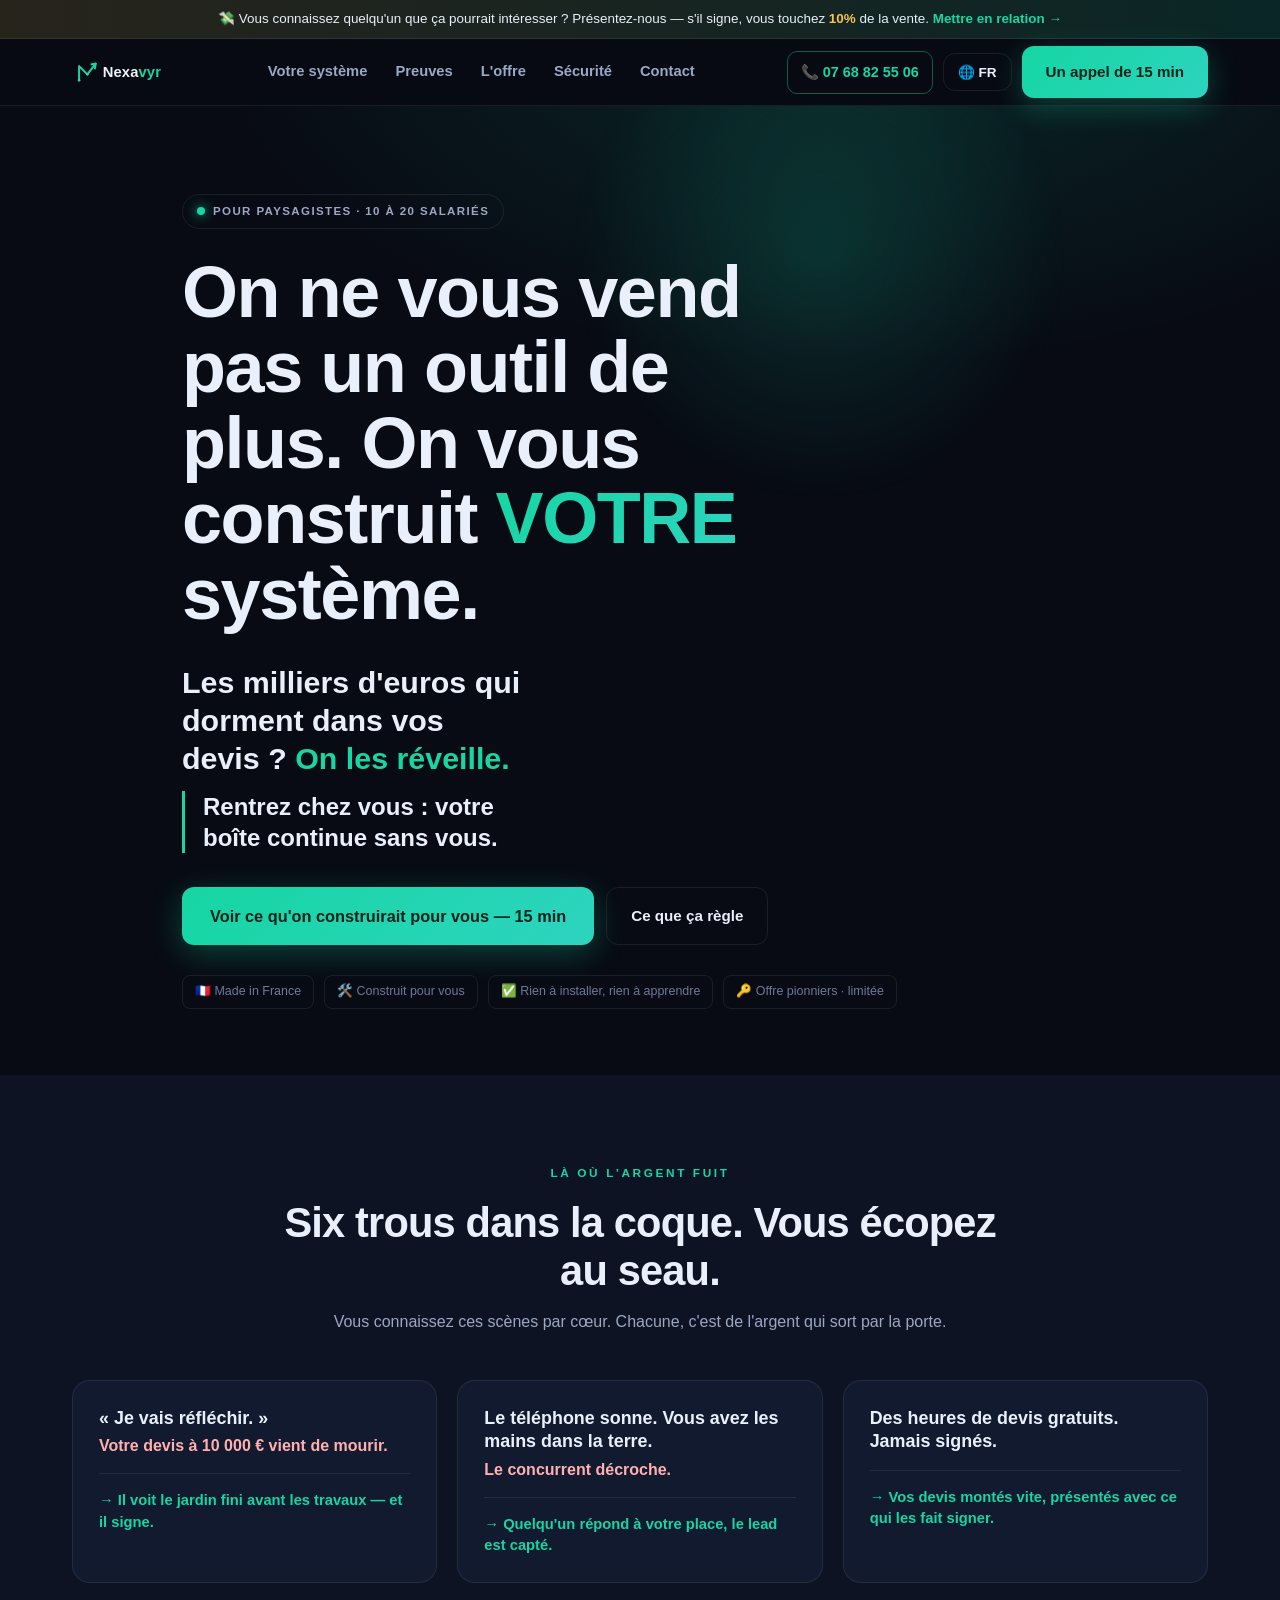
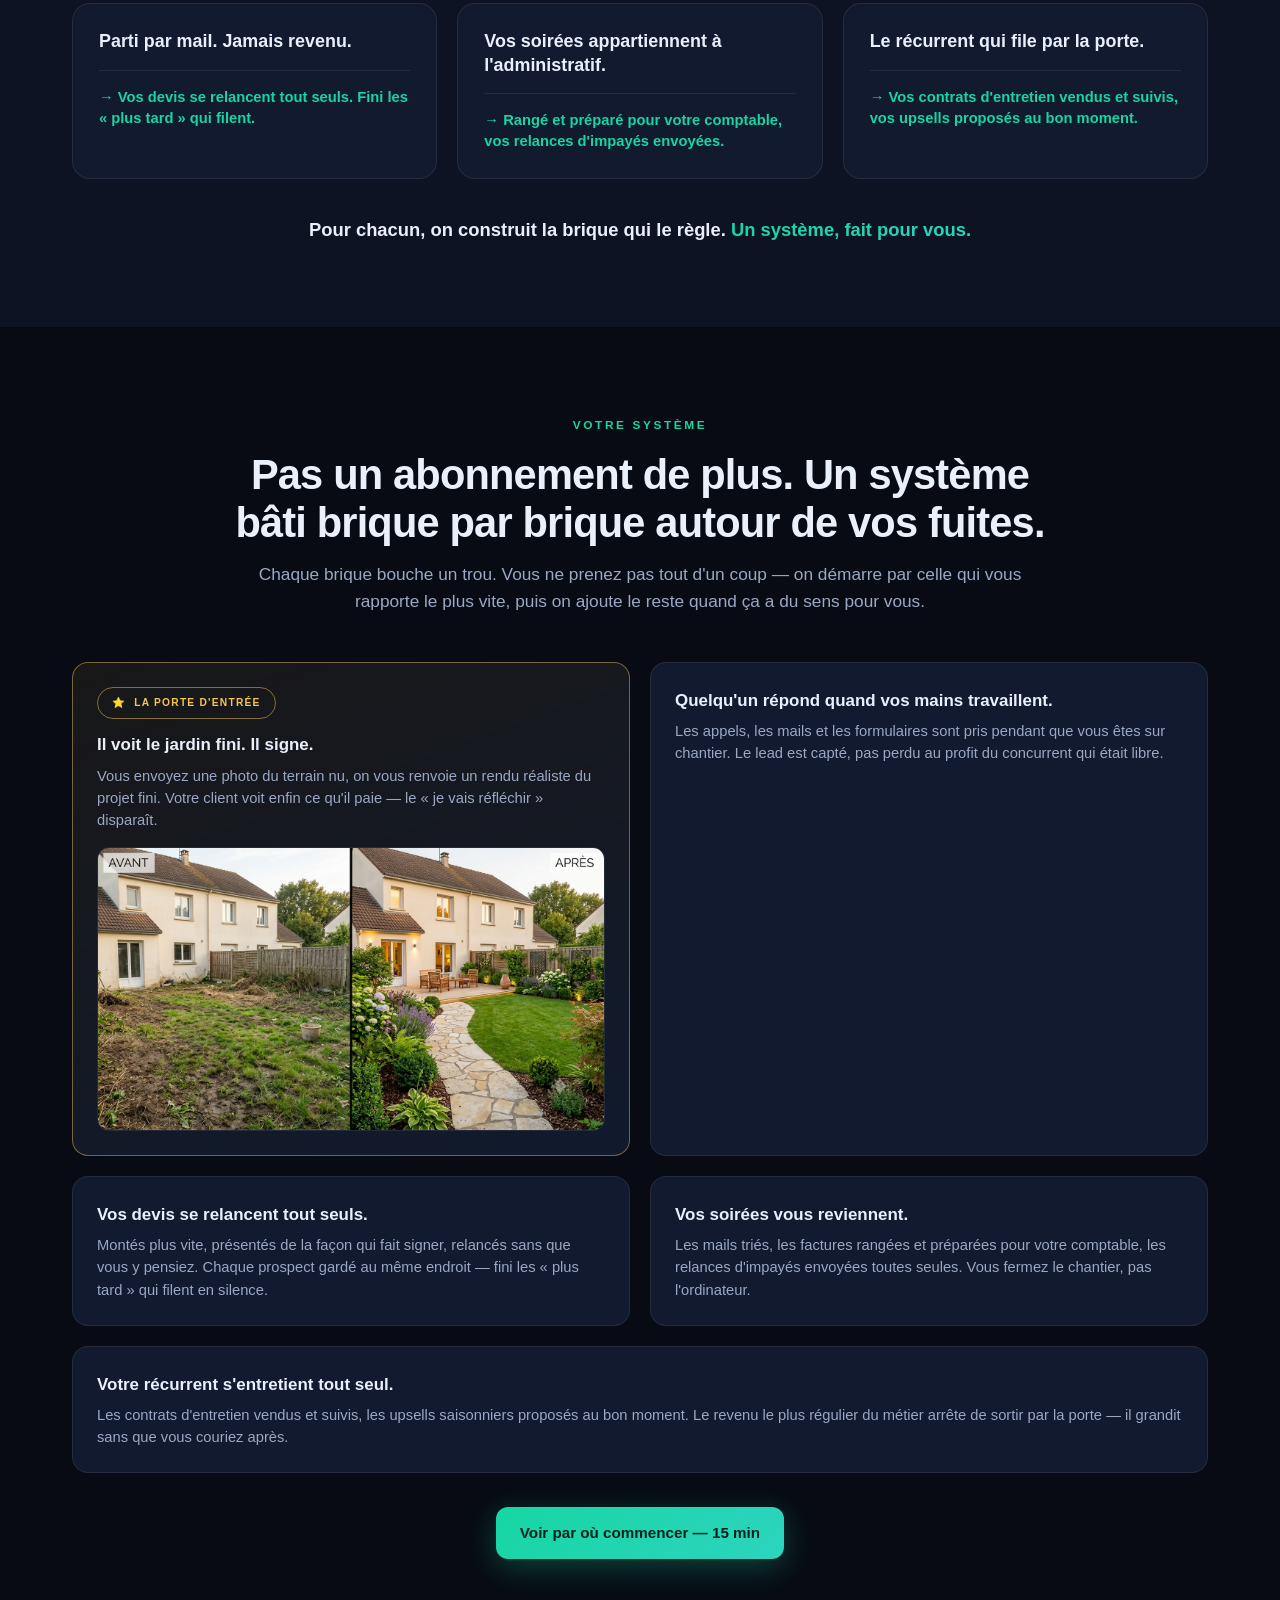
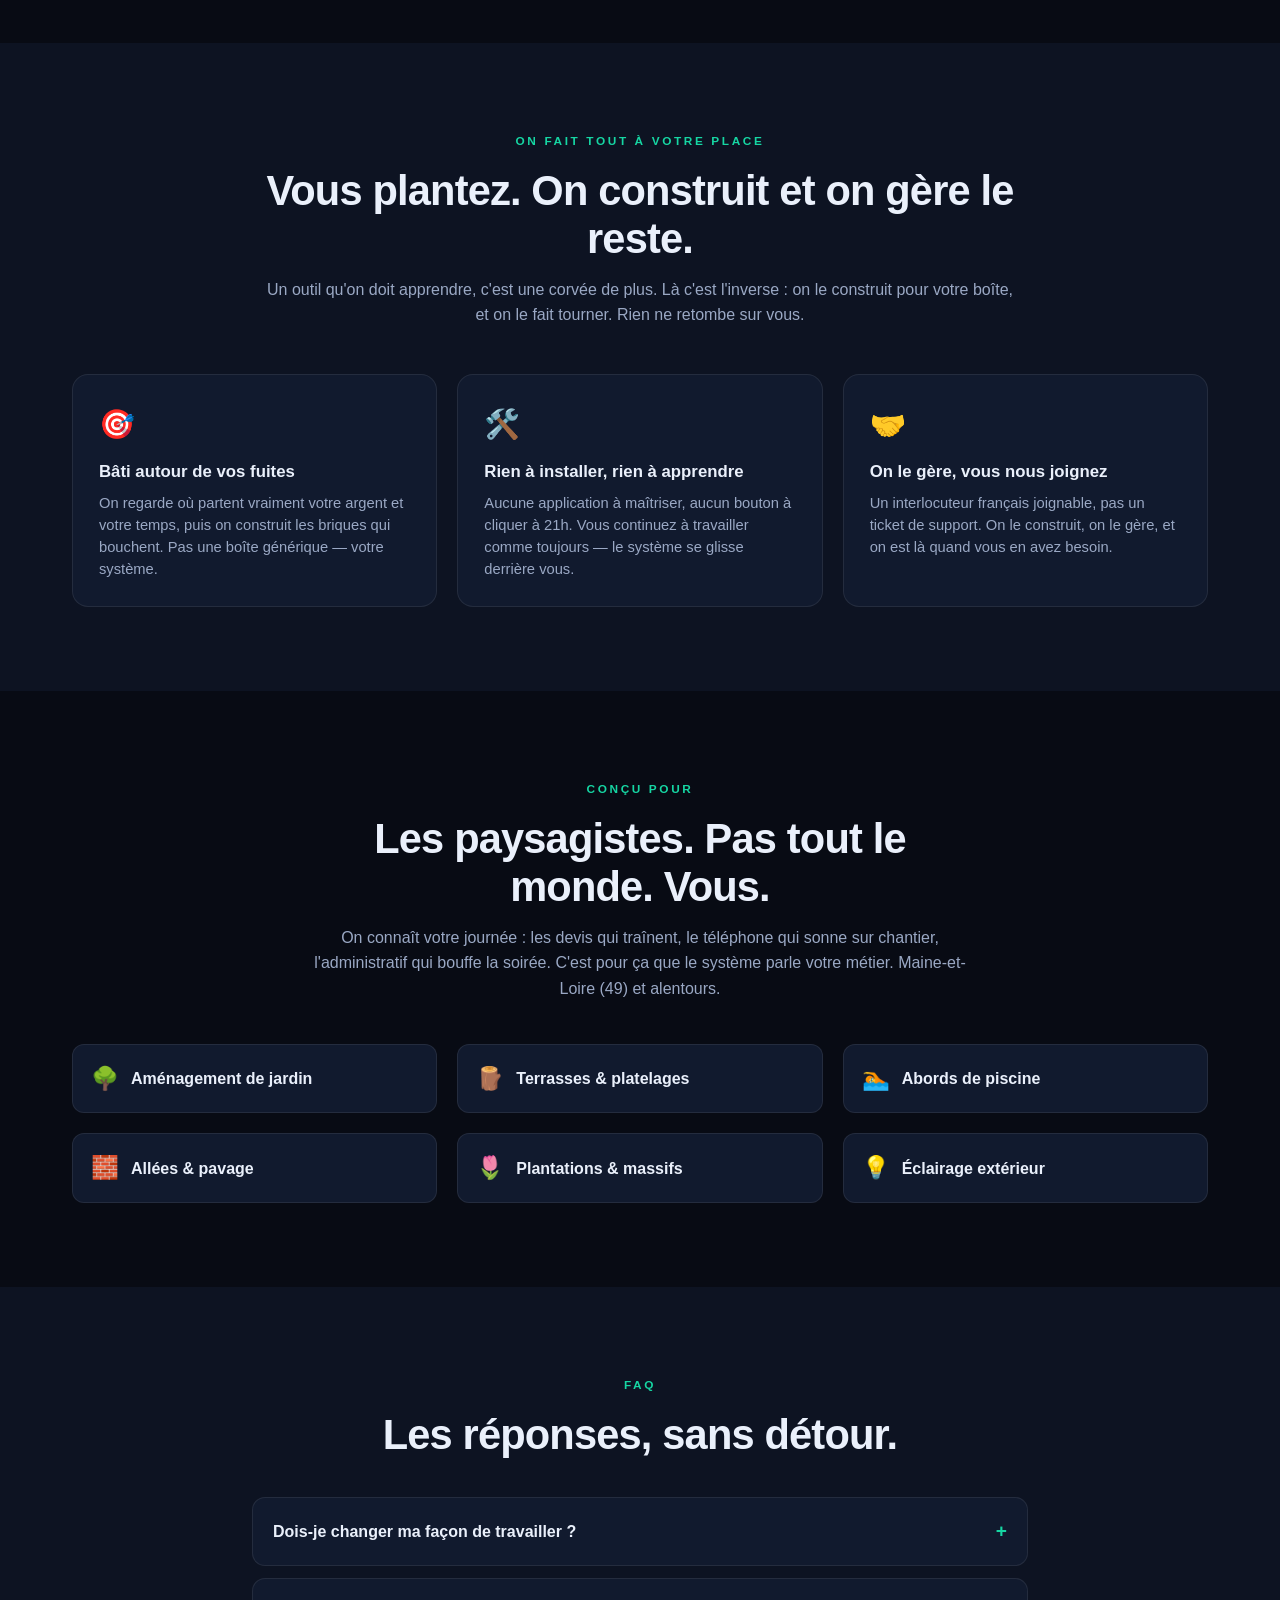
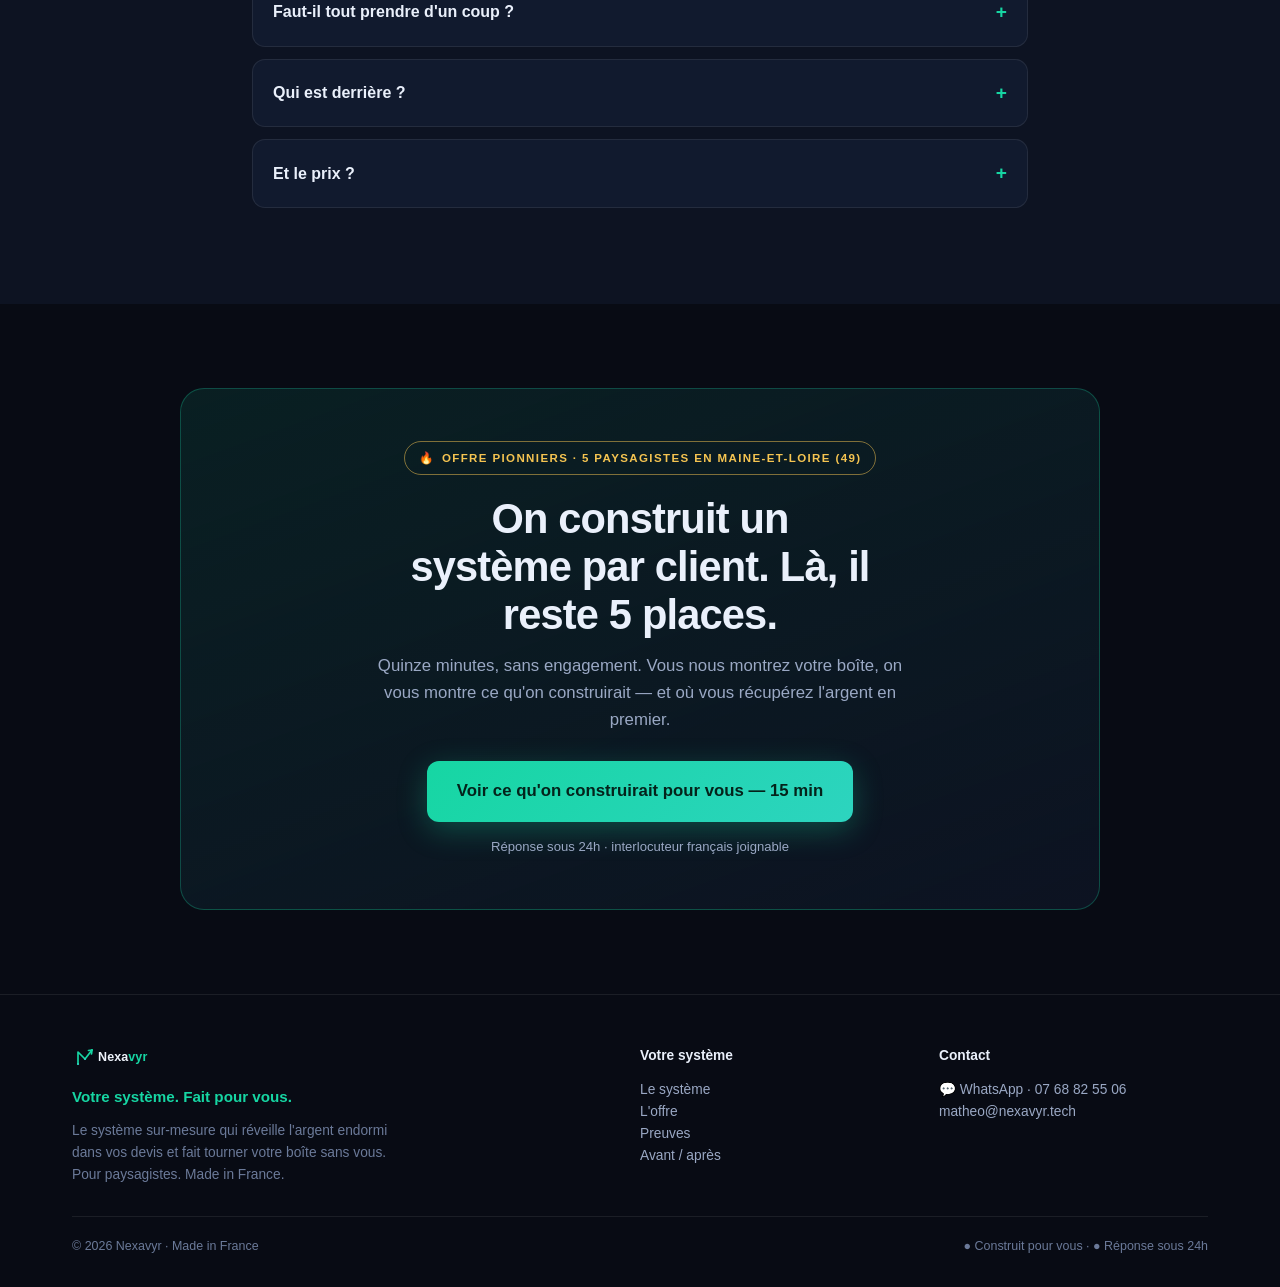
==== commit f834375a: "Refonte ultra-vendeur (3 piliers)" ====
--- a/index.html
+++ b/index.html
@@ -3,230 +3,71 @@
 <head>
 <meta charset="UTF-8">
 <meta name="viewport" content="width=device-width, initial-scale=1, maximum-scale=5, viewport-fit=cover">
-<title>Nexavyr · Faites signer vos devis d'aménagement extérieur</title>
-<meta name="description" content="Paysagistes : votre client signe plus vite quand il voit son jardin fini avant les travaux. Vous m'envoyez la photo du terrain nu, je vous renvoie le rendu réaliste sous 24h, prêt à présenter en RDV. Made in France.">
-<meta property="og:title" content="Nexavyr · Le jardin fini, avant les travaux">
-<meta property="og:description" content="Le rendu réaliste qui fait signer vos devis d'aménagement extérieur. Photo du terrain → projet fini sous 24h. Pour paysagistes.">
+<title>Nexavyr · On vous construit VOTRE système (paysagistes)</title>
+<meta name="description" content="On ne vous vend pas un outil de plus. On vous construit VOTRE système sur-mesure : les milliers d'euros qui dorment dans vos devis, on les réveille — et votre boîte tourne sans vous. Pour paysagistes de 10 à 20 salariés. Made in France.">
+<meta property="og:title" content="Nexavyr · On vous construit VOTRE système">
+<meta property="og:description" content="Le système sur-mesure qui réveille l'argent endormi dans vos devis et fait tourner votre boîte sans vous. Pour paysagistes. Made in France.">
 <meta property="og:type" content="website">
 <link rel="icon" type="image/svg+xml" href="favicon.svg">
+<link rel="stylesheet" href="style.css">
 <style>
-  :root{
-    --bg:#080b14; --bg2:#0d1322; --card:#111a2e; --card2:#16213a;
-    --line:rgba(255,255,255,.08); --txt:#eaf0fb; --muted:#9aa8c4; --dim:#6b7a99;
-    --acc:#16d6a3; --acc2:#2dd4bf; --gold:#f5c451; --red:#ff6b6b;
-    --grad:linear-gradient(135deg,#16d6a3,#2dd4bf);
-  }
-  *{margin:0;padding:0;box-sizing:border-box}
-  html{scroll-behavior:smooth}
-  body{font-family:-apple-system,BlinkMacSystemFont,"Segoe UI",Roboto,Helvetica,Arial,sans-serif;background:var(--bg);color:var(--txt);line-height:1.6;overflow-x:hidden}
-  a{color:inherit;text-decoration:none}
-  .wrap{max-width:1180px;margin:0 auto;padding:0 22px}
-  section{padding:90px 0;position:relative}
-  h1,h2,h3{line-height:1.15;font-weight:800;letter-spacing:-.02em}
-  h1{font-size:clamp(2.1rem,5.2vw,3.7rem)}
-  h2{font-size:clamp(1.7rem,3.6vw,2.6rem)}
-  .eyebrow{font-size:.74rem;letter-spacing:.22em;text-transform:uppercase;color:var(--acc);font-weight:700;margin-bottom:16px;display:inline-block}
-  .muted{color:var(--muted)}
-  .center{text-align:center}
-  .btn{display:inline-flex;align-items:center;gap:8px;padding:14px 24px;border-radius:12px;font-weight:700;font-size:.95rem;transition:.2s;cursor:pointer;border:none}
-  .btn-pri{background:var(--grad);color:#04231b;box-shadow:0 8px 30px rgba(22,214,163,.28)}
-  .btn-pri:hover{transform:translateY(-2px);box-shadow:0 12px 38px rgba(22,214,163,.4)}
-  .btn-gho{background:transparent;color:var(--txt);border:1px solid var(--line)}
-  .btn-gho:hover{border-color:var(--acc);color:var(--acc)}
-  .grid{display:grid;gap:20px}
-  .card{background:var(--card);border:1px solid var(--line);border-radius:18px;padding:26px}
-  .pill{display:inline-flex;align-items:center;gap:8px;font-size:.72rem;font-weight:700;letter-spacing:.12em;text-transform:uppercase;padding:7px 14px;border-radius:999px;border:1px solid var(--line);color:var(--muted)}
-  .dot{width:8px;height:8px;border-radius:50%;background:var(--acc);box-shadow:0 0 12px var(--acc);display:inline-block}
-
-  /* NAV */
-  header{position:sticky;top:0;z-index:50;backdrop-filter:blur(14px);background:rgba(8,11,20,.78);border-bottom:1px solid var(--line)}
-  nav{display:flex;align-items:center;justify-content:space-between;height:66px}
-  .logo{font-weight:900;font-size:1.25rem;letter-spacing:-.03em}
-  .logo span{background:var(--grad);-webkit-background-clip:text;background-clip:text;color:transparent}
-  .nav-links{display:flex;gap:28px;font-size:.92rem;color:var(--muted);font-weight:600}
-  .nav-links a:hover{color:var(--txt)}
-  .nav-cta{display:flex;gap:10px;align-items:center}
-  .lang-btn{padding:10px 14px;font-size:.85rem;cursor:pointer}
-  .nav-call{display:inline-flex;align-items:center;gap:7px;padding:9px 13px;border-radius:10px;font-weight:800;font-size:.9rem;border:1px solid rgba(22,214,163,.4);color:var(--acc);white-space:nowrap}
-  .nav-call:hover{background:rgba(22,214,163,.1)}
-  @media(max-width:520px){.nav-call{font-size:.8rem;padding:8px 10px}}
-  @media(max-width:860px){.nav-links{display:none}.nav-cta .btn-gho:not(.lang-btn){display:none}}
-  .promo-bar{background:linear-gradient(90deg,rgba(245,196,81,.13),rgba(22,214,163,.13));border-bottom:1px solid var(--line);text-align:center;font-size:.84rem;color:var(--txt);padding:9px 16px;line-height:1.5}
-  .promo-bar b{color:var(--gold)}
-  .promo-bar a{color:var(--acc);font-weight:700;white-space:nowrap}
-
-  /* HERO */
-  .hero{padding-top:70px;padding-bottom:60px;background:radial-gradient(1100px 520px at 70% -8%,rgba(22,214,163,.13),transparent 60%);overflow:hidden}
-  /* fond animé subtil — derrière le contenu du hero uniquement */
-  #nxHeroFx{position:absolute;inset:0;z-index:0;pointer-events:none}
-  #nxHeroCanvas{position:absolute;inset:0;width:100%;height:100%;display:block;opacity:.55}
-  #nxHeroGlow{position:absolute;top:-12%;left:62%;width:560px;height:560px;border-radius:50%;
-    background:radial-gradient(circle,rgba(22,214,163,.16),transparent 62%);
-    filter:blur(8px);transform:translate(-50%,0);animation:nxBreathe 9s ease-in-out infinite}
-  @keyframes nxBreathe{0%,100%{opacity:.45;transform:translate(-50%,0) scale(1)}50%{opacity:.8;transform:translate(-50%,0) scale(1.12)}}
-  .hero > .wrap{position:relative;z-index:1}
-  @media(prefers-reduced-motion:reduce){#nxHeroGlow{animation:none}#nxHeroCanvas{display:none}}
-  .hero-grid{display:grid;grid-template-columns:1.05fr .95fr;gap:48px;align-items:center}
-  @media(max-width:920px){.hero-grid{grid-template-columns:1fr;gap:34px}}
+  /* ===== index — styles spécifiques ===== */
+  .hero{padding:88px 0 66px;background:radial-gradient(1100px 560px at 68% -8%,rgba(22,214,163,.14),transparent 60%);overflow:hidden;position:relative}
+  .hero>.wrap{position:relative;z-index:1;max-width:960px}
+  .hero .pill{margin-bottom:26px}
+  .hero h1{font-size:clamp(2.5rem,6.4vw,4.5rem);line-height:1.05;max-width:15ch}
   .hero h1 em{font-style:normal;background:var(--grad);-webkit-background-clip:text;background-clip:text;color:transparent}
-  .hero p.lead{font-size:1.13rem;color:var(--muted);margin:22px 0 28px;max-width:540px}
-  .hero-cta{display:flex;gap:12px;flex-wrap:wrap;margin-bottom:26px}
+  .hero .argent{font-size:clamp(1.3rem,3vw,1.9rem);font-weight:800;margin:30px 0 6px;line-height:1.25;max-width:22ch}
+  .hero .argent u{text-decoration:none;color:var(--acc)}
+  .hero .temps{font-size:clamp(1.1rem,2.4vw,1.5rem);font-weight:800;color:var(--txt);margin:14px 0 34px;line-height:1.3;border-left:3px solid var(--acc);padding-left:18px;max-width:24ch}
+  .hero-cta{display:flex;gap:12px;flex-wrap:wrap;margin-bottom:30px}
+  .hero .btn-pri{font-size:1.02rem;padding:16px 28px}
   .trust-row{display:flex;flex-wrap:wrap;gap:10px}
   .trust-row span{font-size:.78rem;color:var(--dim);border:1px solid var(--line);padding:6px 12px;border-radius:8px}
-
-  /* AUDIO */
-  .audio-card{background:linear-gradient(160deg,#13203a,#0d1322);border:1px solid var(--line);border-radius:22px;padding:24px;box-shadow:0 30px 70px rgba(0,0,0,.45)}
-  .audio-head{display:flex;align-items:center;gap:10px;font-size:.72rem;letter-spacing:.14em;text-transform:uppercase;color:var(--acc);font-weight:700;margin-bottom:18px}
-  .audio-item{display:flex;align-items:center;gap:14px;padding:13px 14px;border:1px solid var(--line);border-radius:13px;margin-bottom:10px;background:rgba(255,255,255,.02)}
-  .audio-item:hover{border-color:var(--acc)}
-  .play{width:40px;height:40px;border-radius:50%;background:var(--grad);display:flex;align-items:center;justify-content:center;color:#04231b;font-size:.9rem;flex-shrink:0}
-  .audio-item .meta{flex:1}
-  .audio-item .meta b{display:block;font-size:.93rem}
-  .audio-item .meta small{color:var(--dim)}
-  .audio-note{font-size:.72rem;color:var(--dim);margin-top:12px;text-align:center}
-
-  /* live mockup */
-  .phone{background:#0a0f1c;border:1px solid var(--line);border-radius:22px;padding:20px;max-width:420px;margin:0 auto}
-  .phone-top{display:flex;justify-content:space-between;align-items:center;font-size:.72rem;color:var(--dim);margin-bottom:14px}
-  .bubble{padding:11px 14px;border-radius:13px;margin-bottom:9px;font-size:.9rem;max-width:85%}
-  .b-ai{background:rgba(22,214,163,.12);border:1px solid rgba(22,214,163,.25)}
-  .b-cli{background:var(--card2);margin-left:auto}
-  .b-label{font-size:.64rem;letter-spacing:.1em;text-transform:uppercase;color:var(--dim);margin-bottom:3px}
-  .confirm{margin-top:12px;padding:13px;border-radius:12px;background:rgba(22,214,163,.1);border:1px solid rgba(22,214,163,.3);font-size:.85rem}
-  .confirm b{color:var(--acc)}
-
-  /* stats / metrics */
-  .stat-grid{grid-template-columns:repeat(4,1fr)}
-  @media(max-width:900px){.stat-grid{grid-template-columns:repeat(2,1fr)}}
-  .stat .n{font-size:2rem;font-weight:900;background:var(--grad);-webkit-background-clip:text;background-clip:text;color:transparent}
-  .stat .l{font-size:.84rem;color:var(--muted);margin-top:4px}
-
+  #nxHeroGlow{position:absolute;top:-14%;left:64%;width:560px;height:560px;border-radius:50%;background:radial-gradient(circle,rgba(22,214,163,.16),transparent 62%);filter:blur(8px);transform:translate(-50%,0);animation:nxBreathe 9s ease-in-out infinite;pointer-events:none;z-index:0}
+  @keyframes nxBreathe{0%,100%{opacity:.45;transform:translate(-50%,0) scale(1)}50%{opacity:.8;transform:translate(-50%,0) scale(1.12)}}
+  @media(prefers-reduced-motion:reduce){#nxHeroGlow{animation:none}}
+
+  /* 6 douleurs */
   .pain-grid{grid-template-columns:repeat(3,1fr)}
-  @media(max-width:820px){.pain-grid{grid-template-columns:1fr}}
-  .pain .n{font-size:2.6rem;font-weight:900;color:var(--red)}
-  .pain .l{color:var(--muted);font-size:.92rem}
-
-  .step-grid{grid-template-columns:repeat(3,1fr)}
-  @media(max-width:820px){.step-grid{grid-template-columns:1fr}}
-  .step .num{font-size:.8rem;font-weight:800;color:var(--acc);letter-spacing:.1em}
-  .step h3{font-size:1.18rem;margin:8px 0}
-
-  .timeline{display:flex;flex-direction:column;gap:14px;max-width:760px;margin:0 auto}
-  .tl-item{display:flex;gap:18px;align-items:flex-start;padding:18px 20px;border:1px solid var(--line);border-radius:14px;background:var(--card)}
-  .tl-time{font-weight:800;color:var(--acc);font-size:.82rem;min-width:54px}
-
-  /* canaux */
-  .chan-grid{grid-template-columns:repeat(4,1fr)}
-  @media(max-width:900px){.chan-grid{grid-template-columns:repeat(2,1fr)}}
-  .chan .ic{font-size:1.7rem}
-  .chan h3{font-size:1.05rem;margin:10px 0 6px}
-  .chan small{color:var(--dim);font-size:.78rem;display:block;margin-top:8px;color:var(--acc)}
+  @media(max-width:900px){.pain-grid{grid-template-columns:repeat(2,1fr)}}
+  @media(max-width:640px){.pain-grid{grid-template-columns:1fr}}
+  .paincard{background:var(--card);border:1px solid var(--line);border-radius:18px;padding:26px;display:flex;flex-direction:column}
+  .paincard .p{font-size:1.12rem;font-weight:800;line-height:1.3;color:var(--txt)}
+  .paincard .p b{color:var(--red)}
+  .paincard .fix{margin-top:16px;padding-top:16px;border-top:1px solid var(--line);font-size:.92rem;color:var(--acc);font-weight:700;line-height:1.45}
+  .redline{display:block;color:#ffb0b0;font-weight:800;font-size:1rem;margin-top:6px}
+  .fil-rouge{max-width:760px;margin:38px auto 0;text-align:center;font-size:1.15rem;font-weight:800;line-height:1.4}
+  .fil-rouge span{background:var(--grad);-webkit-background-clip:text;background-clip:text;color:transparent}
+
+  /* système / briques */
+  .sys-grid{grid-template-columns:repeat(2,1fr)}
+  @media(max-width:760px){.sys-grid{grid-template-columns:1fr}}
+  .brick{background:var(--card);border:1px solid var(--line);border-radius:16px;padding:24px}
+  .brick.lead-brick{border-color:rgba(245,196,81,.45);background:linear-gradient(160deg,rgba(245,196,81,.07),var(--card))}
+  .brick .bt{font-weight:800;font-size:1.06rem;margin-bottom:6px}
+  .brick .bd{color:var(--muted);font-size:.92rem;line-height:1.5}
+  .brick .bimg{margin-top:16px;border-radius:12px;overflow:hidden;border:1px solid var(--line)}
+  .brick .bimg img{width:100%;display:block}
+
+  /* pourquoi sur-mesure */
+  .why-grid{grid-template-columns:repeat(3,1fr)}
+  @media(max-width:820px){.why-grid{grid-template-columns:1fr}}
+  .why{background:var(--card);border:1px solid var(--line);border-radius:16px;padding:26px}
+  .why .wi{font-size:1.8rem;display:block;margin-bottom:12px}
+  .why b{font-size:1.05rem;display:block;margin-bottom:6px}
+  .why p{color:var(--muted);font-size:.92rem;line-height:1.5}
 
   /* secteurs */
   .sect-grid{grid-template-columns:repeat(3,1fr)}
   @media(max-width:760px){.sect-grid{grid-template-columns:repeat(2,1fr)}}
+  @media(max-width:460px){.sect-grid{grid-template-columns:1fr}}
   .sect{display:flex;align-items:center;gap:12px;padding:16px 18px;border:1px solid var(--line);border-radius:12px;background:var(--card);font-weight:600}
   .sect .e{font-size:1.4rem}
 
-  /* roi */
-  .roi-box{background:linear-gradient(160deg,#13203a,#0d1322);border:1px solid var(--line);border-radius:22px;padding:34px;display:grid;grid-template-columns:1fr 1fr;gap:34px;align-items:center}
-  @media(max-width:820px){.roi-box{grid-template-columns:1fr}}
-  .roi-ctrl label{display:block;font-size:.86rem;color:var(--muted);margin:18px 0 8px;font-weight:600}
-  .roi-ctrl input[type=range]{width:100%;accent-color:var(--acc)}
-  .roi-ctrl .val{font-weight:800;color:var(--acc);font-size:1.1rem}
-  .roi-out{text-align:center}
-  .roi-out .big{font-size:3.2rem;font-weight:900;background:var(--grad);-webkit-background-clip:text;background-clip:text;color:transparent;line-height:1}
-  .roi-sub{display:flex;gap:14px;justify-content:center;margin-top:18px}
-  .roi-sub div{flex:1;border:1px solid var(--line);border-radius:12px;padding:12px}
-  .roi-sub .v{font-size:1.4rem;font-weight:800}
-  .roi-sub .k{font-size:.74rem;color:var(--dim)}
-
-  /* avant apres */
-  .ba-grid{grid-template-columns:1fr auto 1fr;gap:18px;align-items:center}
-  @media(max-width:760px){.ba-grid{grid-template-columns:1fr}}
-  .ba-col{padding:22px;border-radius:16px}
-  .ba-before{background:rgba(255,107,107,.07);border:1px solid rgba(255,107,107,.25)}
-  .ba-after{background:rgba(22,214,163,.07);border:1px solid rgba(22,214,163,.3)}
-  .ba-col h4{font-size:.74rem;letter-spacing:.14em;text-transform:uppercase;margin-bottom:14px}
-  .ba-line{font-size:.9rem;padding:5px 0;color:var(--muted)}
-  .ba-amt{font-size:1.8rem;font-weight:900;margin-top:12px}
-  .arrow{font-size:1.8rem;color:var(--acc);text-align:center}
-
-  /* preuves */
-  .quote-grid{grid-template-columns:repeat(3,1fr)}
-  @media(max-width:820px){.quote-grid{grid-template-columns:1fr}}
-  .quote{font-style:italic;color:var(--muted);font-size:.95rem}
-  .quote-foot{margin-top:16px;font-style:normal;font-size:.82rem;color:var(--dim)}
-  .founder{display:flex;gap:20px;align-items:center;flex-wrap:wrap}
-  .founder .av{width:64px;height:64px;border-radius:50%;background:var(--grad);display:flex;align-items:center;justify-content:center;font-weight:900;color:#04231b;font-size:1.3rem}
-
-  /* faq */
-  .faq-item{border:1px solid var(--line);border-radius:13px;margin-bottom:12px;overflow:hidden;background:var(--card)}
-  .faq-q{padding:18px 20px;font-weight:700;cursor:pointer;display:flex;justify-content:space-between;gap:12px;align-items:center}
-  .faq-a{padding:0 20px;max-height:0;overflow:hidden;color:var(--muted);font-size:.92rem;transition:.3s}
-  .faq-item.open .faq-a{max-height:300px;padding:0 20px 18px}
-  .faq-item.open .faq-q .pl{transform:rotate(45deg)}
-  .pl{transition:.2s;color:var(--acc);font-size:1.2rem}
-
-  /* contact */
-  .form-grid{grid-template-columns:1fr 1fr;gap:16px}
-  @media(max-width:760px){.form-grid{grid-template-columns:1fr}}
-  .field{display:flex;flex-direction:column}
-  .field label{font-size:.8rem;color:var(--muted);margin-bottom:6px}
-  .field input,.field select,.field textarea{background:var(--bg2);border:1px solid var(--line);border-radius:10px;padding:12px;color:var(--txt);font-size:.92rem;font-family:inherit}
-  .field input:focus,.field select:focus,.field textarea:focus{outline:none;border-color:var(--acc)}
-  .full{grid-column:1/-1}
-
-  footer{border-top:1px solid var(--line);padding:50px 0 30px;color:var(--dim);font-size:.86rem}
-  .foot-grid{display:grid;grid-template-columns:2fr 1fr 1fr;gap:30px;margin-bottom:30px}
-  @media(max-width:760px){.foot-grid{grid-template-columns:1fr}}
-  footer a{color:var(--muted)}footer a:hover{color:var(--acc)}
-  .foot-bottom{border-top:1px solid var(--line);padding-top:20px;display:flex;justify-content:space-between;flex-wrap:wrap;gap:10px;font-size:.78rem}
-
-  .reveal{opacity:0;transform:translateY(22px);transition:.7s}
-  .reveal.in{opacity:1;transform:none}
-
-  /* langues */
-  .lang-row{display:flex;flex-wrap:wrap;gap:10px;justify-content:center;max-width:760px;margin:0 auto}
-  .lang-pill{border:1px solid var(--line);background:rgba(255,255,255,.03);border-radius:999px;padding:9px 16px;font-weight:700;font-size:.9rem}
-  /* feature grid */
-  .feat-grid{grid-template-columns:repeat(5,1fr)}
-  @media(max-width:900px){.feat-grid{grid-template-columns:repeat(2,1fr)}}
-  .feat{background:var(--card);border:1px solid var(--line);border-radius:14px;padding:18px;text-align:center}
-  .feat .fi{font-size:1.6rem;display:block;margin-bottom:8px}
-  .feat b{font-size:.92rem;display:block}
-  .feat small{color:var(--dim);font-size:.76rem;display:block;margin-top:3px}
-
-  /* trust badges (logos sécurité) */
-  .trust-badges{display:grid;grid-template-columns:repeat(6,1fr);gap:14px;margin-top:8px}
-  @media(max-width:900px){.trust-badges{grid-template-columns:repeat(3,1fr)}}
-  @media(max-width:560px){.trust-badges{grid-template-columns:repeat(2,1fr)}}
-  .tbadge{text-align:center;padding:20px 12px;border:1px solid var(--line);border-radius:16px;background:linear-gradient(160deg,rgba(22,214,163,.05),var(--card));transition:.2s}
-  .tbadge:hover{border-color:rgba(22,214,163,.45);transform:translateY(-3px)}
-  .tbadge .tb-ic{font-size:2rem;display:block;margin-bottom:10px;filter:drop-shadow(0 4px 12px rgba(22,214,163,.25))}
-  .tbadge b{font-size:.86rem;display:block;line-height:1.25}
-  .tbadge small{color:var(--dim);font-size:.74rem;display:block;margin-top:4px}
-
-  /* teaser 3 formules */
-  .tease3{grid-template-columns:repeat(3,1fr);align-items:stretch}
-  @media(max-width:820px){.tease3{grid-template-columns:1fr}}
-  .tease3 .card{transition:.2s}
-  .tease3 a.card:hover{border-color:var(--acc);transform:translateY(-3px)}
-
-  /* avant/après interactif */
-  .bascn-tabs{display:flex;flex-wrap:wrap;gap:10px;justify-content:center;margin-bottom:30px}
-  .bascn-tab{padding:10px 16px;border-radius:999px;border:1px solid var(--line);background:var(--card);color:var(--muted);font-weight:700;font-size:.86rem;cursor:pointer;transition:.18s}
-  .bascn-tab:hover{border-color:var(--acc);color:var(--txt)}
-  .bascn-tab.active{background:var(--grad);color:#04231b;border-color:transparent}
-
-  /* solution complète — grille problème → module */
-  .sc-grid{grid-template-columns:repeat(2,1fr)}
-  @media(max-width:760px){.sc-grid{grid-template-columns:1fr}.sc-grid .card[style*="grid-column"]{grid-column:auto}}
-
-  /* survol cartes (sobre, premium) */
-  .card,.feat{transition:transform .22s ease,box-shadow .22s ease,border-color .22s ease}
-  .card:hover,.feat:hover{transform:translateY(-3px);box-shadow:0 14px 34px rgba(0,0,0,.32);border-color:rgba(22,214,163,.22)}
-  @media(prefers-reduced-motion:reduce){.card:hover,.feat:hover{transform:none}}
+  /* rareté / final */
+  .final{background:linear-gradient(160deg,rgba(22,214,163,.1),var(--bg2));border:1px solid rgba(22,214,163,.28);border-radius:24px;padding:52px 34px;text-align:center;max-width:920px;margin:0 auto}
+  .final h2{max-width:20ch;margin:0 auto}
 </style>
 </head>
 <body>
@@ -235,360 +76,155 @@
 
 <header>
   <div class="wrap"><nav>
-    <a class="logo" href="index.html"><img src="logo.svg" alt="Nexavyr — Captez plus, gagnez plus" style="height:26px;display:block"></a>
+    <a class="logo" href="index.html"><img src="logo.svg" alt="Nexavyr" style="height:26px;display:block"></a>
     <div class="nav-links">
-      <a href="produit.html" data-en="Product">Produit</a>
+      <a href="produit.html" data-en="Your system">Votre système</a>
       <a href="preuves.html" data-en="Proof">Preuves</a>
-      <a href="tarifs.html" data-en="Plans">Formules</a>
+      <a href="tarifs.html" data-en="The offer">L'offre</a>
       <a href="tarifs.html#securite" data-en="Security">Sécurité</a>
       <a href="contact.html" data-en="Contact">Contact</a>
     </div>
     <div class="nav-cta">
       <a href="tel:+33768825506" class="nav-call">📞 07 68 82 55 06</a>
       <button class="btn btn-gho lang-btn" onclick="nxToggleLang()">🌐 FR</button>
-      <a href="demo.html" class="btn btn-gho" data-en="Free demo">Démo gratuite</a>
-      <a href="https://calendar.app.google/rVEU4drMzz1VFUm9A" target="_blank" rel="noopener" class="btn btn-pri" data-en="Get a quote">Obtenir un devis</a>
+      <a href="https://calendar.app.google/rVEU4drMzz1VFUm9A" target="_blank" rel="noopener" class="btn btn-pri" data-en="15-min call">Un appel de 15 min</a>
     </div>
   </nav></div>
 </header>
 
-<!-- HERO -->
+<!-- HERO — 3 piliers -->
 <section class="hero">
-  <div id="nxHeroFx" aria-hidden="true"><div id="nxHeroGlow"></div><canvas id="nxHeroCanvas"></canvas></div>
-  <div class="wrap hero-grid">
-    <div>
-      <span class="pill"><span class="dot"></span> <span data-en="For landscapers (10–20 staff) · the complete solution">Pour paysagistes (10 à 20 salariés) · la solution complète</span></span>
-      <h1 style="margin-top:18px" data-en="Your client won't buy what they can't <em>see</em>.">Votre client n'achète pas ce qu'il ne <em>voit</em> pas.</h1>
-      <p class="lead" data-en="We start with the render that gets the quote signed. We finish by taking off your plate everything that isn't planting. One photo in, the finished garden out — that's just the door in.">On commence par le rendu qui fait signer. On finit par vous enlever tout ce qui n'est pas planter. Une photo en entrée, le jardin fini en sortie — ce n'est que la porte d'entrée.</p>
-      <div class="hero-cta">
-        <a href="https://calendar.app.google/rVEU4drMzz1VFUm9A" target="_blank" rel="noopener" class="btn btn-pri" data-en="Show me the render on one of my projects — 15 min">Voir le rendu sur un de vos chantiers — 15 min</a>
-        <a href="#avant-apres" class="btn btn-gho" data-en="See a before / after">Voir un avant / après</a>
-      </div>
-      <p class="muted" style="font-size:.9rem;margin:-8px 0 22px" data-en="Every €10,000+ quote that ends in « I'll think about it » is several thousand euros of margin evaporating. We start there — then we tidy up the rest."><strong style="color:var(--txt)">Chaque devis à 10 000 €+ en « je vais réfléchir », c'est plusieurs milliers d'euros de marge qui s'évaporent.</strong> On commence par là — puis on range tout le reste à votre place.</p>
-      <div class="trust-row">
-        <span>🇫🇷 Made in France</span>
-        <span data-en="🖼️ Realistic render">🖼️ Rendu réaliste</span>
-        <span data-en="⏱️ Delivered in 24h">⏱️ Livré en 24h</span>
-        <span data-en="✅ Nothing to install">✅ Rien à installer</span>
-      </div>
-    </div>
-    <div id="demo">
-      <div class="audio-card">
-        <div class="audio-head"><span class="dot"></span> <span data-en="Example · before / after">Exemple · avant / après</span></div>
-        <div style="text-align:center;padding:14px 6px 6px">
-          <div style="font-size:2.4rem">📸 → 🖼️</div>
-          <div style="font-size:.9rem;color:var(--txt);margin-top:12px;font-weight:700" data-en="You send the photo of the bare plot.">Vous envoyez la photo du terrain nu.</div>
-          <div style="font-size:.9rem;color:var(--acc);margin:6px 0;font-weight:800" data-en="You get the finished garden, realistic, within 24h.">Vous recevez le jardin fini, réaliste, sous 24h.</div>
-          <div style="font-size:.78rem;color:var(--dim);line-height:1.5;margin-top:8px" data-en="Ready to present in your quote meeting — your client finally sees what they're paying for.">Prêt à présenter en RDV de devis — votre client voit enfin ce qu'il paie.</div>
-        </div>
-        <a href="#avant-apres" class="btn btn-pri" style="width:100%;justify-content:center;margin-top:10px" data-en="🖼️ See a real render">🖼️ Voir un vrai rendu</a>
-        <div class="audio-note" data-en="On one of your own projects, live during our 15-min call.">Sur un de VOS chantiers, en direct pendant notre appel de 15 min.</div>
-      </div>
-    </div>
-  </div>
-</section>
-
-<!-- HOOK BAND -->
-<section style="padding:64px 0;background:var(--bg2)">
-  <div class="wrap center">
-    <span class="eyebrow" data-en="The click">Le déclic</span>
-    <h2 style="max-width:900px;margin:0 auto" data-en="The photo of the bare plot doesn't sell.<br>The <span style='background:var(--grad);-webkit-background-clip:text;background-clip:text;color:transparent'>finished garden</span> does.">La photo du terrain nu ne fait pas signer.<br>Le <span style="background:var(--grad);-webkit-background-clip:text;background-clip:text;color:transparent">jardin fini</span>, si.</h2>
-    <p class="muted" style="margin-top:18px;font-size:1.1rem" data-en="When your client sees their project finished on the photo of THEIR own plot, they picture it — and they sign. No more « I'll think about it ».">Quand votre client voit son projet terminé sur la photo de SON terrain, il se projette — et il signe. Fini le « je vais réfléchir ».</p>
-  </div>
-</section>
-
-<!-- LE CONSTAT -->
-<section id="solution" style="background:var(--bg2)">
-  <div class="wrap">
-    <div class="center" style="max-width:720px;margin:0 auto 50px">
-      <span class="eyebrow" data-en="What really happens">Ce qui se passe vraiment</span>
-      <h2 data-en="A client who can't picture it doesn't sign. He « thinks about it ».">Un client qui ne se projette pas ne signe pas. Il « réfléchit ».</h2>
-      <p class="muted" style="margin-top:14px" data-en="You've done a solid quote, a fair price, real expertise. But across the table, your client is staring at the photo of their bare plot — and can't see the garden you're describing. Most unsigned quotes don't die from a « no » — they die from « I'll think about it », and never come back.">Vous avez fait un devis carré, un prix juste, un vrai savoir-faire. Mais en face, votre client regarde la photo de son terrain nu — et n'arrive pas à voir le jardin que vous lui décrivez. La plupart des devis perdus ne meurent pas d'un « non » — ils meurent d'un « je vais réfléchir », et ne reviennent jamais.</p>
+  <div id="nxHeroGlow" aria-hidden="true"></div>
+  <div class="wrap">
+    <span class="pill"><span class="dot"></span> <span data-en="For landscapers · 10 to 20 staff">Pour paysagistes · 10 à 20 salariés</span></span>
+    <h1 data-en="We don't sell you one more tool. We build you <em>YOUR</em> system.">On ne vous vend pas un outil de plus. On vous construit <em>VOTRE</em> système.</h1>
+    <p class="argent" data-en="The thousands of euros asleep in your quotes? <u>We wake them up.</u>">Les milliers d'euros qui dorment dans vos devis&nbsp;? <u>On les réveille.</u></p>
+    <p class="temps" data-en="Go home: your business keeps running without you.">Rentrez chez vous&nbsp;: votre boîte continue sans vous.</p>
+    <div class="hero-cta">
+      <a href="https://calendar.app.google/rVEU4drMzz1VFUm9A" target="_blank" rel="noopener" class="btn btn-pri" data-en="See what we'd build for you — 15 min">Voir ce qu'on construirait pour vous — 15 min</a>
+      <a href="#douleurs" class="btn btn-gho" data-en="What it fixes">Ce que ça règle</a>
+    </div>
+    <div class="trust-row">
+      <span>🇫🇷 Made in France</span>
+      <span data-en="🛠️ Built for you">🛠️ Construit pour vous</span>
+      <span data-en="✅ Nothing to install, nothing to learn">✅ Rien à installer, rien à apprendre</span>
+      <span data-en="🔑 Founders offer · limited">🔑 Offre pionniers · limitée</span>
+    </div>
+  </div>
+</section>
+
+<!-- LES 6 DOULEURS -->
+<section id="douleurs" style="background:var(--bg2)">
+  <div class="wrap">
+    <div class="center" style="max-width:760px;margin:0 auto 46px">
+      <span class="eyebrow" data-en="Where the money leaks">Là où l'argent fuit</span>
+      <h2 data-en="Six holes in the boat. You bail with a bucket.">Six trous dans la coque. Vous écopez au seau.</h2>
+      <p class="muted" style="margin-top:14px" data-en="You know these scenes by heart. Each one is money walking out the door.">Vous connaissez ces scènes par cœur. Chacune, c'est de l'argent qui sort par la porte.</p>
     </div>
     <div class="grid pain-grid">
-      <div class="card center pain reveal"><div class="n" data-en="&laquo; I'll think about it &raquo;">« Je vais réfléchir »</div><div class="l" data-en="the client isn't refusing — they just can't picture it. A quote they can SEE is a quote that signs.">le client ne refuse pas — il n'arrive juste pas à se projeter. Un devis qu'on VOIT, c'est un devis qui signe</div></div>
-      <div class="card center pain reveal"><div class="n" data-en="3 quotes compared">3 devis comparés</div><div class="l" data-en="the client lines up three quotes and picks on price. The only one showing the finished garden wins — not the cheapest">le client aligne trois devis et tranche au prix. Le seul qui montre le jardin fini l'emporte — pas le moins cher</div></div>
-      <div class="card center pain reveal"><div class="n" data-en="Your margin">Votre marge</div><div class="l" data-en="hours of free quotes that never sign, and a €10,000+ project lost to the competitor next door">des heures de devis gratuits qui ne signent jamais, et un chantier à 10 000 €+ qui part chez le voisin</div></div>
-    </div>
-  </div>
-</section>
-
-<!-- LA SOLUTION -->
+
+      <div class="paincard reveal">
+        <div class="p" data-en="<b>&laquo; I'll think about it. &raquo;</b><span class='redline'>Your &euro;10,000 quote just died.</span>">« Je vais réfléchir. »<span class="redline">Votre devis à 10 000 € vient de mourir.</span></div>
+        <div class="fix" data-en="→ He sees the finished garden before the work — and he signs.">→ Il voit le jardin fini avant les travaux — et il signe.</div>
+      </div>
+
+      <div class="paincard reveal">
+        <div class="p" data-en="<b>The phone rings. Your hands are in the dirt.</b><span class='redline'>The competitor picks up.</span>">Le téléphone sonne. Vous avez les mains dans la terre.<span class="redline">Le concurrent décroche.</span></div>
+        <div class="fix" data-en="→ Someone answers in your place, the lead is captured.">→ Quelqu'un répond à votre place, le lead est capté.</div>
+      </div>
+
+      <div class="paincard reveal">
+        <div class="p" data-en="<b>Hours of free quotes. Never signed.</b>">Des heures de devis gratuits. Jamais signés.</div>
+        <div class="fix" data-en="→ Your quotes built fast, presented with what makes them sign.">→ Vos devis montés vite, présentés avec ce qui les fait signer.</div>
+      </div>
+
+      <div class="paincard reveal">
+        <div class="p" data-en="<b>Gone by email. Never came back.</b>">Parti par mail. Jamais revenu.</div>
+        <div class="fix" data-en="→ Your quotes follow themselves up. No more « later » that slips away.">→ Vos devis se relancent tout seuls. Fini les « plus tard » qui filent.</div>
+      </div>
+
+      <div class="paincard reveal">
+        <div class="p" data-en="<b>Your evenings belong to the paperwork.</b>">Vos soirées appartiennent à l'administratif.</div>
+        <div class="fix" data-en="→ Sorted and prepared for your accountant, your unpaid-invoice reminders sent.">→ Rangé et préparé pour votre comptable, vos relances d'impayés envoyées.</div>
+      </div>
+
+      <div class="paincard reveal">
+        <div class="p" data-en="<b>The recurring revenue slipping out the door.</b>">Le récurrent qui file par la porte.</div>
+        <div class="fix" data-en="→ Your maintenance contracts sold and tracked, your upsells offered at the right time.">→ Vos contrats d'entretien vendus et suivis, vos upsells proposés au bon moment.</div>
+      </div>
+
+    </div>
+    <p class="fil-rouge reveal" data-en="For each one, we build the brick that fixes it. <span>One system, made for you.</span>">Pour chacun, on construit la brique qui le règle. <span>Un système, fait pour vous.</span></p>
+  </div>
+</section>
+
+<!-- LA SOLUTION = votre système sur-mesure -->
+<section id="systeme">
+  <div class="wrap">
+    <div class="center" style="max-width:820px;margin:0 auto 46px">
+      <span class="eyebrow" data-en="Your system">Votre système</span>
+      <h2 data-en="Not one more subscription. A system built brick by brick around your leaks.">Pas un abonnement de plus. Un système bâti brique par brique autour de vos fuites.</h2>
+      <p class="muted" style="margin-top:14px;font-size:1.08rem" data-en="Each brick closes one hole. You don't take them all at once — we start with the one that brings money back the fastest, then we add the rest as it makes sense for you.">Chaque brique bouche un trou. Vous ne prenez pas tout d'un coup — on démarre par celle qui vous rapporte le plus vite, puis on ajoute le reste quand ça a du sens pour vous.</p>
+    </div>
+    <div class="grid sys-grid">
+
+      <div class="brick lead-brick reveal">
+        <span class="pill" style="border-color:rgba(245,196,81,.5);color:var(--gold);font-size:.64rem">⭐ <span data-en="The way in">La porte d'entrée</span></span>
+        <div class="bt" style="margin-top:12px" data-en="He sees the finished garden. He signs.">Il voit le jardin fini. Il signe.</div>
+        <div class="bd" data-en="You send a photo of the bare plot, we send back a realistic render of the finished project. Your client finally sees what he's paying for — the &laquo; I'll think about it &raquo; disappears.">Vous envoyez une photo du terrain nu, on vous renvoie un rendu réaliste du projet fini. Votre client voit enfin ce qu'il paie — le « je vais réfléchir » disparaît.</div>
+        <div class="bimg"><img src="rendu-avant-apres.png" alt="Rendu avant / après : un terrain nu transformé en jardin fini réaliste — terrasse, allée en pierre, massifs" loading="lazy"></div>
+      </div>
+
+      <div class="brick reveal">
+        <div class="bt" data-en="Someone answers while your hands are busy.">Quelqu'un répond quand vos mains travaillent.</div>
+        <div class="bd" data-en="Calls, emails and forms are picked up while you're on site. The lead is captured, not lost to the competitor who happened to be free.">Les appels, les mails et les formulaires sont pris pendant que vous êtes sur chantier. Le lead est capté, pas perdu au profit du concurrent qui était libre.</div>
+      </div>
+
+      <div class="brick reveal">
+        <div class="bt" data-en="Your quotes follow themselves up.">Vos devis se relancent tout seuls.</div>
+        <div class="bd" data-en="Built faster, presented the way that signs, followed up without you thinking about it. Every prospect kept in one place — no more « later » that quietly slips away.">Montés plus vite, présentés de la façon qui fait signer, relancés sans que vous y pensiez. Chaque prospect gardé au même endroit — fini les « plus tard » qui filent en silence.</div>
+      </div>
+
+      <div class="brick reveal">
+        <div class="bt" data-en="Your evenings come back to you.">Vos soirées vous reviennent.</div>
+        <div class="bd" data-en="Emails sorted, invoices filed and prepared for your accountant, unpaid-bill reminders sent on their own. You close the site, not the laptop.">Les mails triés, les factures rangées et préparées pour votre comptable, les relances d'impayés envoyées toutes seules. Vous fermez le chantier, pas l'ordinateur.</div>
+      </div>
+
+      <div class="brick reveal" style="grid-column:1/-1">
+        <div class="bt" data-en="Your recurring revenue tends itself.">Votre récurrent s'entretient tout seul.</div>
+        <div class="bd" data-en="Maintenance contracts sold and tracked, seasonal upsells surfaced at the right moment. The steadiest revenue in the trade stops walking out the door — it grows without you chasing it.">Les contrats d'entretien vendus et suivis, les upsells saisonniers proposés au bon moment. Le revenu le plus régulier du métier arrête de sortir par la porte — il grandit sans que vous couriez après.</div>
+      </div>
+
+    </div>
+    <div class="center" style="margin-top:34px">
+      <a href="https://calendar.app.google/rVEU4drMzz1VFUm9A" target="_blank" rel="noopener" class="btn btn-pri" data-en="See where to start — 15 min">Voir par où commencer — 15 min</a>
+    </div>
+  </div>
+</section>
+
+<!-- POURQUOI SUR-MESURE (done-for-you) -->
+<section style="background:var(--bg2)">
+  <div class="wrap">
+    <div class="center" style="max-width:760px;margin:0 auto 46px">
+      <span class="eyebrow" data-en="Done for you">On fait tout à votre place</span>
+      <h2 data-en="You plant. We build and run the rest.">Vous plantez. On construit et on gère le reste.</h2>
+      <p class="muted" style="margin-top:14px" data-en="A tool you have to learn is one more chore. This is the opposite: we build it for your business, and we keep it running. Nothing lands on your plate.">Un outil qu'on doit apprendre, c'est une corvée de plus. Là c'est l'inverse : on le construit pour votre boîte, et on le fait tourner. Rien ne retombe sur vous.</p>
+    </div>
+    <div class="grid why-grid">
+      <div class="why reveal"><span class="wi">🎯</span><b data-en="Built around your leaks">Bâti autour de vos fuites</b><p data-en="We look at where your money and your time actually go, then we build the bricks that plug it. Not a generic box — your system.">On regarde où partent vraiment votre argent et votre temps, puis on construit les briques qui bouchent. Pas une boîte générique — votre système.</p></div>
+      <div class="why reveal"><span class="wi">🛠️</span><b data-en="Nothing to install, nothing to learn">Rien à installer, rien à apprendre</b><p data-en="No app to master, no button to click at 9pm. You keep working the way you always have — the system slots in behind you.">Aucune application à maîtriser, aucun bouton à cliquer à 21h. Vous continuez à travailler comme toujours — le système se glisse derrière vous.</p></div>
+      <div class="why reveal"><span class="wi">🤝</span><b data-en="We run it, you reach us">On le gère, vous nous joignez</b><p data-en="A reachable French contact, not a support ticket. We build it, we run it, and we're here when you need us.">Un interlocuteur français joignable, pas un ticket de support. On le construit, on le gère, et on est là quand vous en avez besoin.</p></div>
+    </div>
+  </div>
+</section>
+
+<!-- CONÇU POUR LES PAYSAGISTES -->
 <section>
   <div class="wrap">
-    <div class="center" style="max-width:760px;margin:0 auto 50px">
-      <span class="eyebrow" data-en="The fix">La solution</span>
-      <h2 data-en="You send me the photo. I send you back the finished garden.">Vous m'envoyez la photo. Je vous renvoie le jardin fini.</h2>
-      <p class="muted" style="margin-top:14px" data-en="From a single photo of your client's bare plot, I produce a realistic render of their finished project — terrace, path, planted beds, lighting. You present it in your quote meeting: your client finally sees what they're paying for. Nothing to install, nothing to learn.">À partir d'une simple photo du terrain nu de votre client, je réalise un rendu réaliste de son projet fini — terrasse, allée, massifs, éclairage. Vous le présentez en RDV de devis : votre client voit enfin ce qu'il paie. Rien à installer, rien à apprendre.</p>
-    </div>
-    <div class="grid step-grid">
-      <div class="card step reveal"><div class="num">01</div><h3 data-en="You send the photo">Vous envoyez la photo</h3><p class="muted" data-en="A simple photo of the bare plot, taken with your phone, plus a couple of words on the project you're pitching.">Une simple photo du terrain nu, prise au téléphone, avec deux mots sur le projet que vous proposez.</p></div>
-      <div class="card step reveal"><div class="num">02</div><h3 data-en="I make the render">Je fais le rendu</h3><p class="muted" data-en="Within 24h, you get a realistic before / after of the finished garden — terrace, path, planted beds, lighting.">Sous 24h, vous recevez un avant / après réaliste du jardin fini — terrasse, allée, massifs, éclairage.</p></div>
-      <div class="card step reveal"><div class="num">03</div><h3 data-en="You present it, they sign">Vous présentez, il signe</h3><p class="muted" data-en="Your client sees their finished project on their own plot. They picture it — and they sign, faster and at a higher ticket.">Votre client voit son projet fini sur son propre terrain. Il se projette — et il signe, plus vite et à un panier plus élevé.</p></div>
-    </div>
-  </div>
-</section>
-
-<!-- MECANISME -->
-<section style="background:var(--bg2)">
-  <div class="wrap">
-    <div class="center" style="margin-bottom:46px">
-      <span class="eyebrow" data-en="In 24h">En 24h</span>
-      <h2 data-en="From the bare-plot photo to the render that signs the quote.">De la photo du terrain nu au rendu qui fait signer le devis.</h2>
-    </div>
-    <div class="timeline">
-      <div class="tl-item reveal"><div class="tl-time">Étape 1</div><div><b data-en="You send the photo">Vous m'envoyez la photo</b><br><span class="muted" data-en="One photo of the bare plot + a couple of words on the project. That's all I need from you.">Une photo du terrain nu + deux mots sur le projet. C'est tout ce dont j'ai besoin de votre côté.</span></div></div>
-      <div class="tl-item reveal"><div class="tl-time">Sous 24h</div><div><b data-en="I send back the render">Je vous renvoie le rendu</b><br><span class="muted" data-en="A realistic before / after: the same plot, the finished garden. Ready to present.">Un avant / après réaliste : le même terrain, le jardin fini. Prêt à présenter.</span></div></div>
-      <div class="tl-item reveal"><div class="tl-time">En RDV</div><div><b data-en="Your client sees the result">Votre client voit le résultat</b><br><span class="muted" data-en="You put the render next to the quote. They picture it, they get it, they want it.">Vous posez le rendu à côté du devis. Il se projette, il comprend, il a envie.</span></div></div>
-      <div class="tl-item reveal"><div class="tl-time">→</div><div><b data-en="The quote gets signed">Le devis se signe</b><br><span class="muted" data-en="No more « I'll think about it ». The client sees exactly what they're buying — and signs.">Fini le « je vais réfléchir ». Le client voit exactement ce qu'il achète — et signe.</span></div></div>
-    </div>
-  </div>
-</section>
-
-<!-- POURQUOI CA MARCHE -->
-<section>
-  <div class="wrap">
-    <div class="center" style="max-width:760px;margin:0 auto 36px">
-      <span class="eyebrow" data-en="Why it works">Pourquoi ça marche</span>
-      <h2 data-en="Nobody buys what they can't see.">On n'achète pas ce qu'on n'arrive pas à voir.</h2>
-      <p class="muted" style="margin-top:14px;font-size:1.08rem" data-en="Your client isn't a landscaper. They can't read a plan or picture a finished garden from a bare plot. The render does the projecting for them — so the decision becomes obvious.">Votre client n'est pas paysagiste. Il ne sait pas lire un plan ni imaginer un jardin fini à partir d'un terrain nu. Le rendu projette à sa place — et la décision devient évidente.</p>
-    </div>
-    <div class="grid feat-grid">
-      <div class="feat reveal"><span class="fi">🖼️</span><b data-en="Realistic render">Rendu réaliste</b><small data-en="The finished garden, on their own plot">Le jardin fini, sur son propre terrain</small></div>
-      <div class="feat reveal"><span class="fi">⏱️</span><b data-en="Delivered in 24h">Livré sous 24h</b><small data-en="Ready for your quote meeting">Prêt pour votre RDV de devis</small></div>
-      <div class="feat reveal"><span class="fi">📸</span><b data-en="Just a photo">Juste une photo</b><small data-en="Taken with your phone">Prise avec votre téléphone</small></div>
-      <div class="feat reveal"><span class="fi">✍️</span><b data-en="Sign faster">Signer plus vite</b><small data-en="No more « I'll think about it »">Fini le « je vais réfléchir »</small></div>
-      <div class="feat reveal"><span class="fi">💶</span><b data-en="Higher ticket">Panier plus élevé</b><small data-en="A visible project is easier to upsell">Un projet visible se vend plus cher</small></div>
-      <div class="feat reveal"><span class="fi">🌿</span><b data-en="Terrace, path, beds">Terrasse, allée, massifs</b><small data-en="The whole finished project">Tout le projet fini</small></div>
-      <div class="feat reveal"><span class="fi">💡</span><b data-en="Lighting & ambiance">Éclairage & ambiance</b><small data-en="The garden at its best">Le jardin sous son meilleur jour</small></div>
-      <div class="feat reveal"><span class="fi">🛠️</span><b data-en="Nothing to install">Rien à installer</b><small data-en="I do the render for you">Je fais le rendu à votre place</small></div>
-      <div class="feat reveal"><span class="fi">🇫🇷</span><b data-en="Made in France">Made in France</b><small data-en="A contact you can reach">Un interlocuteur joignable</small></div>
-    </div>
-    <p class="center" style="margin-top:36px"><a href="demo.html" class="btn btn-pri" data-en="🖼️ See a render in action →">🖼️ Voir un rendu en action →</a></p>
-  </div>
-</section>
-
-<!-- RENDU DEMO (preuve) -->
-<section id="avant-apres">
-  <div class="wrap">
-    <div class="center" style="max-width:760px;margin:0 auto 30px">
-      <span class="eyebrow" data-en="The render">Le rendu</span>
-      <h2 data-en="From the bare-plot photo to the finished garden — in 24h.">De la photo du terrain nu au jardin fini — en 24h.</h2>
-      <p class="muted" style="margin-top:14px" data-en="This is what your client sees before signing. Same plot, same house: on the left what exists today, on the right their finished project. That's what turns « I'll think about it » into a signature.">Voici ce que votre client voit avant de signer. Même terrain, même maison : à gauche l'existant, à droite son projet terminé. C'est ça qui transforme un « je vais réfléchir » en signature.</p>
-    </div>
-    <div style="max-width:1000px;margin:0 auto;border:1px solid var(--line);border-radius:18px;overflow:hidden;box-shadow:0 20px 60px rgba(0,0,0,.45)">
-      <img src="rendu-avant-apres.png" alt="Rendu avant / après d'un jardin : terrain nu transformé en aménagement paysager réaliste (terrasse, allée en pierre, massifs)" style="width:100%;display:block" loading="lazy">
-    </div>
-    <p class="center muted" style="font-size:.82rem;margin-top:14px" data-en="Example of a realistic render. You send me a photo of your project, I send yours back within 24h.">Exemple de rendu réaliste. Vous m'envoyez la photo de votre chantier, je vous renvoie le vôtre sous 24h.</p>
-    <div class="center" style="margin-top:24px">
-      <a href="https://calendar.app.google/rVEU4drMzz1VFUm9A" target="_blank" rel="noopener" class="btn btn-pri" data-en="Show me the render on one of my projects — 15 min">Voir le rendu sur un de vos chantiers — 15 min</a>
-    </div>
-  </div>
-</section>
-
-<!-- AVANT APRES INTERACTIF -->
-<section>
-  <div class="wrap">
-    <div class="center" style="max-width:740px;margin:0 auto 34px">
-      <span class="eyebrow" data-en="With vs. without the render">Avec vs. sans le rendu</span>
-      <h2 data-en="Same quote, same price. The render changes everything.">Même devis, même prix. Le rendu change tout.</h2>
-      <p class="muted" style="margin-top:14px" data-en="Click a situation: the same quote meeting, with and without the render in hand. (Illustrative examples.)">Cliquez une situation : le même RDV de devis, avec et sans le rendu en main. (Exemples illustratifs.)</p>
-    </div>
-    <div class="bascn-tabs">
-      <button class="bascn-tab active" onclick="pickBascn(1,this)" data-en="Full-garden makeover">Réaménagement complet</button>
-      <button class="bascn-tab" onclick="pickBascn(2,this)" data-en="Terrace + pool deck">Terrasse + plage de piscine</button>
-      <button class="bascn-tab" onclick="pickBascn(3,this)" data-en="Competing with 2 other quotes">En concurrence avec 2 devis</button>
-      <button class="bascn-tab" onclick="pickBascn(4,this)" data-en="Upsell on lighting & beds">Upsell éclairage & massifs</button>
-    </div>
-
-    <div class="bascn-panel" data-scn="1">
-      <div class="grid ba-grid">
-        <div class="ba-col ba-before">
-          <h4 style="color:var(--red)" data-en="✗ Bare-plot photo only">✗ Avec la photo du terrain nu</h4>
-          <div class="ba-line" data-en="🖼️ The client stares at dirt and weeds">🖼️ Le client regarde de la terre et des herbes</div>
-          <div class="ba-line" data-en="✗ « It's a bit hard to picture… »">✗ « J'ai du mal à me projeter… »</div>
-          <div class="ba-line" data-en="✗ « I'll think about it »">✗ « Je vais réfléchir »</div>
-          <div class="ba-amt" style="color:var(--red)" data-en="Quote not signed">Devis non signé</div>
-        </div>
-        <div class="arrow">→</div>
-        <div class="ba-col ba-after">
-          <h4 style="color:var(--acc)" data-en="✓ With the render in hand">✓ Avec le rendu en main</h4>
-          <div class="ba-line" data-en="🖼️ The client sees their finished garden">🖼️ Le client voit son jardin fini</div>
-          <div class="ba-line" data-en="✓ « Oh, THAT's what it'll look like! »">✓ « Ah, c'est donc ça que ça donne ! »</div>
-          <div class="ba-line" data-en="✓ They project themselves and sign">✓ Il se projette et signe</div>
-          <div class="ba-amt" style="color:var(--acc)" data-en="Quote signed">Devis signé</div>
-        </div>
-      </div>
-    </div>
-
-    <div class="bascn-panel" data-scn="2" style="display:none">
-      <div class="grid ba-grid">
-        <div class="ba-col ba-before">
-          <h4 style="color:var(--red)" data-en="✗ Bare-plot photo only">✗ Avec la photo du terrain nu</h4>
-          <div class="ba-line" data-en="🖼️ « I don't really see the deck around the pool »">🖼️ « Je vois pas trop la plage autour de la piscine »</div>
-          <div class="ba-line" data-en="✗ The client doubts the volumes">✗ Le client doute des volumes</div>
-          <div class="ba-line" data-en="✗ They postpone the decision">✗ Il repousse la décision</div>
-          <div class="ba-amt" style="color:var(--red)" data-en="Decision postponed">Décision repoussée</div>
-        </div>
-        <div class="arrow">→</div>
-        <div class="ba-col ba-after">
-          <h4 style="color:var(--acc)" data-en="✓ With the render in hand">✓ Avec le rendu en main</h4>
-          <div class="ba-line" data-en="🖼️ The finished deck, on their own plot">🖼️ La plage finie, sur son propre terrain</div>
-          <div class="ba-line" data-en="✓ The volumes are obvious">✓ Les volumes deviennent évidents</div>
-          <div class="ba-line" data-en="✓ They decide on the spot">✓ Il décide sur place</div>
-          <div class="ba-amt" style="color:var(--acc)" data-en="Decided on the spot">Décidé sur place</div>
-        </div>
-      </div>
-    </div>
-
-    <div class="bascn-panel" data-scn="3" style="display:none">
-      <div class="grid ba-grid">
-        <div class="ba-col ba-before">
-          <h4 style="color:var(--red)" data-en="✗ Bare-plot photo only">✗ Avec la photo du terrain nu</h4>
-          <div class="ba-line" data-en="📄 Three quotes, three sheets of paper">📄 Trois devis, trois feuilles de papier</div>
-          <div class="ba-line" data-en="✗ The client picks on price alone">✗ Le client tranche au prix uniquement</div>
-          <div class="ba-line" data-en="✗ You get dragged into a price war">✗ Vous entrez dans une guerre de prix</div>
-          <div class="ba-amt" style="color:var(--red)" data-en="Chosen on price">Choisi au prix</div>
-        </div>
-        <div class="arrow">→</div>
-        <div class="ba-col ba-after">
-          <h4 style="color:var(--acc)" data-en="✓ With the render in hand">✓ Avec le rendu en main</h4>
-          <div class="ba-line" data-en="🖼️ You're the only one who shows the result">🖼️ Vous êtes le seul à montrer le résultat</div>
-          <div class="ba-line" data-en="✓ You stand out instantly">✓ Vous sortez du lot instantanément</div>
-          <div class="ba-line" data-en="✓ Chosen on value, not just price">✓ Choisi sur la valeur, pas juste le prix</div>
-          <div class="ba-amt" style="color:var(--acc)" data-en="You win the deal">Vous emportez le chantier</div>
-        </div>
-      </div>
-    </div>
-
-    <div class="bascn-panel" data-scn="4" style="display:none">
-      <div class="grid ba-grid">
-        <div class="ba-col ba-before">
-          <h4 style="color:var(--red)" data-en="✗ Bare-plot photo only">✗ Avec la photo du terrain nu</h4>
-          <div class="ba-line" data-en="💬 « Lighting? Let's keep it simple. »">💬 « L'éclairage ? On va rester simple. »</div>
-          <div class="ba-line" data-en="✗ The client cuts the extras">✗ Le client rogne les options</div>
-          <div class="ba-line" data-en="✗ Smaller quote">✗ Devis plus petit</div>
-          <div class="ba-amt" style="color:var(--red)" data-en="Lower ticket">Panier plus bas</div>
-        </div>
-        <div class="arrow">→</div>
-        <div class="ba-col ba-after">
-          <h4 style="color:var(--acc)" data-en="✓ With the render in hand">✓ Avec le rendu en main</h4>
-          <div class="ba-line" data-en="🖼️ They see the lit garden, the planted beds">🖼️ Il voit le jardin éclairé, les massifs plantés</div>
-          <div class="ba-line" data-en="✓ « Actually, I want all of that »">✓ « En fait, je veux tout ça »</div>
-          <div class="ba-line" data-en="✓ Extras kept, higher ticket">✓ Options conservées, panier plus élevé</div>
-          <div class="ba-amt" style="color:var(--acc)" data-en="Higher ticket">Panier plus élevé</div>
-        </div>
-      </div>
-    </div>
-    <p class="center" style="margin-top:30px;max-width:700px;margin-left:auto;margin-right:auto" data-en="One render on a €10,000+ quote can be the difference between a signature and an « I'll think about it ». Over a month, that's several deals recovered. (Illustrative examples.)">Un seul rendu sur un devis à 10 000 €+ peut faire la différence entre une signature et un « je vais réfléchir ». Sur un mois, ça fait plusieurs chantiers récupérés. (Exemples illustratifs.)</p>
-    <p class="center" style="margin-top:12px"><a href="https://calendar.app.google/rVEU4drMzz1VFUm9A" target="_blank" rel="noopener" class="btn btn-gho" data-en="Show me the render on one of my projects →">Voir le rendu sur un de mes chantiers →</a></p>
-  </div>
-</section>
-
-<!-- LA SOLUTION COMPLETE -->
-<section id="solution-complete">
-  <div class="wrap">
-    <div class="center" style="max-width:820px;margin:0 auto 20px">
-      <span class="eyebrow" data-en="The complete solution">La solution complète</span>
-      <h2 data-en="The render gets you in. Then we take the rest off your hands.">Le rendu vous fait entrer. Ensuite, on vous décharge de tout le reste.</h2>
-      <p class="muted" style="margin-top:14px;font-size:1.08rem" data-en="Signing quotes is where you bleed the most — so that's where we start. But a landscaper's day isn't just quotes: calls that ring out, dead follow-ups, admin that piles up. For each of those, Nexavyr has a brick that kills it. One problem, one answer.">Faire signer vos devis, c'est là que vous perdez le plus — donc c'est par là qu'on commence. Mais une journée de paysagiste, ce n'est pas que des devis : des appels qu'on rate, des relances qui meurent, de l'administratif qui s'empile. Pour chacun, Nexavyr a une brique qui le règle. Un problème, une réponse.</p>
-    </div>
-
-    <!-- Mini-bloc VISION -->
-    <div class="card reveal" style="max-width:900px;margin:0 auto 44px;text-align:center;background:linear-gradient(160deg,rgba(22,214,163,.09),var(--card));border-color:rgba(22,214,163,.28)">
-      <span class="pill" style="border-color:rgba(22,214,163,.4);color:var(--acc)"><span class="dot"></span> <span data-en="The Nexavyr Landscaper Suite">La Suite Paysagiste Nexavyr</span></span>
-      <h3 style="font-size:1.5rem;margin:16px 0 10px" data-en="We take off your plate everything that isn't planting.">On vous enlève tout ce qui n'est pas planter.</h3>
-      <p class="muted" style="max-width:640px;margin:0 auto" data-en="In time, your quotes follow themselves up, the phone never gets missed, the admin files itself. We start with what pays off fastest: getting your quotes signed.">À terme, les devis se relancent seuls, le téléphone ne se rate plus, l'admin se range toute seule. On commence par ce qui vous rapporte le plus vite : faire signer vos devis.</p>
-    </div>
-
-    <!-- Legende entree / ensuite -->
-    <div class="center" style="margin-bottom:26px">
-      <span class="pill" style="border-color:rgba(245,196,81,.5);color:var(--gold);margin:0 6px 8px"><span data-en="⭐ Where we start">⭐ Par où on commence</span></span>
-      <span class="pill" style="margin:0 6px 8px"><span data-en="→ And then">→ Et ensuite</span></span>
-    </div>
-
-    <!-- GRILLE probleme -> module -->
-    <div class="grid sc-grid" style="gap:18px;max-width:1000px;margin:0 auto">
-
-      <!-- M0 - LE RENDU (entree) -->
-      <div class="card reveal" style="border-color:rgba(245,196,81,.45);background:linear-gradient(160deg,rgba(245,196,81,.07),var(--card))">
-        <span class="pill" style="border-color:rgba(245,196,81,.5);color:var(--gold);font-size:.64rem">⭐ <span data-en="Where we start">Par où on commence</span></span>
-        <div style="font-weight:800;font-size:1.05rem;margin:12px 0 4px;color:var(--red)" data-en="« I'll think about it. »">« Je vais réfléchir. »</div>
-        <div class="muted" style="font-size:.9rem;margin-bottom:12px" data-en="Your client stares at a bare plot and a page of numbers. He can't picture it — so the €10,000+ quote never signs.">Votre client regarde un terrain nu et une page de chiffres. Il n'arrive pas à se projeter — et le devis à 10 000 €+ ne signe jamais.</div>
-        <div style="font-weight:800;color:var(--acc)" data-en="→ The finished garden, before the work.">→ Le jardin fini, avant les travaux.</div>
-        <div class="muted" style="font-size:.88rem;margin-top:4px" data-en="One photo of the bare plot, back within 24h a realistic render he can finally see — and sign.">Une photo du terrain nu, un rendu réaliste renvoyé sous 24h qu'il voit enfin — et signe.</div>
-      </div>
-
-      <!-- M1 - DEVIS & RELANCE -->
-      <div class="card reveal">
-        <span class="pill" style="font-size:.64rem"><span data-en="→ And then">→ Et ensuite</span></span>
-        <div style="font-weight:800;font-size:1.05rem;margin:12px 0 4px;color:var(--red)" data-en="Quotes that die of silence.">Des devis qui meurent en silence.</div>
-        <div class="muted" style="font-size:.9rem;margin-bottom:12px" data-en="The quote goes out by email… and never comes back. Not a « no » — just a « later » no one ever follows up.">Le devis part par mail… et ne revient jamais. Pas un « non » — juste un « plus tard » que personne ne relance.</div>
-        <div style="font-weight:800;color:var(--acc)" data-en="→ Your quotes follow themselves up.">→ Vos devis se relancent tout seuls.</div>
-        <div class="muted" style="font-size:.88rem;margin-top:4px" data-en="Quotes built faster, followed up on their own, every prospect kept in one place. No more « later » slipping through.">Des devis montés plus vite, relancés sans y penser, chaque prospect gardé au même endroit. Fini les « plus tard » qui filent.</div>
-      </div>
-
-      <!-- M2 - STANDARD ANTI-APPEL-PERDU -->
-      <div class="card reveal">
-        <span class="pill" style="font-size:.64rem"><span data-en="→ And then">→ Et ensuite</span></span>
-        <div style="font-weight:800;font-size:1.05rem;margin:12px 0 4px;color:var(--red)" data-en="The phone rings while you're in the dirt.">Le téléphone sonne, vous avez les mains dans la terre.</div>
-        <div class="muted" style="font-size:.9rem;margin-bottom:12px" data-en="You're on site, hands full, engine running. The prospect gets no answer — and calls your competitor instead.">Vous êtes sur chantier, les mains prises, le moteur qui tourne. Le prospect n'a personne — alors il appelle le concurrent.</div>
-        <div style="font-weight:800;color:var(--acc)" data-en="→ Someone answers when you're on site.">→ Quelqu'un répond quand vous êtes sur chantier.</div>
-        <div class="muted" style="font-size:.88rem;margin-top:4px" data-en="An assistant that picks up calls, emails and forms while your hands are busy — the lead is captured, not lost.">Un assistant qui prend les appels, les mails et les formulaires pendant que vos mains travaillent — le lead est capté, pas perdu.</div>
-      </div>
-
-      <!-- M3 - VITRINE & AVIS -->
-      <div class="card reveal">
-        <span class="pill" style="font-size:.64rem"><span data-en="→ And then">→ Et ensuite</span></span>
-        <div style="font-weight:800;font-size:1.05rem;margin:12px 0 4px;color:var(--red)" data-en="Invisible next to the competitor.">Invisible face au concurrent.</div>
-        <div class="muted" style="font-size:.9rem;margin-bottom:12px" data-en="No online proof, few reviews, an old site. When two landscapers are compared, the reviews and the photos decide — and yours are missing.">Pas de preuve en ligne, peu d'avis, un site daté. Quand on compare deux paysagistes, ce sont les avis et les photos qui tranchent — et les vôtres manquent.</div>
-        <div style="font-weight:800;color:var(--acc)" data-en="→ A showcase that proves your work.">→ Une vitrine qui prouve votre travail.</div>
-        <div class="muted" style="font-size:.88rem;margin-top:4px" data-en="Your before / after renders feed a clean site, your Google listing and your reviews — the proof that gets you chosen locally.">Vos avant / après nourrissent un site propre, votre fiche Google et vos avis — la preuve qui vous fait choisir en local.</div>
-      </div>
-
-      <!-- M4 - CHANTIER -->
-      <div class="card reveal">
-        <span class="pill" style="font-size:.64rem"><span data-en="→ And then">→ Et ensuite</span></span>
-        <div style="font-weight:800;font-size:1.05rem;margin:12px 0 4px;color:var(--red)" data-en="Planning juggled in your head.">Le planning jonglé dans votre tête.</div>
-        <div class="muted" style="font-size:.9rem;margin-bottom:12px" data-en="Crews, sites, rain that pushes everything back. One double-booking or a wet week and the whole schedule falls apart.">Les équipes, les chantiers, la pluie qui décale tout. Un double-booking ou une semaine humide et tout le planning s'écroule.</div>
-        <div style="font-weight:800;color:var(--acc)" data-en="→ Your sites organize themselves.">→ Vos chantiers s'organisent seuls.</div>
-        <div class="muted" style="font-size:.88rem;margin-top:4px" data-en="Crew planning, weather reshuffles handled, progress photos sent to the client on their own — fewer « is it moving? » calls.">Le planning des équipes, la météo qui replanifie, les photos d'avancement envoyées seules au client — moins d'appels « ça avance ? ».</div>
-      </div>
-
-      <!-- M5 - ADMIN / COMPTA -->
-      <div class="card reveal">
-        <span class="pill" style="font-size:.64rem"><span data-en="→ And then">→ Et ensuite</span></span>
-        <div style="font-weight:800;font-size:1.05rem;margin:12px 0 4px;color:var(--red)" data-en="Admin that eats your evenings.">L'administratif qui bouffe vos soirées.</div>
-        <div class="muted" style="font-size:.9rem;margin-bottom:12px" data-en="Emails to sort, supplier invoices to chase, unpaid bills to reclaim. Hours a week stolen after the site closes.">Les mails à trier, les factures fournisseurs à récupérer, les impayés à relancer. Des heures par semaine volées une fois le chantier fermé.</div>
-        <div style="font-weight:800;color:var(--acc)" data-en="→ Your admin files itself.">→ Votre administratif se range à votre place.</div>
-        <div class="muted" style="font-size:.88rem;margin-top:4px" data-en="Emails sorted, invoices filed for your accountant, billing and payment reminders handled — you get your evenings back.">Les mails triés, les factures rangées pour votre comptable, la facturation et les relances d'impayés gérées — vous récupérez vos soirées.</div>
-      </div>
-
-      <!-- M6 - RECURRENT -->
-      <div class="card reveal" style="grid-column:1/-1">
-        <span class="pill" style="font-size:.64rem"><span data-en="→ And then">→ Et ensuite</span></span>
-        <div style="font-weight:800;font-size:1.05rem;margin:12px 0 4px;color:var(--red)" data-en="The recurring revenue you let slip.">Le récurrent que vous laissez filer.</div>
-        <div class="muted" style="font-size:.9rem;margin-bottom:12px" data-en="Maintenance contracts sold badly and tracked worse, phase-2 projects never pitched. The steadiest revenue in the trade, walking out the door.">Les contrats d'entretien mal vendus et mal suivis, les projets « phase 2 » jamais proposés. Le revenu le plus régulier du métier, qui sort par la porte.</div>
-        <div style="font-weight:800;color:var(--acc)" data-en="→ Your recurring revenue tends itself.">→ Votre récurrent s'entretient tout seul.</div>
-        <div class="muted" style="font-size:.88rem;margin-top:4px" data-en="Maintenance contracts sold and followed up, seasonal upsells surfaced at the right time — a steady base that grows without you chasing it.">Les contrats d'entretien vendus et suivis, les upsells saisonniers proposés au bon moment — une base régulière qui grandit sans que vous couriez après.</div>
-      </div>
-
-    </div>
-
-    <p class="center muted" style="margin-top:30px;max-width:720px;margin-left:auto;margin-right:auto;font-size:.95rem" data-en="You don't have to take it all at once. You start with the render on your next quote — the rest comes when it makes sense for you.">Pas besoin de tout prendre d'un coup. Vous commencez par le rendu sur votre prochain devis — le reste vient quand ça a du sens pour vous.</p>
-    <div class="center" style="margin-top:22px">
-      <a href="https://calendar.app.google/rVEU4drMzz1VFUm9A" target="_blank" rel="noopener" class="btn btn-pri" data-en="See where to start — 15 min">Voir par où commencer — 15 min</a>
-    </div>
-  </div>
-</section>
-
-<!-- SECTEURS -->
-<section style="background:var(--bg2)">
-  <div class="wrap">
-    <div class="center" style="margin-bottom:46px">
+    <div class="center" style="max-width:680px;margin:0 auto 42px">
       <span class="eyebrow" data-en="Built for">Conçu pour</span>
-      <h2 data-en="Landscapers &amp; outdoor-design pros.">Les paysagistes & pros de l'aménagement extérieur.</h2>
-      <p class="muted" style="margin-top:14px;max-width:640px;margin-left:auto;margin-right:auto" data-en="Every outdoor project your client struggles to picture is a render worth making. Maine-et-Loire (49) and around.">Tout projet extérieur que votre client a du mal à imaginer, c'est un rendu à faire. Maine-et-Loire (49) et alentours.</p>
+      <h2 data-en="Landscapers. Not everyone. You.">Les paysagistes. Pas tout le monde. Vous.</h2>
+      <p class="muted" style="margin-top:14px" data-en="We know your day: the quotes that stall, the phone that rings on site, the admin that eats the evening. That's why the system speaks your trade. Maine-et-Loire (49) and around.">On connaît votre journée : les devis qui traînent, le téléphone qui sonne sur chantier, l'administratif qui bouffe la soirée. C'est pour ça que le système parle votre métier. Maine-et-Loire (49) et alentours.</p>
     </div>
     <div class="grid sect-grid">
       <div class="sect reveal"><span class="e">🌳</span> <span data-en="Garden design">Aménagement de jardin</span></div>
@@ -597,149 +233,64 @@
       <div class="sect reveal"><span class="e">🧱</span> <span data-en="Paths & paving">Allées & pavage</span></div>
       <div class="sect reveal"><span class="e">🌷</span> <span data-en="Planting & beds">Plantations & massifs</span></div>
       <div class="sect reveal"><span class="e">💡</span> <span data-en="Garden lighting">Éclairage extérieur</span></div>
-      <div class="sect reveal" style="border-style:dashed"><span class="e">➕</span> <span data-en="Another outdoor project? Send the photo">Autre projet extérieur ? Envoyez la photo</span></div>
-    </div>
-  </div>
-</section>
-
-<!-- CE QUE VOUS RECEVEZ -->
-<section id="tarifs">
-  <div class="wrap">
-    <div class="center" style="margin-bottom:40px">
-      <span class="eyebrow" data-en="What you get">Ce que vous recevez</span>
-      <h2 data-en="One photo in. One signing render out.">Une photo en entrée. Un rendu qui fait signer en sortie.</h2>
-      <p class="muted" style="margin-top:14px;max-width:680px;margin-left:auto;margin-right:auto" data-en="No app to learn, no complex tool. You send a photo, you get a render ready to present in your quote meeting. That's it.">Aucune application à apprendre, aucun outil compliqué. Vous envoyez une photo, vous recevez un rendu prêt à présenter en RDV de devis. C'est tout.</p>
-    </div>
-    <div class="grid step-grid">
-      <div class="card step reveal"><div class="num">🖼️</div><h3 data-en="A realistic render">Un rendu réaliste</h3><p class="muted" data-en="A before / after of the finished garden on your client's own plot — terrace, path, planted beds, lighting.">Un avant / après du jardin fini sur le propre terrain de votre client — terrasse, allée, massifs, éclairage.</p></div>
-      <div class="card step reveal"><div class="num">⏱️</div><h3 data-en="Delivered in 24h">Livré sous 24h</h3><p class="muted" data-en="You send the photo, you get the render back the next day — in time for your quote meeting.">Vous envoyez la photo, vous récupérez le rendu le lendemain — à temps pour votre RDV de devis.</p></div>
-      <div class="card step reveal"><div class="num">✍️</div><h3 data-en="Ready to present">Prêt à présenter</h3><p class="muted" data-en="A clean image you put next to your quote. Your client sees the result and projects themselves.">Une image nette que vous posez à côté de votre devis. Votre client voit le résultat et se projette.</p></div>
-    </div>
-    <div class="center" style="margin-top:38px">
-      <a href="https://calendar.app.google/rVEU4drMzz1VFUm9A" target="_blank" rel="noopener" class="btn btn-pri" data-en="See the render on one of my projects — 15 min">Voir le rendu sur un de mes chantiers — 15 min</a>
-      <div class="muted" style="font-size:.78rem;margin-top:10px" data-en="Free demo on one of your projects · no commitment">Démo gratuite sur un de vos chantiers · sans engagement</div>
-    </div>
-  </div>
-</section>
-
-<!-- 3 FORMULES (teaser) -->
-<section>
-  <div class="wrap">
-    <div class="center" style="max-width:720px;margin:0 auto 40px">
-      <span class="eyebrow" data-en="The offer">L'offre</span>
-      <h2 data-en="From a single render to your whole quote pipeline.">Du rendu à l'unité à tous vos devis en attente.</h2>
-      <p class="muted" style="margin-top:14px" data-en="From one render to test the effect on a real quote, to renders on every project you present. Not sure? We tell you what fits.">Du rendu à l'unité pour tester l'effet sur un vrai devis, jusqu'aux rendus sur chaque projet que vous présentez. Pas sûr ? On vous dit ce qui vous convient.</p>
-    </div>
-    <div class="grid tease3">
-      <a href="tarifs.html" class="card reveal" style="display:flex;flex-direction:column">
-        <b style="font-size:1.15rem" data-en="The test render">Le rendu test</b>
-        <span style="color:var(--acc);font-size:.84rem;font-weight:700;margin:2px 0 10px" data-en="One render on one of your quotes">Un rendu sur un de vos devis</span>
-        <span class="muted" style="font-size:.9rem" data-en="You send one bare-plot photo, you get the before / after — and you see the effect in your next quote meeting.">Vous envoyez une photo de terrain nu, vous recevez l'avant / après — et vous mesurez l'effet à votre prochain RDV de devis.</span>
-      </a>
-      <a href="tarifs.html" class="card reveal" style="display:flex;flex-direction:column;border-color:rgba(22,214,163,.5);background:linear-gradient(160deg,rgba(22,214,163,.08),var(--card));position:relative">
-        <span style="position:absolute;top:-12px;left:50%;transform:translateX(-50%);background:var(--grad);color:#04231b;font-size:.64rem;font-weight:800;letter-spacing:.1em;text-transform:uppercase;padding:5px 13px;border-radius:999px;white-space:nowrap" data-en="⭐ Most chosen">⭐ Le plus choisi</span>
-        <b style="font-size:1.15rem" data-en="Renders on demand">Rendus à la demande</b>
-        <span style="color:var(--acc);font-size:.84rem;font-weight:700;margin:2px 0 10px" data-en="For every quote that matters">Pour chaque devis qui compte</span>
-        <span class="muted" style="font-size:.9rem" data-en="You send the photos of the projects you're pitching, I turn each one around within 24h. Your big quotes always go out with a render.">Vous m'envoyez les photos des projets que vous proposez, je vous les renvoie chacun sous 24h. Vos gros devis partent toujours avec un rendu.</span>
-      </a>
-      <a href="tarifs.html" class="card reveal" style="display:flex;flex-direction:column">
-        <b style="font-size:1.15rem" data-en="The full pack">Le pack complet</b>
-        <span style="color:var(--acc);font-size:.84rem;font-weight:700;margin:2px 0 10px" data-en="Renders + presentation">Rendus + présentation</span>
-        <span class="muted" style="font-size:.9rem" data-en="Renders on all your projects, plus a clean layout ready to hand your client alongside the quote.">Les rendus sur tous vos projets, plus une mise en page nette à remettre à votre client avec le devis.</span>
-      </a>
-    </div>
-    <p class="center" style="margin-top:30px"><a href="tarifs.html" class="btn btn-pri" data-en="See what's included →">Voir ce qui est inclus →</a></p>
-    <p class="center" style="margin-top:14px"><span class="pill" style="border-color:rgba(245,196,81,.5);color:var(--gold)">🔥 <span data-en="Founders offer: 5 landscapers in Maine-et-Loire (49)">Offre pionniers : 5 paysagistes en Maine-et-Loire (49)</span></span></p>
-  </div>
-</section>
-
-<!-- RASSURANCE RENDU -->
+    </div>
+  </div>
+</section>
+
+<!-- FAQ courte -->
 <section style="background:var(--bg2)">
   <div class="wrap" style="max-width:820px">
-    <div class="center">
-      <span class="eyebrow" data-en="The question everyone asks">La question qu'on se pose tous</span>
-      <h2 data-en="« Will it look like the real thing? » — Yes.">« Ça va ressembler au vrai résultat ? » — Oui.</h2>
-      <p class="muted" style="margin-top:16px;font-size:1.08rem" data-en="The render is built on your client's actual plot — their house, their view, their boundaries — and on the project YOU describe: your materials, your layout, your plants. It's not a generic 3D catalogue, it's their garden, finished. Realistic enough for them to project themselves, honest enough that the finished job matches.">Le rendu part du vrai terrain de votre client — sa maison, sa vue, ses limites — et du projet que VOUS décrivez : vos matériaux, votre aménagement, vos végétaux. Ce n'est pas un catalogue 3D générique, c'est son jardin, fini. Assez réaliste pour qu'il se projette, assez honnête pour que le chantier terminé y corresponde.</p>
-      <p class="muted" style="margin-top:12px" data-en="Don't take our word for it: <a href='demo.html' style='color:var(--acc);font-weight:700'>see a render and judge for yourself</a>.">Ne nous croyez pas sur parole : <a href="demo.html" style="color:var(--acc);font-weight:700">voyez un rendu et jugez par vous-même</a>.</p>
-    </div>
-  </div>
-</section>
-
-<!-- SECURITE (bande accueil) -->
-<section id="securite" style="background:var(--bg2)">
-  <div class="wrap">
-    <div class="center" style="max-width:760px;margin:0 auto 30px">
-      <span class="eyebrow" data-en="Trust · Reliability · Made in France">Confiance · Fiabilité · Made in France</span>
-      <h2 data-en="Your photos and projects stay yours.">Vos photos et vos projets restent les vôtres.</h2>
-      <p class="muted" style="margin-top:14px" data-en="The photos you send, your clients' plots, your projects: everything is handled confidentially, never resold, never reused for anyone else. The renders belong to you — you present them, keep them, or delete them, whenever you want.">Les photos que vous envoyez, les terrains de vos clients, vos projets : tout est traité en confidentialité, jamais revendu, jamais réexploité pour quelqu'un d'autre. Les rendus vous appartiennent — vous les présentez, les gardez ou les supprimez, quand vous voulez.</p>
-    </div>
-    <div class="trust-badges">
-      <div class="tbadge reveal"><span class="tb-ic">🇫🇷</span><b data-en="French contact">Interlocuteur français</b><small data-en="Reachable, France-based">Joignable, basé en France</small></div>
-      <div class="tbadge reveal"><span class="tb-ic">🖼️</span><b data-en="The renders are yours">Les rendus sont à vous</b><small data-en="Yours to present and keep">À présenter et à garder</small></div>
-      <div class="tbadge reveal"><span class="tb-ic">🚫</span><b data-en="Never resold">Jamais revendu</b><small data-en="Your projects stay private">Vos projets restent privés</small></div>
-      <div class="tbadge reveal"><span class="tb-ic">🔒</span><b data-en="Confidential handling">Traitement confidentiel</b><small data-en="Your clients' plots protected">Les terrains de vos clients protégés</small></div>
-      <div class="tbadge reveal"><span class="tb-ic">🌿</span><b data-en="Never reused">Jamais réexploité</b><small data-en="One project, one client">Un projet, un client</small></div>
-      <div class="tbadge reveal"><span class="tb-ic">⏱️</span><b data-en="Delivered in 24h">Livré sous 24h</b><small data-en="A reliable turnaround">Un délai fiable</small></div>
-    </div>
-    <p class="center" style="margin-top:30px"><a href="tarifs.html#securite" class="btn btn-gho" data-en="See all our guarantees →">Voir toutes nos garanties →</a></p>
-  </div>
-</section>
-
-<!-- PREUVES -->
-<section id="preuves">
-  <div class="wrap">
-    <div class="center" style="margin-bottom:46px">
-      <span class="eyebrow" data-en="In real conditions">En conditions réelles</span>
-      <h2 data-en="What changes the day your client can finally see it.">Ce qui change le jour où votre client peut enfin le voir.</h2>
-    </div>
-    <div class="grid quote-grid">
-      <div class="card reveal"><b style="font-size:1.05rem;display:block;margin-bottom:8px" data-en="You present the quote with the render.">Vous présentez le devis avec le rendu.</b><span class="muted" data-en="The client stops hesitating: they see their finished garden and picture themselves in it.">Le client arrête d'hésiter : il voit son jardin fini et se projette dedans.</span></div>
-      <div class="card reveal"><b style="font-size:1.05rem;display:block;margin-bottom:8px" data-en="No more « I'll think about it ».">Fini le « je vais réfléchir ».</b><span class="muted" data-en="When the result is on the table, the decision is quicker — and the ticket often higher.">Quand le résultat est sur la table, la décision est plus rapide — et le panier souvent plus élevé.</span></div>
-      <div class="card reveal"><b style="font-size:1.05rem;display:block;margin-bottom:8px" data-en="No more « that's not what I imagined ».">Fini le « ce n'est pas ce que j'imaginais ».</b><span class="muted" data-en="The client validates the result before the first spade goes in. Fewer disputes, fewer part-payments held back at the end.">Le client valide le résultat avant le premier coup de pelle. Moins de litiges, moins d'impayés bloqués en fin de chantier.</span></div>
-    </div>
-    <div class="card founder reveal" style="margin-top:30px">
-      <img class="av" src="matheo.jpg" alt="Mathéo Maignan, fondateur de Nexavyr" style="object-fit:cover" loading="lazy">
+    <div class="center" style="margin-bottom:38px">
+      <span class="eyebrow">FAQ</span>
+      <h2 data-en="Straight answers.">Les réponses, sans détour.</h2>
+    </div>
+    <div class="faq-item"><div class="faq-q" onclick="this.parentElement.classList.toggle('open')"><span data-en="Do I have to change how I work?">Dois-je changer ma façon de travailler ?</span><span class="pl">+</span></div><div class="faq-a" data-en="No. You keep working exactly as today. We build the system around you and run it — nothing new to learn, nothing to install.">Non. Vous continuez exactement comme aujourd'hui. On construit le système autour de vous et on le fait tourner — rien de neuf à apprendre, rien à installer.</div></div>
+    <div class="faq-item"><div class="faq-q" onclick="this.parentElement.classList.toggle('open')"><span data-en="Do I have to take the whole thing at once?">Faut-il tout prendre d'un coup ?</span><span class="pl">+</span></div><div class="faq-a" data-en="No. We start with the brick that brings money back the fastest — usually getting your quotes signed — and we add the rest as it makes sense for you.">Non. On démarre par la brique qui rapporte le plus vite — souvent faire signer vos devis — et on ajoute le reste quand ça a du sens pour vous.</div></div>
+    <div class="faq-item"><div class="faq-q" onclick="this.parentElement.classList.toggle('open')"><span data-en="Who's behind it?">Qui est derrière ?</span><span class="pl">+</span></div><div class="faq-a" data-en="Mathéo Maignan, founder of Nexavyr — a reachable French contact who builds your system and stays in the loop. Made in France.">Mathéo Maignan, fondateur de Nexavyr — un interlocuteur français joignable qui construit votre système et reste dans la boucle. Made in France.</div></div>
+    <div class="faq-item"><div class="faq-q" onclick="this.parentElement.classList.toggle('open')"><span data-en="And the price?">Et le prix ?</span><span class="pl">+</span></div><div class="faq-a" data-en="It depends on the bricks your business actually needs. That's exactly what the 15-min call is for — we look at your leaks, then we tell you what we'd build.">Il dépend des briques dont votre boîte a vraiment besoin. C'est justement l'objet de l'appel de 15 min — on regarde vos fuites, puis on vous dit ce qu'on construirait.</div></div>
+  </div>
+</section>
+
+<!-- RARETÉ + CTA final -->
+<section>
+  <div class="wrap">
+    <div class="final reveal">
+      <span class="pill" style="border-color:rgba(245,196,81,.5);color:var(--gold)">🔥 <span data-en="Founders offer · 5 landscapers in Maine-et-Loire (49)">Offre pionniers · 5 paysagistes en Maine-et-Loire (49)</span></span>
+      <h2 style="margin:20px auto 14px" data-en="We build one system per client. Right now there are 5 seats.">On construit un système par client. Là, il reste 5 places.</h2>
+      <p class="muted" style="max-width:560px;margin:0 auto 28px;font-size:1.05rem" data-en="Fifteen minutes, no strings. You show us your business, we show you what we'd build — and where you'd get the money back first.">Quinze minutes, sans engagement. Vous nous montrez votre boîte, on vous montre ce qu'on construirait — et où vous récupérez l'argent en premier.</p>
+      <a href="https://calendar.app.google/rVEU4drMzz1VFUm9A" target="_blank" rel="noopener" class="btn btn-pri" style="font-size:1.05rem;padding:17px 30px" data-en="See what we'd build for you — 15 min">Voir ce qu'on construirait pour vous — 15 min</a>
+      <p class="muted" style="font-size:.82rem;margin-top:14px" data-en="Reply within 24h · reachable French contact">Réponse sous 24h · interlocuteur français joignable</p>
+    </div>
+  </div>
+</section>
+
+<footer>
+  <div class="wrap">
+    <div class="foot-grid">
       <div>
-        <b style="font-size:1.1rem">Mathéo Maignan</b> · <span class="muted" data-en="Founder, Nexavyr">Fondateur, Nexavyr</span>
-        <p class="muted" style="margin-top:8px" data-en="&laquo; I've seen too many great landscapers lose a quote — not because their work wasn't good, but because the client couldn't picture it. The render fixes exactly that: it shows the finished garden, so the client can finally say yes. &raquo;">« J'ai vu trop de paysagistes excellents perdre un devis — pas parce que leur travail était mauvais, mais parce que le client n'arrivait pas à se projeter. Le rendu règle exactement ça : il montre le jardin fini, pour que le client puisse enfin dire oui. »</p>
-      </div>
-    </div>
-  </div>
-</section>
-
-<!-- FAQ -->
-<section>
-  <div class="wrap" style="max-width:820px">
-    <div class="center" style="margin-bottom:40px">
-      <span class="eyebrow">FAQ</span>
-      <h2 data-en="Your questions, our answers.">Vos questions, nos réponses.</h2>
-    </div>
-    <div class="faq-item"><div class="faq-q" onclick="this.parentElement.classList.toggle('open')"><span data-en="What do you base the render on?">Sur quoi vous basez le rendu ?</span><span class="pl">+</span></div><div class="faq-a" data-en="On the actual photo of your client's plot plus the project you describe: materials, layout, plants, terrace, path, lighting. It's not a generic template — it's their own garden, finished the way you plan to build it.">Sur la vraie photo du terrain de votre client, plus le projet que vous décrivez : matériaux, aménagement, végétaux, terrasse, allée, éclairage. Ce n'est pas un modèle générique — c'est son propre jardin, fini tel que vous comptez le réaliser.</div></div>
-    <div class="faq-item"><div class="faq-q" onclick="this.parentElement.classList.toggle('open')"><span data-en="How long does it take?">Combien de temps ça prend ?</span><span class="pl">+</span></div><div class="faq-a" data-en="You send the photo, you get the render back within 24h — in time to present it in your quote meeting. Nothing to install, nothing to learn on your side.">Vous envoyez la photo, vous récupérez le rendu sous 24h — à temps pour le présenter en RDV de devis. Rien à installer, rien à apprendre de votre côté.</div></div>
-    <div class="faq-item"><div class="faq-q" onclick="this.parentElement.classList.toggle('open')"><span data-en="What if the client wants changes?">Et si le client veut des modifs ?</span><span class="pl">+</span></div><div class="faq-a" data-en="That's exactly the point: the render sparks the conversation. « More planting here, a lighter stone there » — you send me the adjustments and I turn around an updated version. The client refines their project live, and gets even more attached to it.">C'est justement l'intérêt : le rendu déclenche la discussion. « Plus de plantations ici, une pierre plus claire là » — vous me transmettez les ajustements et je vous renvoie une version corrigée. Le client affine son projet en direct, et s'y attache encore plus.</div></div>
-    <div class="faq-item"><div class="faq-q" onclick="this.parentElement.classList.toggle('open')"><span data-en="Does it replace a real landscaper's plan?">Est-ce que ça remplace un vrai plan de paysagiste ?</span><span class="pl">+</span></div><div class="faq-a" data-en="No, and that's not what it's for. The render is a sales tool: it helps your client picture the result and sign the quote. Your plan, your technical expertise, your execution — all yours. The render just gets you the « yes » faster.">Non, et ce n'est pas son rôle. Le rendu est un outil de vente : il aide votre client à visualiser le résultat et à signer le devis. Votre plan, votre savoir-faire technique, votre exécution — tout ça reste à vous. Le rendu ne fait qu'accélérer le « oui ».</div></div>
-    <div class="faq-item"><div class="faq-q" onclick="this.parentElement.classList.toggle('open')"><span data-en="Do I need to change anything in my process?">Faut-il changer quelque chose à ma façon de travailler ?</span><span class="pl">+</span></div><div class="faq-a" data-en="No. You keep doing your quotes exactly as you do today. You just add one thing: a render to present alongside. You take a photo, you send it, you get the result back. That's it.">Non. Vous continuez à faire vos devis exactement comme aujourd'hui. Vous ajoutez juste une chose : un rendu à présenter à côté. Vous prenez une photo, vous l'envoyez, vous récupérez le résultat. C'est tout.</div></div>
-    <div class="faq-item"><div class="faq-q" onclick="this.parentElement.classList.toggle('open')"><span data-en="Is there a commitment?">Y a-t-il un engagement ?</span><span class="pl">+</span></div><div class="faq-a" data-en="No fixed-term commitment. You start with a render on one of your real quotes, you see the effect on your client, and you decide from there. We reply to your request within 24h.">Pas d'engagement de durée. Vous démarrez avec un rendu sur un de vos vrais devis, vous mesurez l'effet sur votre client, et vous décidez ensuite. Réponse à votre demande sous 24h.</div></div>
-  </div>
-</section>
-
-<!-- CONTACT -->
-<section id="contact" style="background:var(--bg2)">
-  <div class="wrap" style="max-width:840px">
-    <div class="center" style="margin-bottom:38px">
-      <span class="eyebrow" data-en="Free render">Rendu gratuit</span>
-      <h2 data-en="See the render on one of your own projects.">Voyez le rendu sur un de vos propres chantiers.</h2>
-      <p class="muted" style="margin-top:14px" data-en="Leave your details: within 24h I show you what the before / after looks like on one of your real projects. No commitment — you just see the effect for yourself.">Laissez vos coordonnées : sous 24h je vous montre ce que donne l'avant / après sur un de vos vrais chantiers. Sans engagement — vous voyez simplement l'effet par vous-même.</p>
-    </div>
-    <div class="card">
-      <form id="homeQuoteForm" class="grid form-grid">
-        <input type="hidden" name="access_key" value="ad88f952-7ed4-48d7-b2aa-082eed0ad704">
-        <input type="hidden" name="subject" value="🖼️ Nouvelle demande de rendu — accueil Nexavyr">
-        <input type="hidden" name="from_name" value="Site Nexavyr (accueil)">
-        <div class="field"><label data-en="First name *">Prénom *</label><input name="prenom" required></div>
-        <div class="field"><label data-en="Last name *">Nom *</label><input name="nom" required></div>
-        <div class="field"><label data-en="Work email *">Email professionnel *</label><input type="email" name="email" required></div>
-        <div class="field"><label data-en="Phone">Téléphone</label><input name="telephone"></div>
-        <div class="field"><label data-en="Activity">Activité</label><select name="metier"><option data-en="Landscaping / garden design">Paysagiste / aménagement de jardin</option><option data-en="Terraces & decks">Terrasses & platelages</option><option data-en="Pool surroundings">Abords de piscine</option><option data-en="Paving / paths">Pavage / allées</option><option data-en="Other outdoor project">Autre projet extérieur</option></select></div>
-        <div class="field"><label data-en="Quotes presented per month">Devis présentés par mois</label><select name="devis_par_mois"><option>&lt; 5</option><option data-en="5 to 15">5 à 15</option><option data-en="15 to 30">15 à 30</option><option>30+</option></select></div>
-        <div class="field full"><label data-en="What interests you?">Qu'est-ce qui vous intéresse ?</label><select name="formule"><option data-en="I don't know yet+        <div class="logo"><img src="logo.svg" alt="Nexavyr" style="height:22px"></div>
+        <p style="color:#16d6a3;font-weight:700;margin:8px 0 0;font-size:.95rem" data-en="Your system. Built for you.">Votre système. Fait pour vous.</p>
+        <p style="margin-top:10px;max-width:340px" data-en="The made-for-you system that wakes the money asleep in your quotes and keeps your business running without you. For landscapers. Made in France.">Le système sur-mesure qui réveille l'argent endormi dans vos devis et fait tourner votre boîte sans vous. Pour paysagistes. Made in France.</p>
+      </div>
+      <div><b style="color:var(--txt);display:block;margin-bottom:12px" data-en="Your system">Votre système</b>
+        <a href="produit.html" data-en="The system">Le système</a><br><a href="tarifs.html" data-en="The offer">L'offre</a><br><a href="preuves.html" data-en="Proof">Preuves</a><br><a href="montage-chantier.html" data-en="Before / after">Avant / après</a></div>
+      <div><b style="color:var(--txt);display:block;margin-bottom:12px" data-en="Contact">Contact</b>
+        <a href="https://wa.me/33768825506">💬 WhatsApp · 07 68 82 55 06</a><br><a href="mailto:matheo@nexavyr.tech">matheo@nexavyr.tech</a></div>
+    </div>
+    <div class="foot-bottom"><span data-en="© 2026 Nexavyr · Made in France">© 2026 Nexavyr · Made in France</span><span data-en="● Built for you · ● Reply within 24h">● Construit pour vous · ● Réponse sous 24h</span></div>
+  </div>
+</footer>
+
+<script src="i18n.js"></script>
+<script>
+  (function(){
+    var els=document.querySelectorAll('.reveal');
+    if('IntersectionObserver' in window){
+      var io=new IntersectionObserver(function(es){es.forEach(function(e){if(e.isIntersecting)e.target.classList.add('in');});},{threshold:.12});
+      els.forEach(function(el){io.observe(el);});
+    } else { els.forEach(function(el){el.classList.add('in');}); }
+    setTimeout(function(){ if(!document.querySelector('.reveal.in')){ els.forEach(function(el){el.classList.add('in');}); } },1600);
+  })();
+</script>
+</body>
+</html>
--- a/style.css
+++ b/style.css
@@ -0,0 +1,167 @@
+/* ===== NEXAVYR — feuille de style partagée ===== */
+:root{
+  --bg:#080b14; --bg2:#0d1322; --card:#111a2e; --card2:#16213a;
+  --line:rgba(255,255,255,.08); --txt:#eaf0fb; --muted:#9aa8c4; --dim:#6b7a99;
+  --acc:#16d6a3; --acc2:#2dd4bf; --gold:#f5c451; --red:#ff6b6b;
+  --grad:linear-gradient(135deg,#16d6a3,#2dd4bf);
+}
+*{margin:0;padding:0;box-sizing:border-box}
+html{scroll-behavior:smooth}
+body{font-family:-apple-system,BlinkMacSystemFont,"Segoe UI",Roboto,Helvetica,Arial,sans-serif;background:var(--bg);color:var(--txt);line-height:1.6;overflow-x:hidden}
+a{color:inherit;text-decoration:none}
+.wrap{max-width:1180px;margin:0 auto;padding:0 22px}
+section{padding:84px 0;position:relative}
+h1,h2,h3{line-height:1.15;font-weight:800;letter-spacing:-.02em}
+h1{font-size:clamp(2.1rem,5.2vw,3.6rem)}
+h2{font-size:clamp(1.7rem,3.6vw,2.6rem)}
+.eyebrow{font-size:.74rem;letter-spacing:.22em;text-transform:uppercase;color:var(--acc);font-weight:700;margin-bottom:16px;display:inline-block}
+.muted{color:var(--muted)}
+.center{text-align:center}
+.btn{display:inline-flex;align-items:center;gap:8px;padding:14px 24px;border-radius:12px;font-weight:700;font-size:.95rem;transition:.2s;cursor:pointer;border:none}
+.btn-pri{background:var(--grad);color:#04231b;box-shadow:0 8px 30px rgba(22,214,163,.28)}
+.btn-pri:hover{transform:translateY(-2px);box-shadow:0 12px 38px rgba(22,214,163,.4)}
+.btn-gho{background:transparent;color:var(--txt);border:1px solid var(--line)}
+.btn-gho:hover{border-color:var(--acc);color:var(--acc)}
+.grid{display:grid;gap:20px}
+.card{background:var(--card);border:1px solid var(--line);border-radius:18px;padding:26px}
+/* micro-interaction survol cartes (sobre, premium) */
+.card,.feat,.opt{transition:transform .22s ease,box-shadow .22s ease,border-color .22s ease}
+.card:hover,.feat:hover,.opt:hover{transform:translateY(-3px);box-shadow:0 14px 34px rgba(0,0,0,.32);border-color:rgba(22,214,163,.22)}
+@media(prefers-reduced-motion:reduce){.card:hover,.feat:hover,.opt:hover{transform:none}}
+.pill{display:inline-flex;align-items:center;gap:8px;font-size:.72rem;font-weight:700;letter-spacing:.12em;text-transform:uppercase;padding:7px 14px;border-radius:999px;border:1px solid var(--line);color:var(--muted)}
+.dot{width:8px;height:8px;border-radius:50%;background:var(--acc);box-shadow:0 0 12px var(--acc);display:inline-block}
+
+/* NAV */
+header{position:sticky;top:0;z-index:50;backdrop-filter:blur(14px);background:rgba(8,11,20,.78);border-bottom:1px solid var(--line)}
+nav{display:flex;align-items:center;justify-content:space-between;height:66px}
+.logo{font-weight:900;font-size:1.25rem;letter-spacing:-.03em}
+.logo span{background:var(--grad);-webkit-background-clip:text;background-clip:text;color:transparent}
+.nav-links{display:flex;gap:28px;font-size:.92rem;color:var(--muted);font-weight:600}
+.nav-links a:hover,.nav-links a.active{color:var(--txt)}
+.nav-cta{display:flex;gap:10px;align-items:center}
+.lang-btn{padding:10px 14px;font-size:.85rem;cursor:pointer}
+.nav-call{display:inline-flex;align-items:center;gap:7px;padding:9px 13px;border-radius:10px;font-weight:800;font-size:.9rem;border:1px solid rgba(22,214,163,.4);color:var(--acc);white-space:nowrap}
+.nav-call:hover{background:rgba(22,214,163,.1)}
+@media(max-width:520px){.nav-call{font-size:.8rem;padding:8px 10px}}
+@media(max-width:860px){.nav-links{display:none}.nav-cta .btn-gho:not(.lang-btn){display:none}}
+
+/* bandeau parrainage */
+.promo-bar{background:linear-gradient(90deg,rgba(245,196,81,.13),rgba(22,214,163,.13));border-bottom:1px solid var(--line);text-align:center;font-size:.84rem;color:var(--txt);padding:9px 16px;line-height:1.5}
+.promo-bar b{color:var(--gold)}
+.promo-bar a{color:var(--acc);font-weight:700;white-space:nowrap}
+
+/* sections génériques */
+.lead{font-size:1.13rem;color:var(--muted);max-width:560px}
+.page-hero{padding:64px 0 30px;position:relative;overflow:hidden;background:radial-gradient(1100px 520px at 70% -8%,rgba(22,214,163,.12),transparent 60%)}
+.page-hero::before,.page-hero::after{content:"";position:absolute;border-radius:50%;filter:blur(70px);opacity:.16;pointer-events:none;z-index:0}
+.page-hero::before{width:42vmax;height:42vmax;left:-14vmax;top:-18vmax;background:radial-gradient(circle,rgba(22,214,163,.55),transparent 70%);animation:nxglow1 26s ease-in-out infinite}
+.page-hero::after{width:36vmax;height:36vmax;right:-14vmax;top:-10vmax;background:radial-gradient(circle,rgba(45,212,191,.45),transparent 70%);animation:nxglow2 32s ease-in-out infinite}
+.page-hero>.wrap{position:relative;z-index:1}
+@keyframes nxglow1{0%,100%{transform:translate(0,0)}50%{transform:translate(5vmax,3vmax)}}
+@keyframes nxglow2{0%,100%{transform:translate(0,0)}50%{transform:translate(-4vmax,3vmax)}}
+@media(prefers-reduced-motion:reduce){.page-hero::before,.page-hero::after{animation:none}}
+.reveal{opacity:0;transform:translateY(22px);transition:.7s}
+.reveal.in{opacity:1;transform:none}
+
+/* grilles utilitaires */
+.g2{grid-template-columns:repeat(2,1fr)}
+.g3{grid-template-columns:repeat(3,1fr)}
+.g4{grid-template-columns:repeat(4,1fr)}
+@media(max-width:900px){.g3,.g4{grid-template-columns:repeat(2,1fr)}}
+@media(max-width:680px){.g2,.g3,.g4{grid-template-columns:1fr}}
+
+/* options / features cards */
+.opt{position:relative}
+.opt .ic{font-size:1.6rem}
+.opt h3{font-size:1.05rem;margin:10px 0 6px}
+.opt p{color:var(--muted);font-size:.88rem}
+.opt.killer{border-color:rgba(22,214,163,.4);background:linear-gradient(160deg,rgba(22,214,163,.07),var(--card))}
+.opt .flag{position:absolute;top:16px;right:16px;font-size:.6rem;font-weight:800;letter-spacing:.1em;color:var(--acc);border:1px solid rgba(22,214,163,.4);padding:3px 8px;border-radius:6px}
+
+/* checklist */
+.check{display:flex;gap:12px;align-items:flex-start;padding:10px 0}
+.check .ck{color:var(--acc);font-weight:900;flex-shrink:0}
+.check b{font-size:.95rem}
+.check small{color:var(--muted);font-size:.82rem;display:block}
+
+/* trust badges (logos sécurité visuels) */
+.trust-badges{display:grid;grid-template-columns:repeat(6,1fr);gap:14px;margin-bottom:34px}
+@media(max-width:900px){.trust-badges{grid-template-columns:repeat(3,1fr)}}
+@media(max-width:560px){.trust-badges{grid-template-columns:repeat(2,1fr)}}
+.tbadge{text-align:center;padding:20px 12px;border:1px solid var(--line);border-radius:16px;background:linear-gradient(160deg,rgba(22,214,163,.05),var(--card));transition:.2s}
+.tbadge:hover{border-color:rgba(22,214,163,.45);transform:translateY(-3px)}
+.tbadge .tb-ic{font-size:2rem;display:block;margin-bottom:10px;filter:drop-shadow(0 4px 12px rgba(22,214,163,.25))}
+.tbadge b{font-size:.86rem;display:block;line-height:1.25}
+.tbadge small{color:var(--dim);font-size:.74rem;display:block;margin-top:4px}
+
+/* security blocks */
+.sec-grid{grid-template-columns:repeat(2,1fr)}
+@media(max-width:760px){.sec-grid{grid-template-columns:1fr}}
+.sec-card{background:var(--card);border:1px solid var(--line);border-radius:18px;padding:28px}
+.sec-card .h{display:flex;align-items:center;gap:12px;margin-bottom:6px}
+.sec-card .h .e{font-size:1.6rem}
+.sec-card .h b{font-size:1.1rem}
+.sec-card .h small{display:block;color:var(--dim);font-size:.76rem}
+
+/* ROI */
+.roi-box{background:linear-gradient(160deg,#13203a,#0d1322);border:1px solid var(--line);border-radius:22px;padding:34px;display:grid;grid-template-columns:1fr 1fr;gap:34px;align-items:center}
+@media(max-width:820px){.roi-box{grid-template-columns:1fr}}
+.roi-ctrl label{display:block;font-size:.86rem;color:var(--muted);margin:18px 0 8px;font-weight:600}
+.roi-ctrl input[type=range]{width:100%;accent-color:var(--acc)}
+.roi-ctrl .val{font-weight:800;color:var(--acc);font-size:1.1rem}
+.roi-out{text-align:center}
+.roi-out .big{font-size:3.2rem;font-weight:900;background:var(--grad);-webkit-background-clip:text;background-clip:text;color:transparent;line-height:1}
+.roi-sub{display:flex;gap:14px;justify-content:center;margin-top:18px}
+.roi-sub div{flex:1;border:1px solid var(--line);border-radius:12px;padding:12px}
+.roi-sub .v{font-size:1.4rem;font-weight:800}
+.roi-sub .k{font-size:.74rem;color:var(--dim)}
+
+/* FAQ */
+.faq-item{border:1px solid var(--line);border-radius:13px;margin-bottom:12px;overflow:hidden;background:var(--card)}
+.faq-q{padding:18px 20px;font-weight:700;cursor:pointer;display:flex;justify-content:space-between;gap:12px;align-items:center}
+.faq-a{padding:0 20px;max-height:0;overflow:hidden;color:var(--muted);font-size:.92rem;transition:.3s}
+.faq-item.open .faq-a{max-height:320px;padding:0 20px 18px}
+.faq-item.open .faq-q .pl{transform:rotate(45deg)}
+.pl{transition:.2s;color:var(--acc);font-size:1.2rem}
+
+/* audio (cas réels) */
+.audio-item{display:flex;align-items:center;gap:14px;padding:14px;border:1px solid var(--line);border-radius:13px;margin-bottom:10px;background:rgba(255,255,255,.02)}
+.audio-item:hover{border-color:var(--acc)}
+.play{width:42px;height:42px;border-radius:50%;background:var(--grad);display:flex;align-items:center;justify-content:center;color:#04231b;flex-shrink:0;cursor:pointer}
+.audio-item .meta{flex:1}.audio-item .meta b{display:block;font-size:.95rem}
+.audio-item .meta small{color:var(--dim)}
+
+/* canaux */
+.chan .ic{font-size:1.7rem}.chan h3{font-size:1.05rem;margin:10px 0 6px}
+.chan small{color:var(--acc);font-size:.78rem;display:block;margin-top:8px}
+
+/* testimonials */
+.quote{font-style:italic;color:var(--muted);font-size:.95rem}
+.quote-foot{margin-top:16px;font-style:normal;font-size:.82rem;color:var(--dim)}
+
+/* contact form */
+.field{display:flex;flex-direction:column}
+.field label{font-size:.8rem;color:var(--muted);margin-bottom:6px}
+.field input,.field select,.field textarea{background:var(--bg2);border:1px solid var(--line);border-radius:10px;padding:12px;color:var(--txt);font-size:.92rem;font-family:inherit}
+.field input:focus,.field select:focus,.field textarea:focus{outline:none;border-color:var(--acc)}
+.full{grid-column:1/-1}
+
+/* 3 formules (good-better-best) */
+.formules{grid-template-columns:repeat(3,1fr);align-items:stretch}
+@media(max-width:900px){.formules{grid-template-columns:1fr}}
+.formule{display:flex;flex-direction:column;position:relative}
+.formule .reco{position:absolute;top:-13px;left:50%;transform:translateX(-50%);background:var(--grad);color:#04231b;font-size:.66rem;font-weight:800;letter-spacing:.1em;text-transform:uppercase;padding:6px 14px;border-radius:999px;white-space:nowrap}
+.formule.best{border-color:rgba(22,214,163,.5);background:linear-gradient(160deg,rgba(22,214,163,.08),var(--card));box-shadow:0 20px 50px rgba(22,214,163,.12)}
+@media(min-width:901px){.formule.best{transform:scale(1.04)}}
+.formule h3{font-size:1.25rem;margin-bottom:2px}
+.formule .tag{color:var(--acc);font-size:.84rem;font-weight:700;margin-bottom:12px;display:block}
+.formule .desc{color:var(--muted);font-size:.9rem;margin-bottom:14px}
+.formule .check{padding:7px 0}
+.formule .btn{margin-top:auto}
+
+/* footer */
+footer{border-top:1px solid var(--line);padding:50px 0 30px;color:var(--dim);font-size:.86rem}
+.foot-grid{display:grid;grid-template-columns:2fr 1fr 1fr;gap:30px;margin-bottom:30px}
+@media(max-width:760px){.foot-grid{grid-template-columns:1fr}}
+footer a{color:var(--muted)}footer a:hover{color:var(--acc)}
+.foot-bottom{border-top:1px solid var(--line);padding-top:20px;display:flex;justify-content:space-between;flex-wrap:wrap;gap:10px;font-size:.78rem}
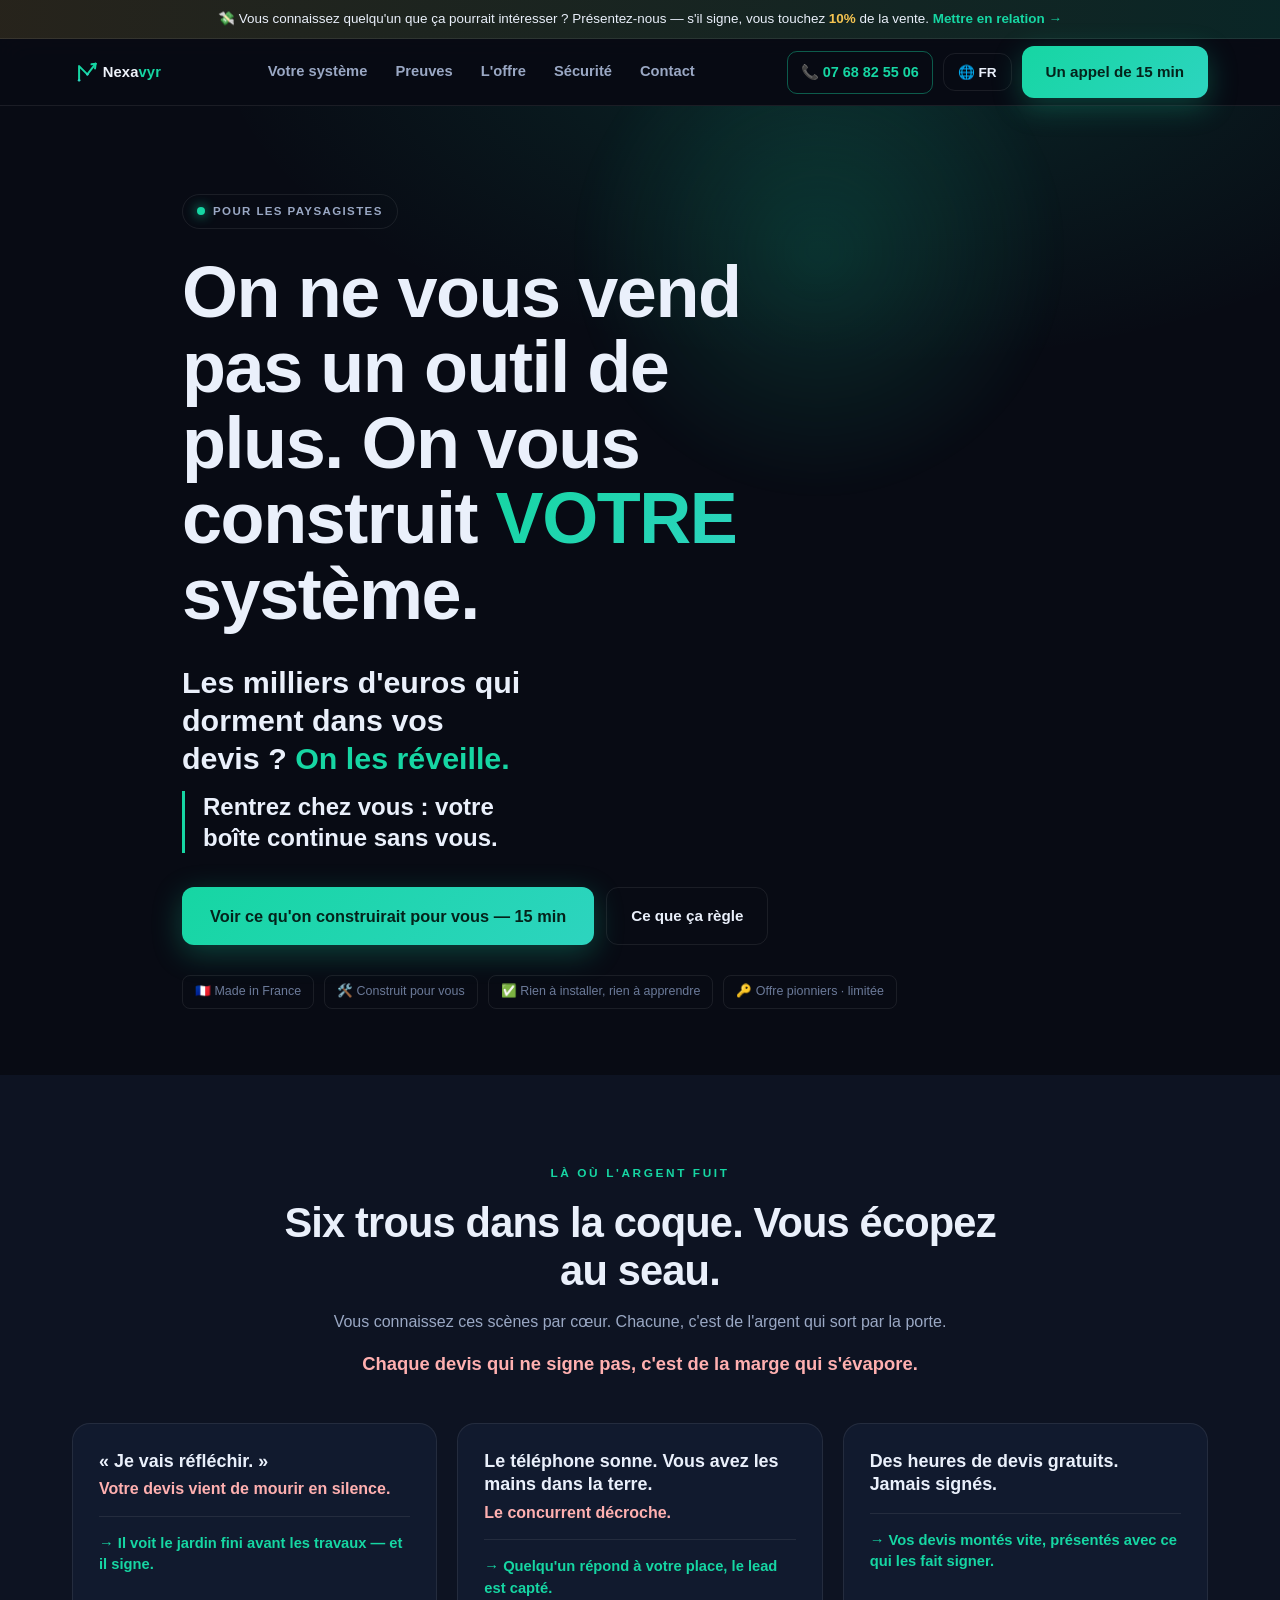
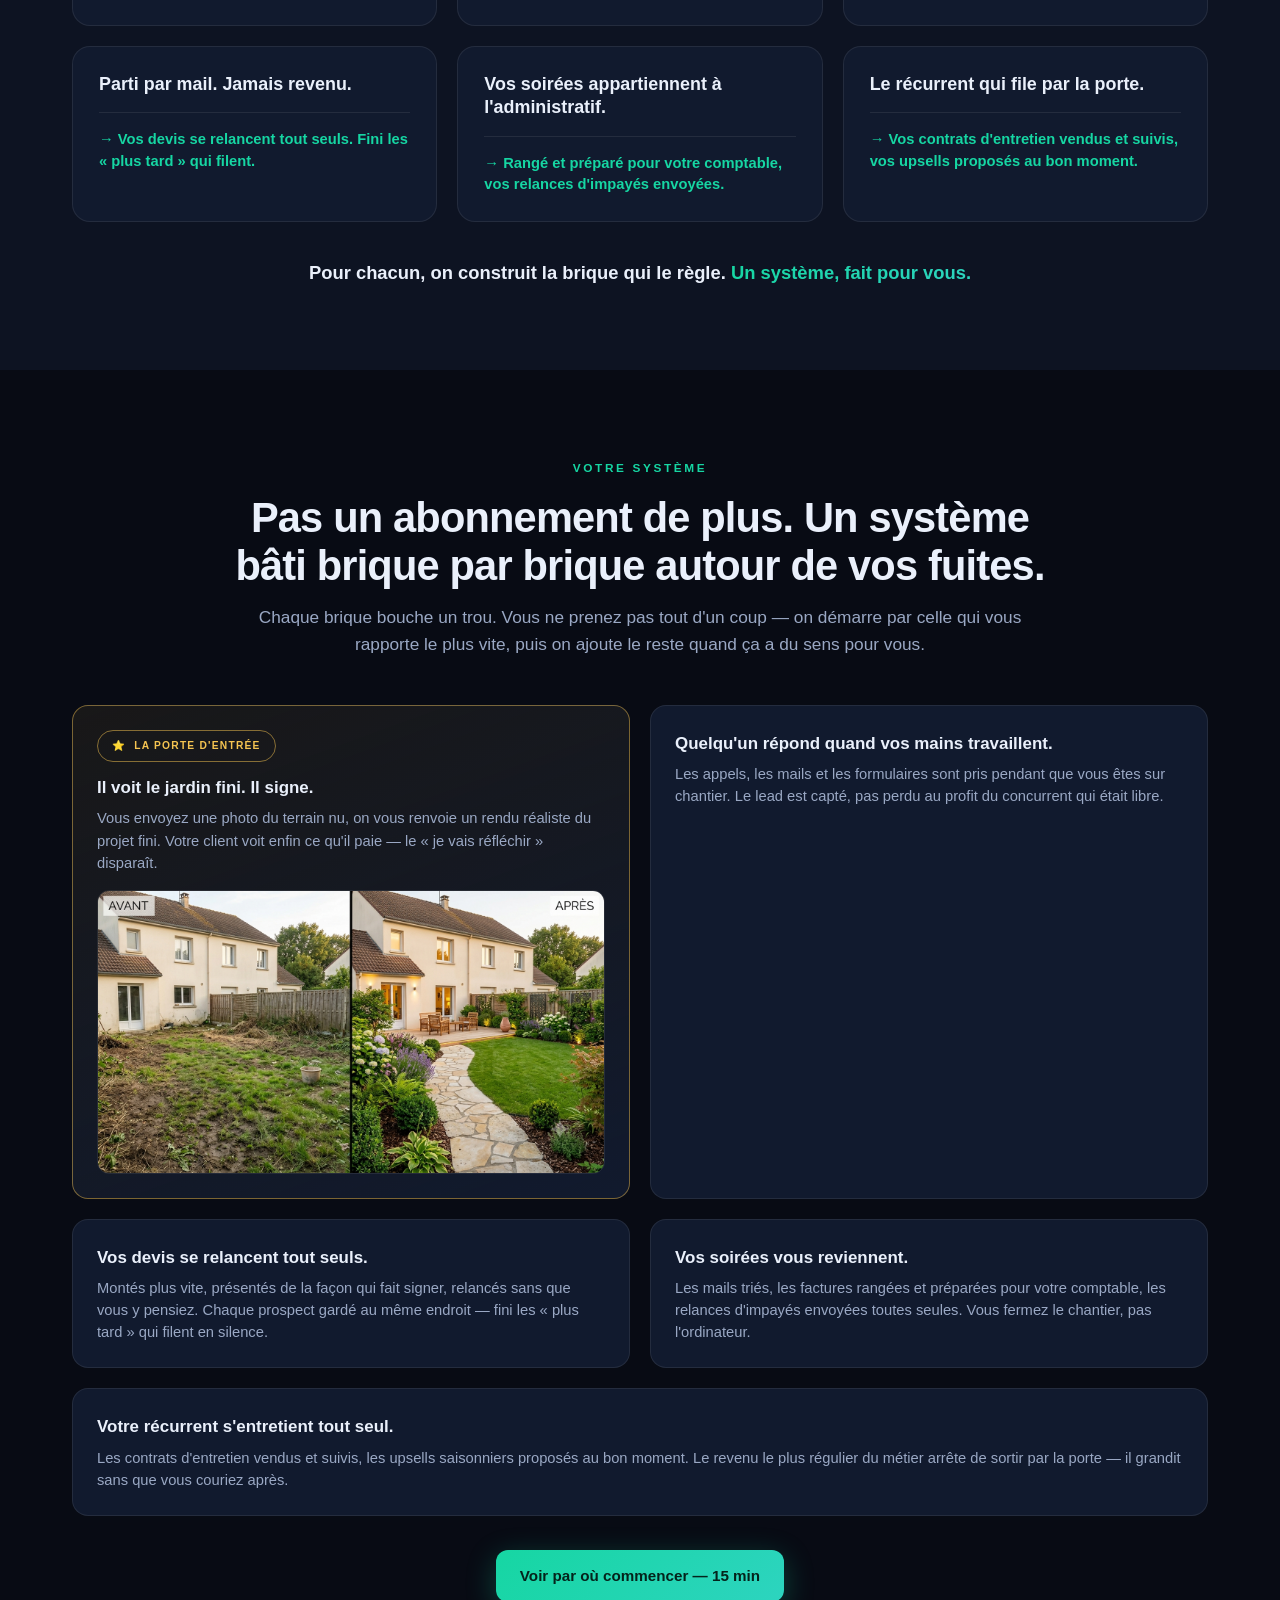
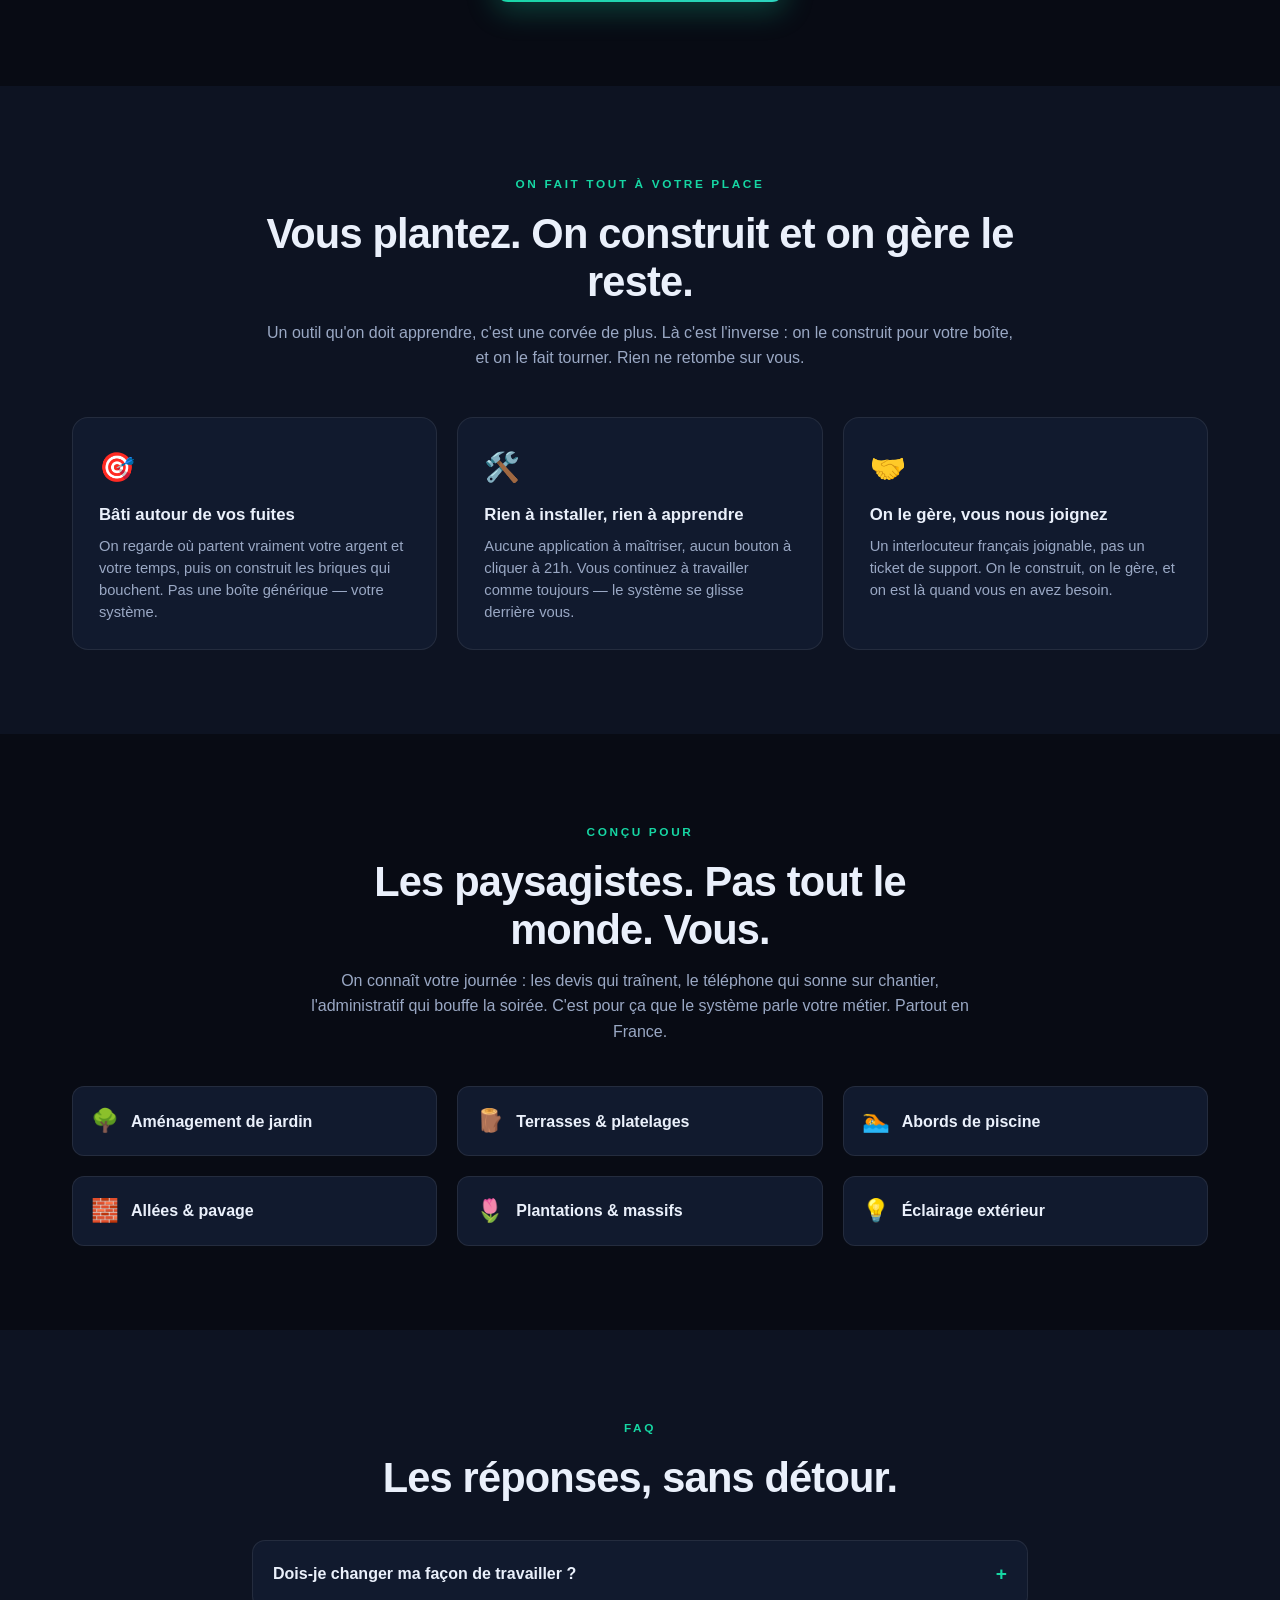
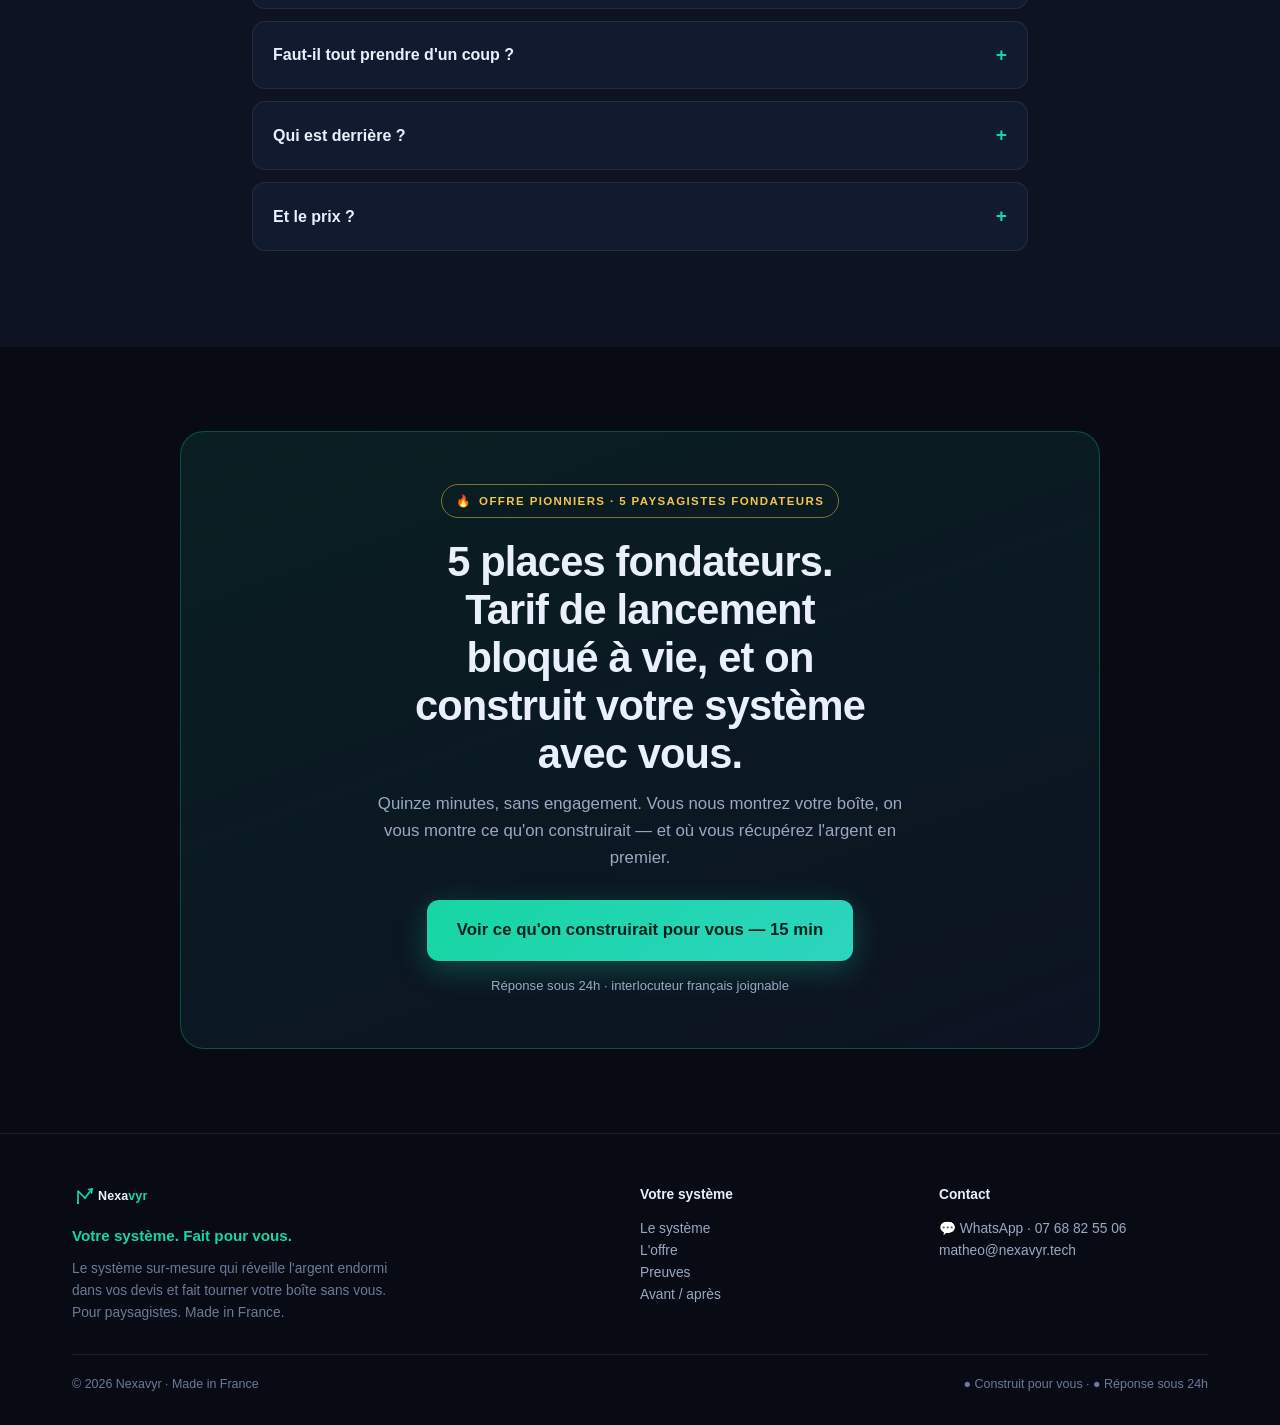
==== commit 12c34d92: "Elargit cible, retire geo et 10k, harmonise" ====
--- a/index.html
+++ b/index.html
@@ -4,7 +4,7 @@
 <meta charset="UTF-8">
 <meta name="viewport" content="width=device-width, initial-scale=1, maximum-scale=5, viewport-fit=cover">
 <title>Nexavyr · On vous construit VOTRE système (paysagistes)</title>
-<meta name="description" content="On ne vous vend pas un outil de plus. On vous construit VOTRE système sur-mesure : les milliers d'euros qui dorment dans vos devis, on les réveille — et votre boîte tourne sans vous. Pour paysagistes de 10 à 20 salariés. Made in France.">
+<meta name="description" content="On ne vous vend pas un outil de plus. On vous construit VOTRE système sur-mesure : les milliers d'euros qui dorment dans vos devis, on les réveille — et votre boîte tourne sans vous. Pour les paysagistes. Made in France.">
 <meta property="og:title" content="Nexavyr · On vous construit VOTRE système">
 <meta property="og:description" content="Le système sur-mesure qui réveille l'argent endormi dans vos devis et fait tourner votre boîte sans vous. Pour paysagistes. Made in France.">
 <meta property="og:type" content="website">
@@ -96,7 +96,7 @@
 <section class="hero">
   <div id="nxHeroGlow" aria-hidden="true"></div>
   <div class="wrap">
-    <span class="pill"><span class="dot"></span> <span data-en="For landscapers · 10 to 20 staff">Pour paysagistes · 10 à 20 salariés</span></span>
+    <span class="pill"><span class="dot"></span> <span data-en="For landscapers">Pour les paysagistes</span></span>
     <h1 data-en="We don't sell you one more tool. We build you <em>YOUR</em> system.">On ne vous vend pas un outil de plus. On vous construit <em>VOTRE</em> système.</h1>
     <p class="argent" data-en="The thousands of euros asleep in your quotes? <u>We wake them up.</u>">Les milliers d'euros qui dorment dans vos devis&nbsp;? <u>On les réveille.</u></p>
     <p class="temps" data-en="Go home: your business keeps running without you.">Rentrez chez vous&nbsp;: votre boîte continue sans vous.</p>
@@ -120,11 +120,12 @@
       <span class="eyebrow" data-en="Where the money leaks">Là où l'argent fuit</span>
       <h2 data-en="Six holes in the boat. You bail with a bucket.">Six trous dans la coque. Vous écopez au seau.</h2>
       <p class="muted" style="margin-top:14px" data-en="You know these scenes by heart. Each one is money walking out the door.">Vous connaissez ces scènes par cœur. Chacune, c'est de l'argent qui sort par la porte.</p>
+      <p style="margin-top:18px;font-size:1.15rem;font-weight:800;line-height:1.35;color:#ffb0b0" data-en="Every quote that doesn't sign is margin evaporating.">Chaque devis qui ne signe pas, c'est de la marge qui s'évapore.</p>
     </div>
     <div class="grid pain-grid">
 
       <div class="paincard reveal">
-        <div class="p" data-en="<b>&laquo; I'll think about it. &raquo;</b><span class='redline'>Your &euro;10,000 quote just died.</span>">« Je vais réfléchir. »<span class="redline">Votre devis à 10 000 € vient de mourir.</span></div>
+        <div class="p" data-en="<b>&laquo; I'll think about it. &raquo;</b><span class='redline'>Your quote just died in silence.</span>">« Je vais réfléchir. »<span class="redline">Votre devis vient de mourir en silence.</span></div>
         <div class="fix" data-en="→ He sees the finished garden before the work — and he signs.">→ Il voit le jardin fini avant les travaux — et il signe.</div>
       </div>
 
@@ -224,7 +225,7 @@
     <div class="center" style="max-width:680px;margin:0 auto 42px">
       <span class="eyebrow" data-en="Built for">Conçu pour</span>
       <h2 data-en="Landscapers. Not everyone. You.">Les paysagistes. Pas tout le monde. Vous.</h2>
-      <p class="muted" style="margin-top:14px" data-en="We know your day: the quotes that stall, the phone that rings on site, the admin that eats the evening. That's why the system speaks your trade. Maine-et-Loire (49) and around.">On connaît votre journée : les devis qui traînent, le téléphone qui sonne sur chantier, l'administratif qui bouffe la soirée. C'est pour ça que le système parle votre métier. Maine-et-Loire (49) et alentours.</p>
+      <p class="muted" style="margin-top:14px" data-en="We know your day: the quotes that stall, the phone that rings on site, the admin that eats the evening. That's why the system speaks your trade. Everywhere in France.">On connaît votre journée : les devis qui traînent, le téléphone qui sonne sur chantier, l'administratif qui bouffe la soirée. C'est pour ça que le système parle votre métier. Partout en France.</p>
     </div>
     <div class="grid sect-grid">
       <div class="sect reveal"><span class="e">🌳</span> <span data-en="Garden design">Aménagement de jardin</span></div>
@@ -255,8 +256,8 @@
 <section>
   <div class="wrap">
     <div class="final reveal">
-      <span class="pill" style="border-color:rgba(245,196,81,.5);color:var(--gold)">🔥 <span data-en="Founders offer · 5 landscapers in Maine-et-Loire (49)">Offre pionniers · 5 paysagistes en Maine-et-Loire (49)</span></span>
-      <h2 style="margin:20px auto 14px" data-en="We build one system per client. Right now there are 5 seats.">On construit un système par client. Là, il reste 5 places.</h2>
+      <span class="pill" style="border-color:rgba(245,196,81,.5);color:var(--gold)">🔥 <span data-en="Founders offer · 5 founding landscapers">Offre pionniers · 5 paysagistes fondateurs</span></span>
+      <h2 style="margin:20px auto 14px" data-en="5 founding seats. Launch rate locked for life, and we build your system with you.">5 places fondateurs. Tarif de lancement bloqué à vie, et on construit votre système avec vous.</h2>
       <p class="muted" style="max-width:560px;margin:0 auto 28px;font-size:1.05rem" data-en="Fifteen minutes, no strings. You show us your business, we show you what we'd build — and where you'd get the money back first.">Quinze minutes, sans engagement. Vous nous montrez votre boîte, on vous montre ce qu'on construirait — et où vous récupérez l'argent en premier.</p>
       <a href="https://calendar.app.google/rVEU4drMzz1VFUm9A" target="_blank" rel="noopener" class="btn btn-pri" style="font-size:1.05rem;padding:17px 30px" data-en="See what we'd build for you — 15 min">Voir ce qu'on construirait pour vous — 15 min</a>
       <p class="muted" style="font-size:.82rem;margin-top:14px" data-en="Reply within 24h · reachable French contact">Réponse sous 24h · interlocuteur français joignable</p>
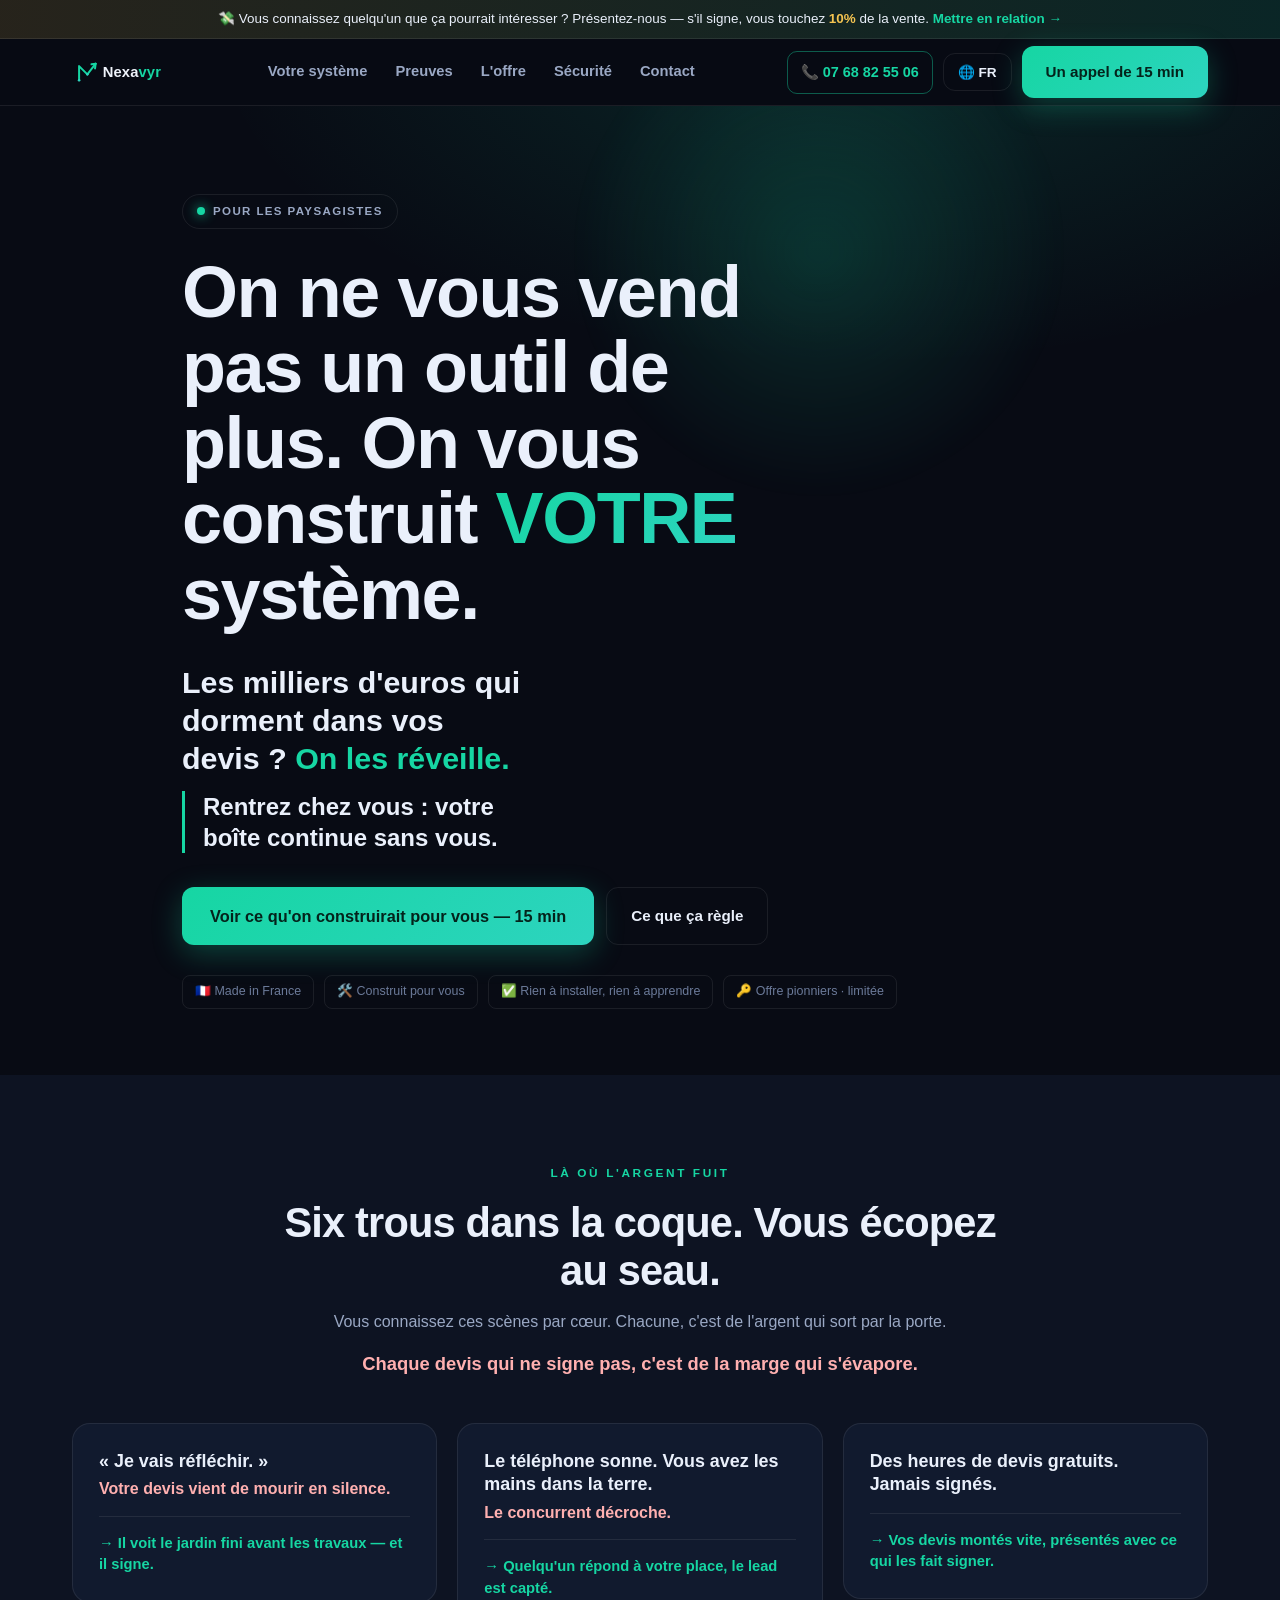
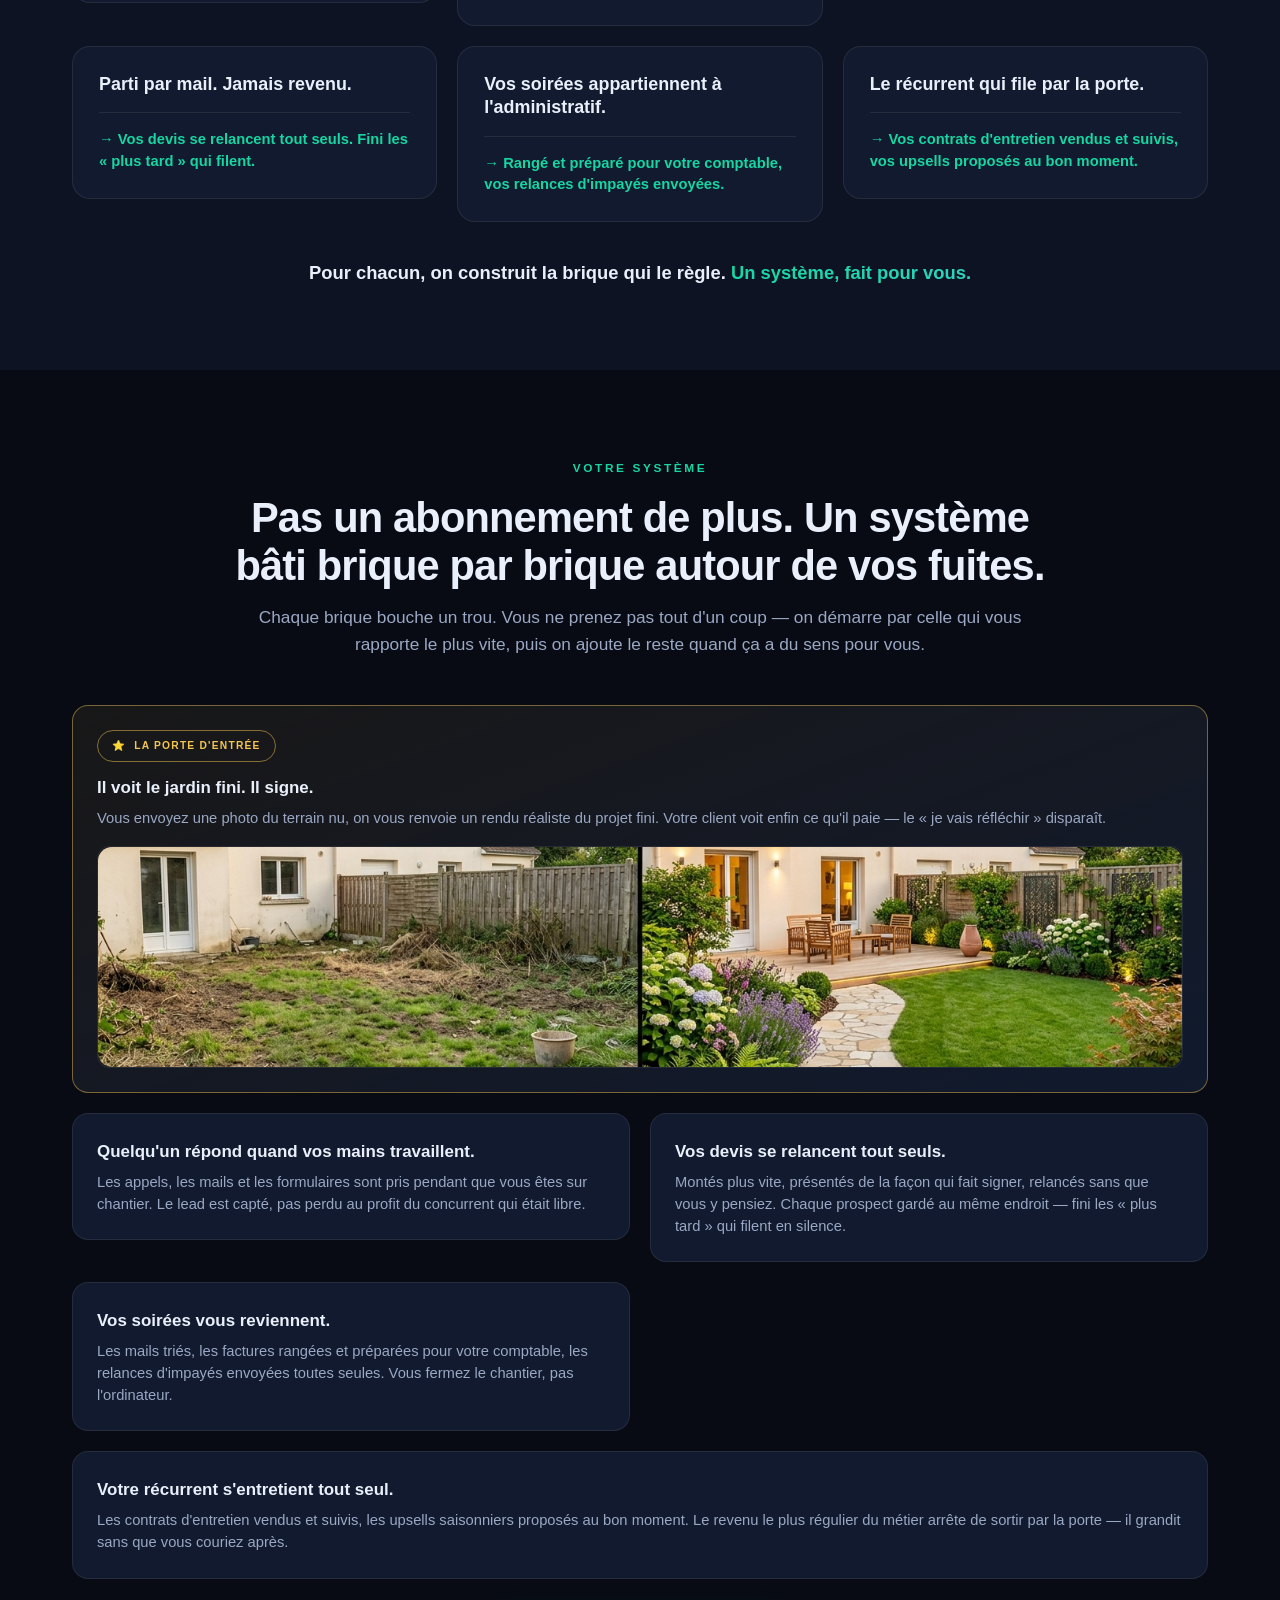
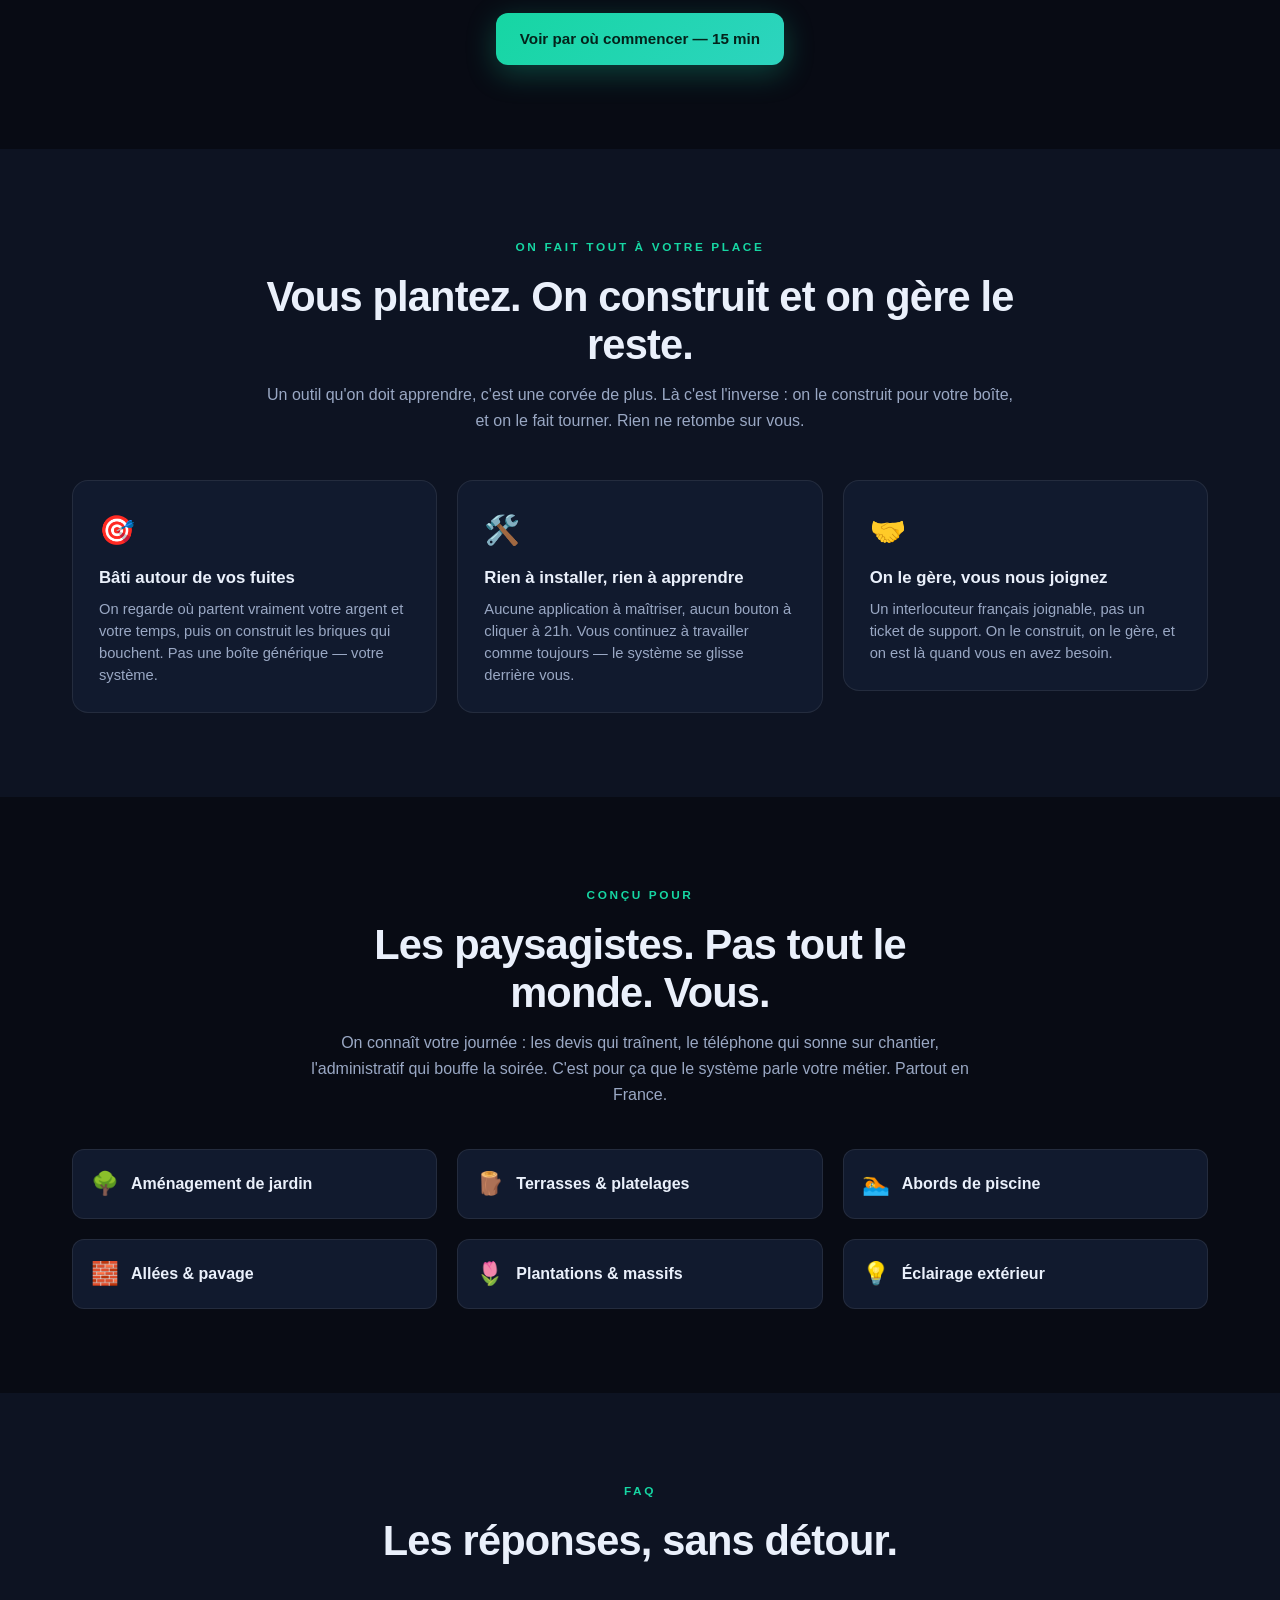
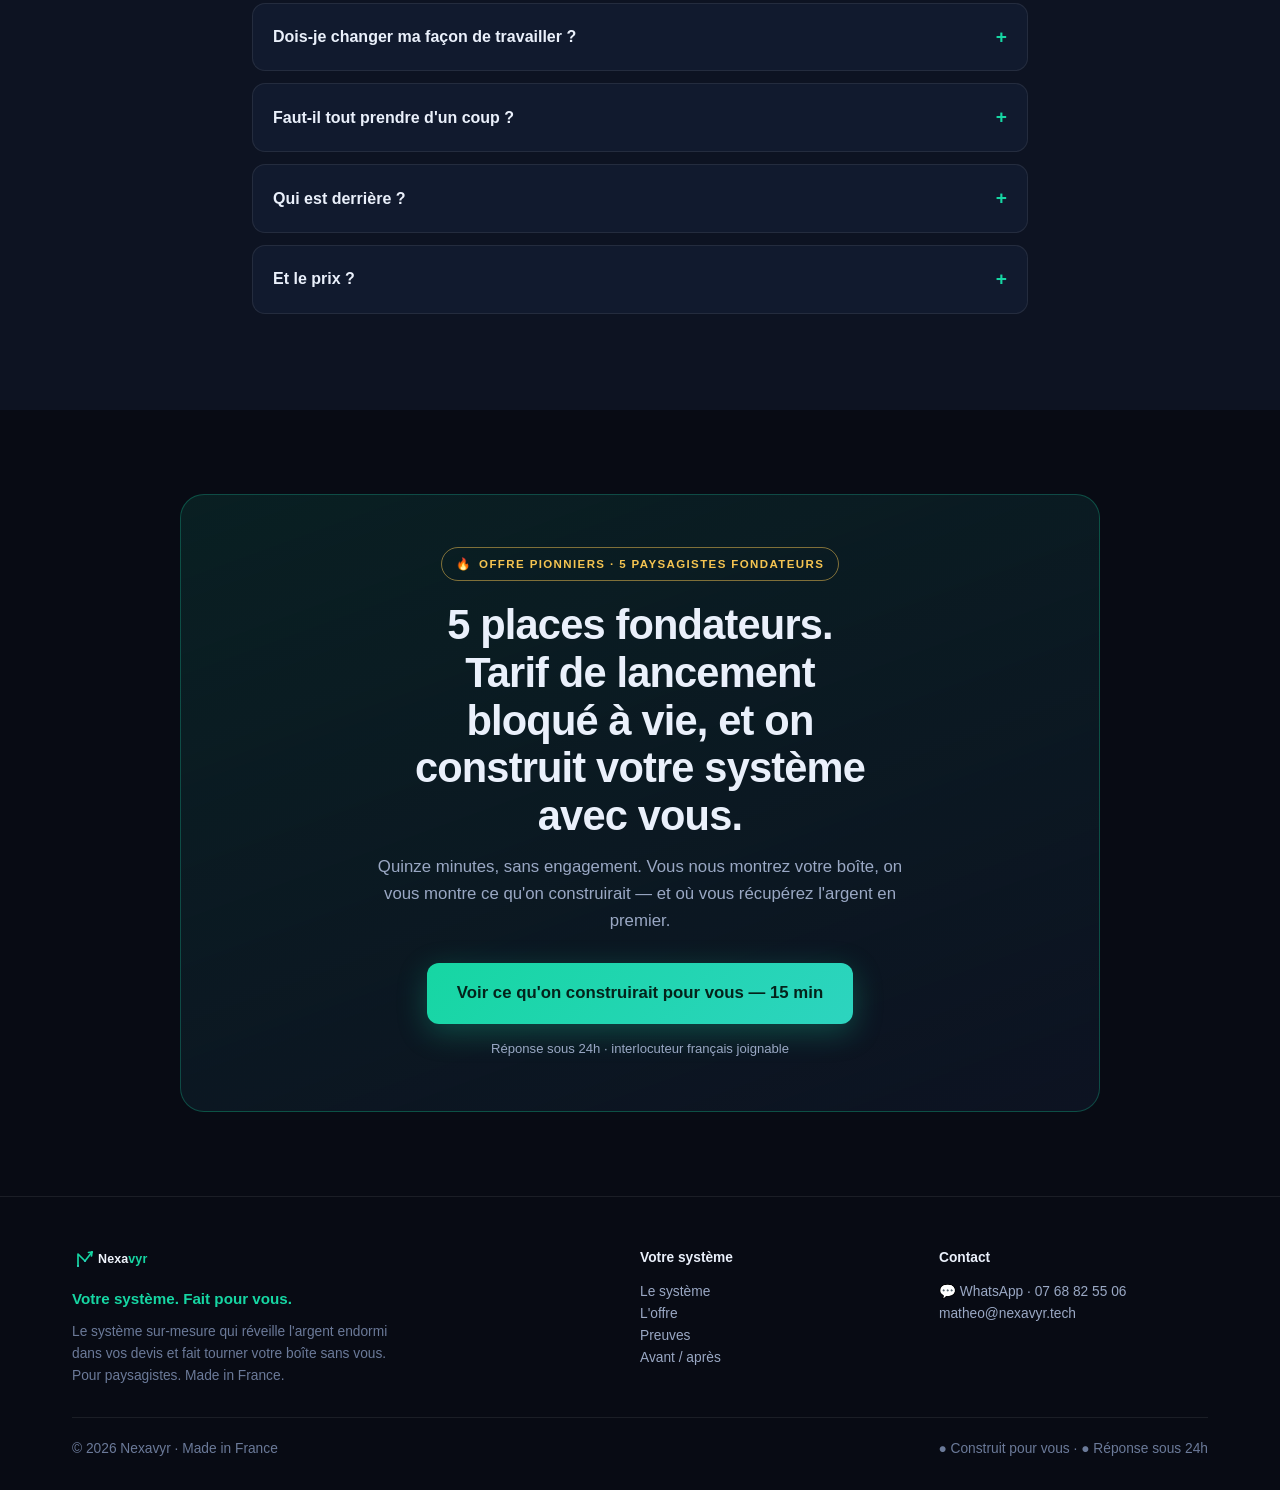
==== commit 5f9c164b: "Fix: lien RDV Decouverte 15 min -> nouvelle page (compte principal)" ====
--- a/index.html
+++ b/index.html
@@ -87,7 +87,7 @@
     <div class="nav-cta">
       <a href="tel:+33768825506" class="nav-call">📞 07 68 82 55 06</a>
       <button class="btn btn-gho lang-btn" onclick="nxToggleLang()">🌐 FR</button>
-      <a href="https://calendar.app.google/rVEU4drMzz1VFUm9A" target="_blank" rel="noopener" class="btn btn-pri" data-en="15-min call">Un appel de 15 min</a>
+      <a href="https://calendar.google.com/calendar/appointments/schedules/AcZssZ1nW-4H4YAN0oyV3vjBDPWMAqu8IkNjIVcumUkjwTAEv8dfeYIdL9HmJzWMqtjIpqfBzN1Tx8nh" target="_blank" rel="noopener" class="btn btn-pri" data-en="15-min call">Un appel de 15 min</a>
     </div>
   </nav></div>
 </header>
@@ -101,7 +101,7 @@
     <p class="argent" data-en="The thousands of euros asleep in your quotes? <u>We wake them up.</u>">Les milliers d'euros qui dorment dans vos devis&nbsp;? <u>On les réveille.</u></p>
     <p class="temps" data-en="Go home: your business keeps running without you.">Rentrez chez vous&nbsp;: votre boîte continue sans vous.</p>
     <div class="hero-cta">
-      <a href="https://calendar.app.google/rVEU4drMzz1VFUm9A" target="_blank" rel="noopener" class="btn btn-pri" data-en="See what we'd build for you — 15 min">Voir ce qu'on construirait pour vous — 15 min</a>
+      <a href="https://calendar.google.com/calendar/appointments/schedules/AcZssZ1nW-4H4YAN0oyV3vjBDPWMAqu8IkNjIVcumUkjwTAEv8dfeYIdL9HmJzWMqtjIpqfBzN1Tx8nh" target="_blank" rel="noopener" class="btn btn-pri" data-en="See what we'd build for you — 15 min">Voir ce qu'on construirait pour vous — 15 min</a>
       <a href="#douleurs" class="btn btn-gho" data-en="What it fixes">Ce que ça règle</a>
     </div>
     <div class="trust-row">
@@ -198,7 +198,7 @@
 
     </div>
     <div class="center" style="margin-top:34px">
-      <a href="https://calendar.app.google/rVEU4drMzz1VFUm9A" target="_blank" rel="noopener" class="btn btn-pri" data-en="See where to start — 15 min">Voir par où commencer — 15 min</a>
+      <a href="https://calendar.google.com/calendar/appointments/schedules/AcZssZ1nW-4H4YAN0oyV3vjBDPWMAqu8IkNjIVcumUkjwTAEv8dfeYIdL9HmJzWMqtjIpqfBzN1Tx8nh" target="_blank" rel="noopener" class="btn btn-pri" data-en="See where to start — 15 min">Voir par où commencer — 15 min</a>
     </div>
   </div>
 </section>
@@ -259,7 +259,7 @@
       <span class="pill" style="border-color:rgba(245,196,81,.5);color:var(--gold)">🔥 <span data-en="Founders offer · 5 founding landscapers">Offre pionniers · 5 paysagistes fondateurs</span></span>
       <h2 style="margin:20px auto 14px" data-en="5 founding seats. Launch rate locked for life, and we build your system with you.">5 places fondateurs. Tarif de lancement bloqué à vie, et on construit votre système avec vous.</h2>
       <p class="muted" style="max-width:560px;margin:0 auto 28px;font-size:1.05rem" data-en="Fifteen minutes, no strings. You show us your business, we show you what we'd build — and where you'd get the money back first.">Quinze minutes, sans engagement. Vous nous montrez votre boîte, on vous montre ce qu'on construirait — et où vous récupérez l'argent en premier.</p>
-      <a href="https://calendar.app.google/rVEU4drMzz1VFUm9A" target="_blank" rel="noopener" class="btn btn-pri" style="font-size:1.05rem;padding:17px 30px" data-en="See what we'd build for you — 15 min">Voir ce qu'on construirait pour vous — 15 min</a>
+      <a href="https://calendar.google.com/calendar/appointments/schedules/AcZssZ1nW-4H4YAN0oyV3vjBDPWMAqu8IkNjIVcumUkjwTAEv8dfeYIdL9HmJzWMqtjIpqfBzN1Tx8nh" target="_blank" rel="noopener" class="btn btn-pri" style="font-size:1.05rem;padding:17px 30px" data-en="See what we'd build for you — 15 min">Voir ce qu'on construirait pour vous — 15 min</a>
       <p class="muted" style="font-size:.82rem;margin-top:14px" data-en="Reply within 24h · reachable French contact">Réponse sous 24h · interlocuteur français joignable</p>
     </div>
   </div>
--- a/style.css
+++ b/style.css
@@ -22,7 +22,7 @@
 .btn-pri:hover{transform:translateY(-2px);box-shadow:0 12px 38px rgba(22,214,163,.4)}
 .btn-gho{background:transparent;color:var(--txt);border:1px solid var(--line)}
 .btn-gho:hover{border-color:var(--acc);color:var(--acc)}
-.grid{display:grid;gap:20px}
+.grid{display:grid;gap:20px;align-items:start}
 .card{background:var(--card);border:1px solid var(--line);border-radius:18px;padding:26px}
 /* micro-interaction survol cartes (sobre, premium) */
 .card,.feat,.opt{transition:transform .22s ease,box-shadow .22s ease,border-color .22s ease}
@@ -164,4 +164,6 @@
 .foot-grid{display:grid;grid-template-columns:2fr 1fr 1fr;gap:30px;margin-bottom:30px}
 @media(max-width:760px){.foot-grid{grid-template-columns:1fr}}
 footer a{color:var(--muted)}footer a:hover{color:var(--acc)}
-.foot-bottom{border-top:1px solid var(--line);padding-top:20px;display:flex;justify-content:space-between;flex-wrap:wrap;gap:10px;font-size:.78rem}
+.foot-bottom{border-top:1px solid var(--line);padding-top:20px;display:flex;justify-content:space-between;flex-wrap:wrap;gap:10px;}
+.sys-grid .lead-brick{grid-column:1/-1}
+.sys-grid .lead-brick .bimg img{width:100%;max-height:220px;object-fit:cover;border-radius:14px;display:block}
